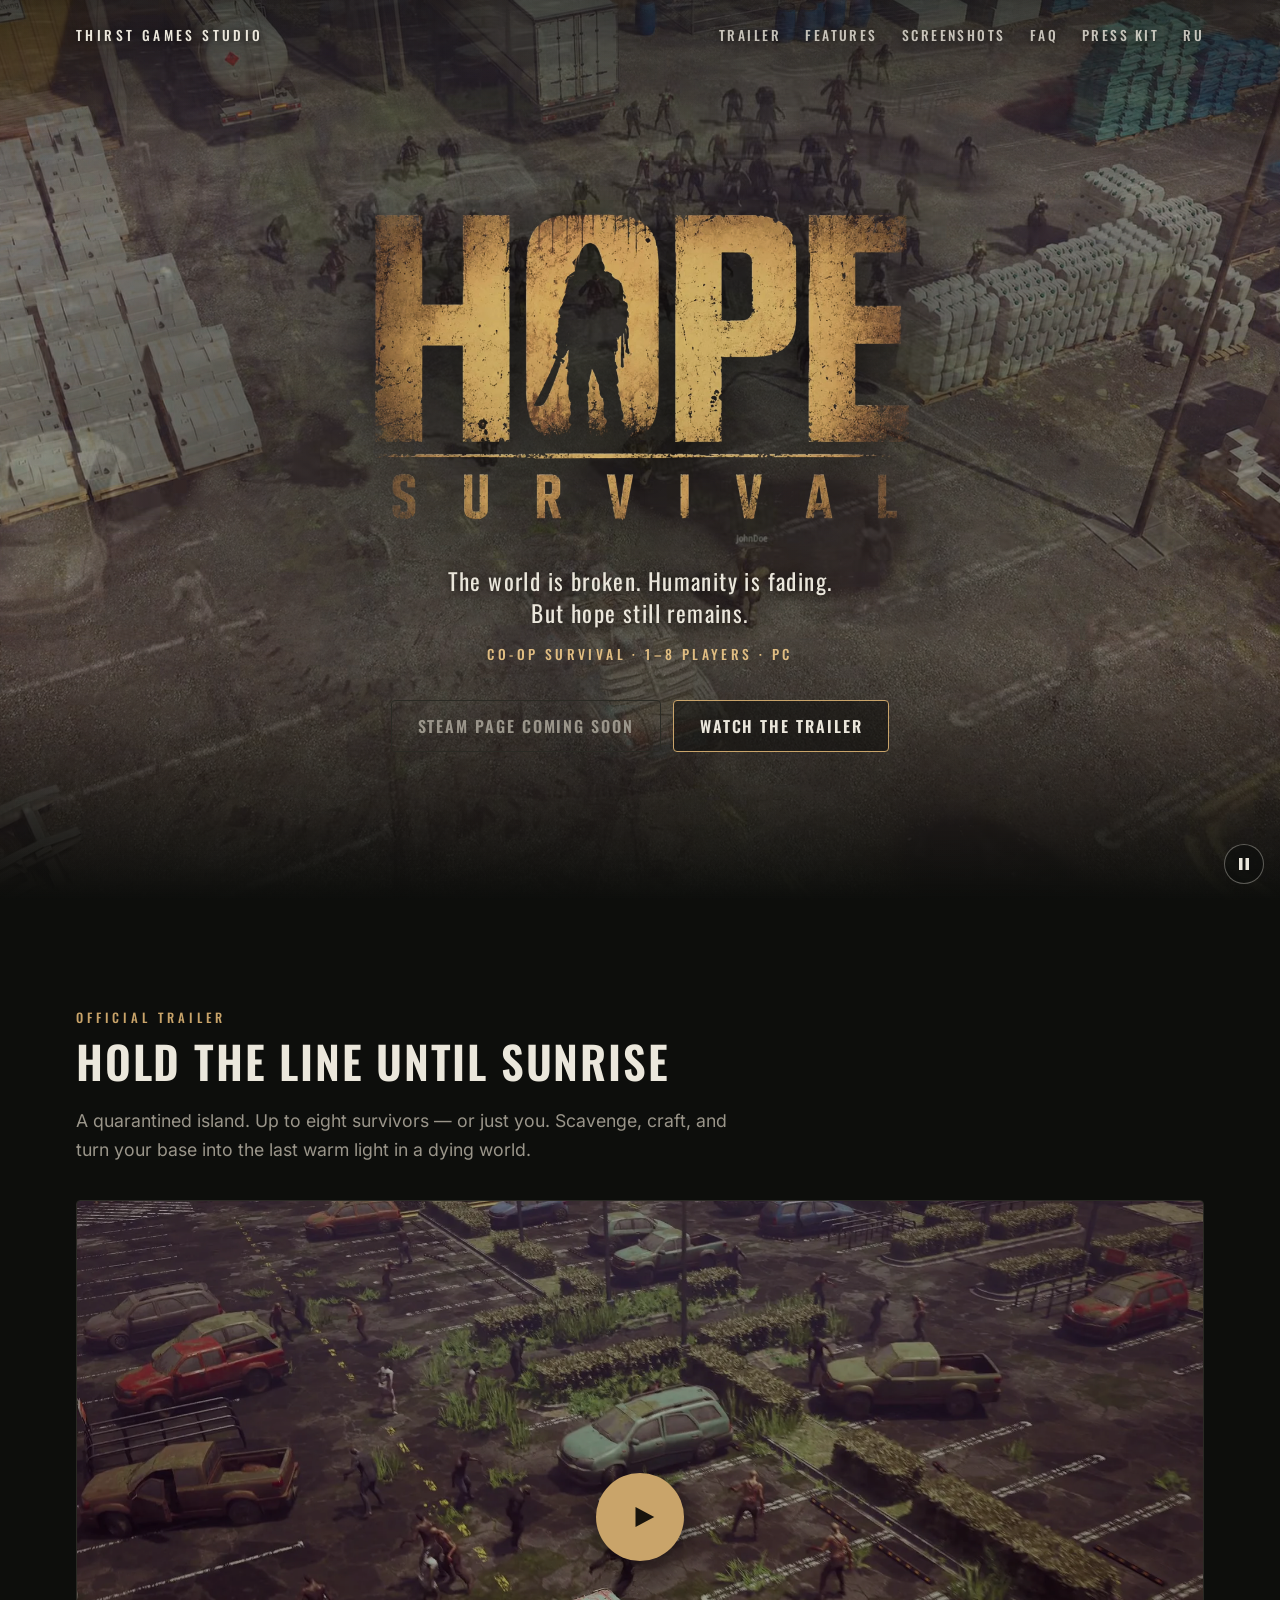
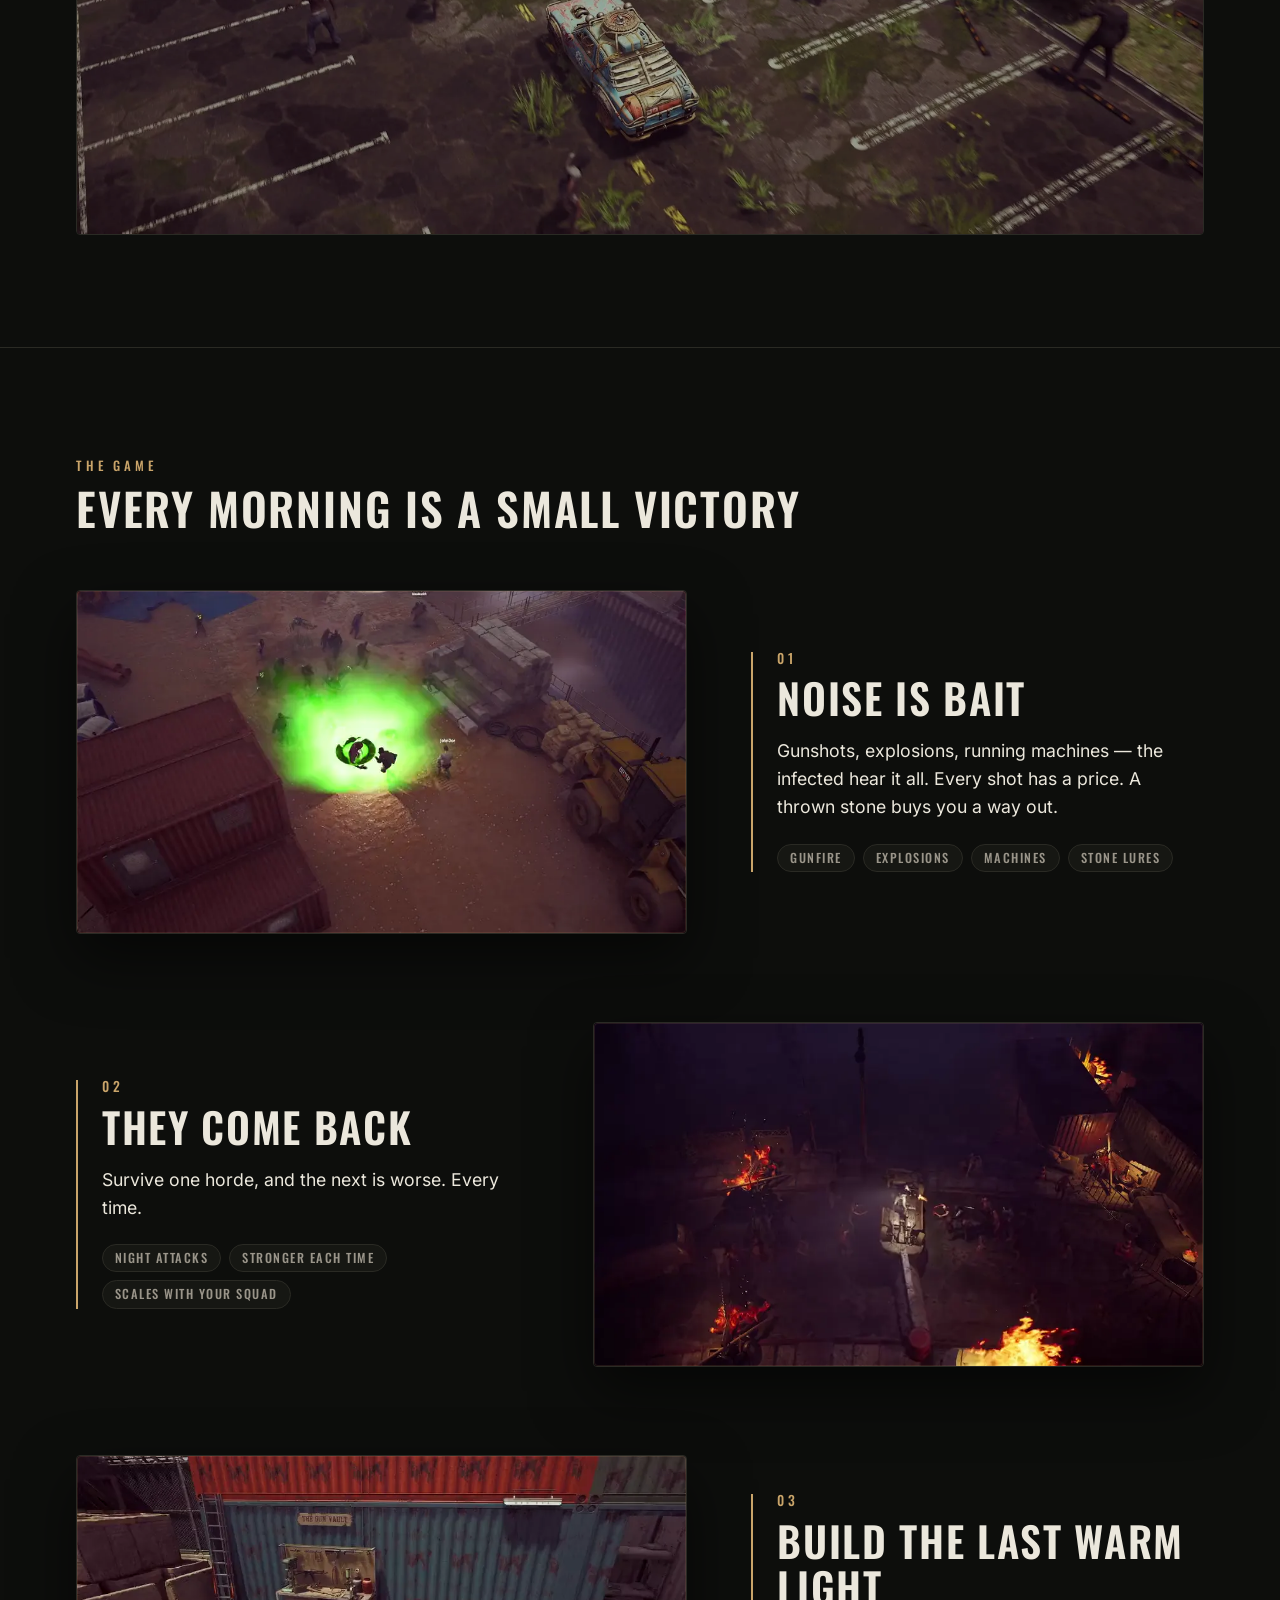
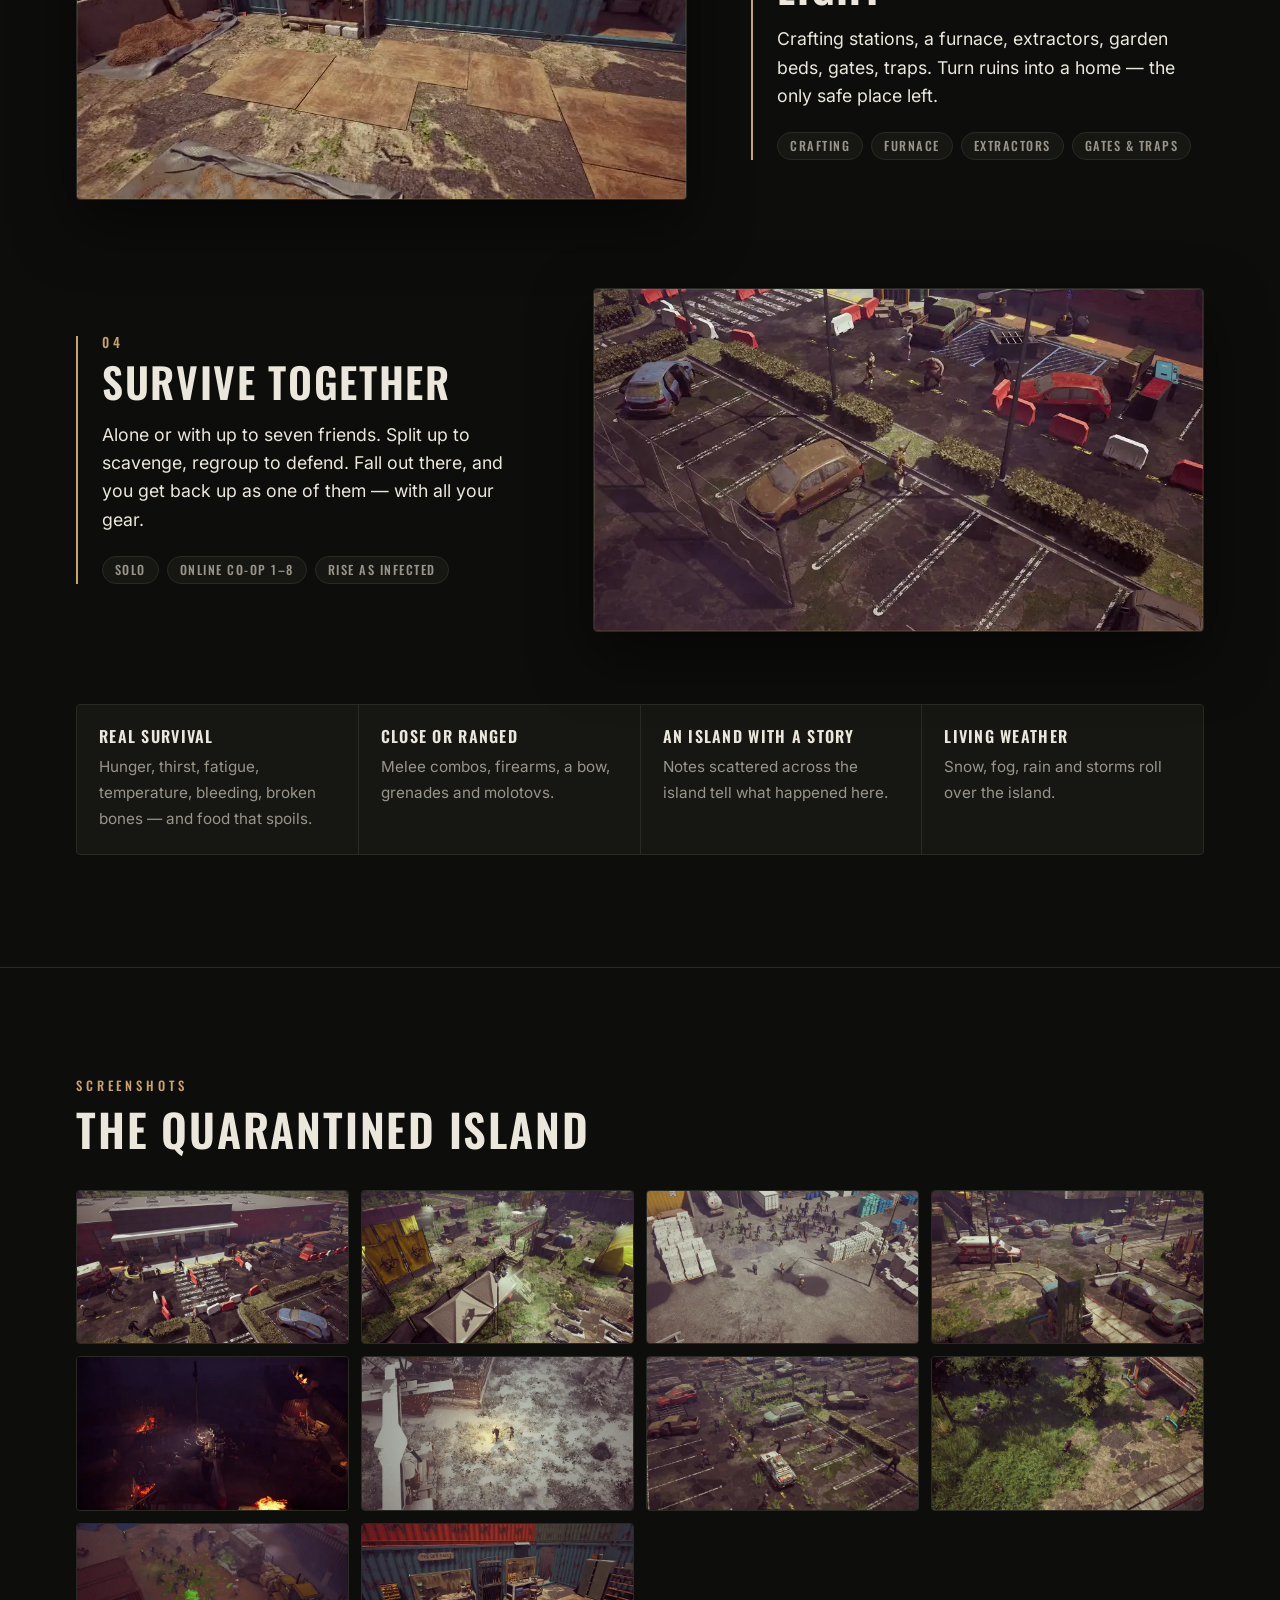
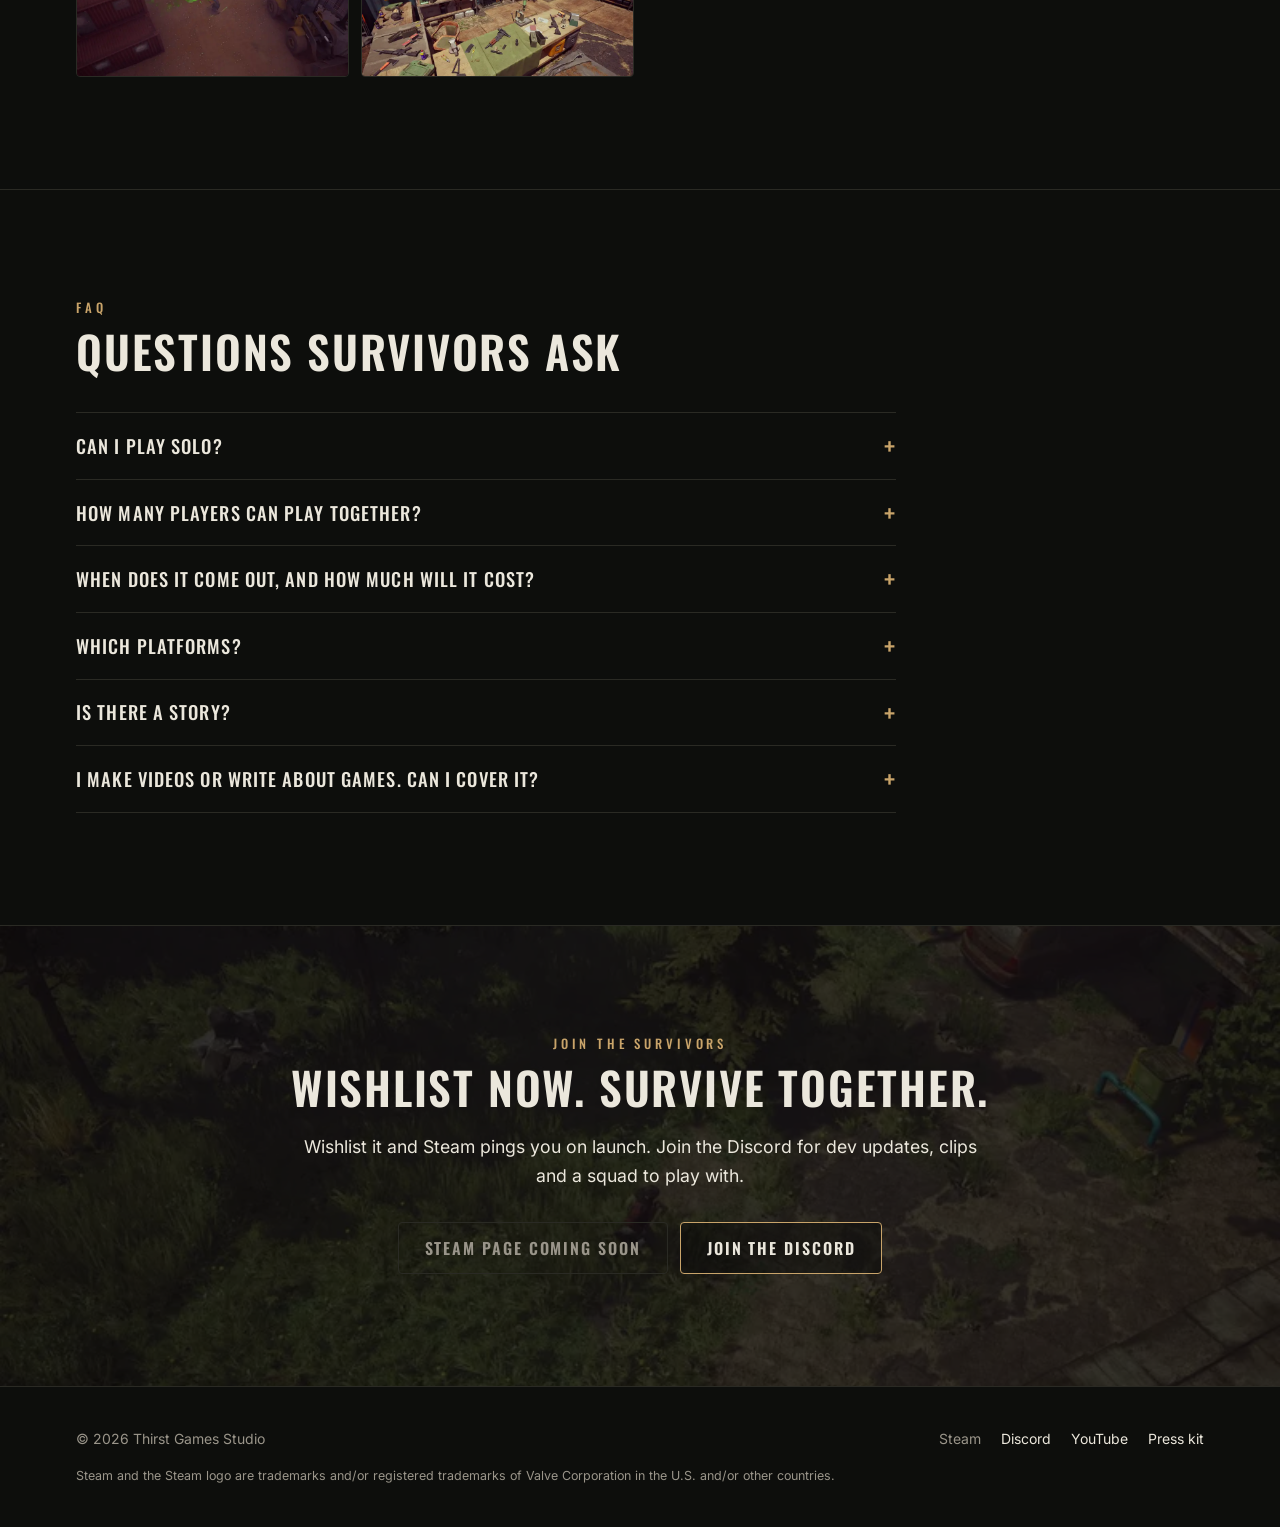
==== index.html @ e097e622 "Блоки фич: одинаковый размер видео, номер, крупный заголовок, метки Видео во всех блоках в широкой к" ====
<!doctype html>
<html lang="en">
<head>
  <meta charset="utf-8">
  <meta name="viewport" content="width=device-width, initial-scale=1">
  <title>HOPE: Survival — Co-op Zombie Survival for 1–8 Players</title>
  <meta name="description" content="Top-down co-op zombie survival for 1–8 players. A quarantined island, a base to hold, and nights when the horde comes. Wishlist HOPE: Survival on Steam.">
  <meta name="theme-color" content="#0d0e0c">

  <!-- Absolute URLs (canonical, social cards, JSON-LD, sitemap.xml, robots.txt) point at the
       GitHub Pages address. Switch them to the custom domain once it is attached. -->
  <link rel="canonical" href="https://vargdevelopment.github.io/HOPESurvivalWebsite/">
  <link rel="alternate" hreflang="en" href="https://vargdevelopment.github.io/HOPESurvivalWebsite/">
  <link rel="alternate" hreflang="ru" href="https://vargdevelopment.github.io/HOPESurvivalWebsite/ru/">
  <link rel="alternate" hreflang="x-default" href="https://vargdevelopment.github.io/HOPESurvivalWebsite/">
  <meta property="og:type" content="website">
  <meta property="og:locale" content="en_US">
  <meta property="og:locale:alternate" content="ru_RU">
  <meta property="og:site_name" content="HOPE: Survival">
  <meta property="og:title" content="HOPE: Survival — Co-op Zombie Survival">
  <meta property="og:description" content="Top-down co-op zombie survival for 1–8 players. The infected hunt by sound. Some nights, the horde comes for your base.">
  <meta property="og:url" content="https://vargdevelopment.github.io/HOPESurvivalWebsite/">
  <meta property="og:image" content="https://vargdevelopment.github.io/HOPESurvivalWebsite/assets/img/og.jpg">
  <meta property="og:image:width" content="1200">
  <meta property="og:image:height" content="630">
  <meta name="twitter:card" content="summary_large_image">
  <meta name="twitter:image" content="https://vargdevelopment.github.io/HOPESurvivalWebsite/assets/img/og.jpg">

  <link rel="icon" type="image/png" href="assets/img/icon.png">
  <link rel="apple-touch-icon" href="assets/img/apple-touch-icon.png">

  <link rel="preload" href="assets/fonts/oswald-latin.woff2" as="font" type="font/woff2" crossorigin>
  <link rel="preload" href="assets/img/logo.webp" as="image">
  <link rel="stylesheet" href="assets/css/style.css?v=202610222140">

  <script type="application/ld+json">
  {
    "@context": "https://schema.org",
    "@type": "VideoGame",
    "name": "HOPE: Survival",
    "url": "https://vargdevelopment.github.io/HOPESurvivalWebsite/",
    "description": "A top-down co-op survival game for 1–8 players. Scavenge a quarantined island, build your base and hold the line against night hordes that follow the noise you make.",
    "image": "https://vargdevelopment.github.io/HOPESurvivalWebsite/assets/img/og.jpg",
    "genre": ["Survival", "Zombie", "Co-op", "Base building"],
    "gamePlatform": "PC",
    "playMode": ["SinglePlayer", "CoOp"],
    "numberOfPlayers": { "@type": "QuantitativeValue", "minValue": 1, "maxValue": 8 },
    "author": { "@type": "Organization", "name": "Thirst Games Studio" },
    "sameAs": ["https://discord.gg/fuRWEf5U7d"]
  }
  </script>
</head>
<body>
  <a class="skip-link" href="#main">Skip to content</a>
  <header class="site-header is-sticky">
    <div class="wrap">
      <a class="studio" href="./">Thirst Games Studio</a>
      <nav class="site-nav" aria-label="Main">
        <a href="#trailer">Trailer</a>
        <a href="#features">Features</a>
        <a href="#screenshots">Screenshots</a>
        <a href="#faq">FAQ</a>
        <a class="nav-keep" href="presskit/">Press kit</a>
        <a class="nav-keep" href="ru/" hreflang="ru" lang="ru" aria-label="Русская версия">RU</a>
      </nav>
      <div class="header-cta">
        <a class="btn btn-primary btn-small" data-link="steam" href="#" target="_blank" rel="noopener">Wishlist</a>
        <a class="btn btn-ghost btn-small" data-link="discord" href="#" target="_blank" rel="noopener">Discord</a>
      </div>
    </div>
  </header>

  <main id="main">
    <section class="hero">
      <video muted loop playsinline preload="none" poster="assets/video/hero.webp" aria-hidden="true">
        <source src="assets/video/hero-mobile-av1.mp4" type='video/mp4; codecs="av01.0.05M.08"' media="(max-width: 760px)">
        <source src="assets/video/hero-mobile.mp4" type="video/mp4" media="(max-width: 760px)">
        <source src="assets/video/hero-av1.mp4" type='video/mp4; codecs="av01.0.08M.08"'>
        <source src="assets/video/hero.mp4" type="video/mp4">
      </video>
      <div class="hero-shade"></div>
      <div class="wrap">
        <h1><img class="hero-logo" src="assets/img/logo.webp" width="900" height="561" alt="HOPE: Survival"></h1>
        <p class="hero-tagline">The world is broken. Humanity is fading. But hope still remains.</p>
        <p class="hero-facts">Co-op survival · 1–8 players · PC</p>
        <div class="actions">
          <a class="btn btn-primary" data-link="steam" data-pending="Steam page coming soon" href="#" target="_blank" rel="noopener">Wishlist on Steam</a>
          <a class="btn btn-ghost" href="#trailer">Watch the trailer</a>
        </div>
      </div>
      <button class="motion-toggle" type="button" data-motion-toggle aria-pressed="false" aria-label="Pause background videos" data-label-pause="Pause background videos" data-label-play="Play background videos">
        <svg class="icon-pause" viewBox="0 0 16 16" aria-hidden="true"><path d="M3 2h3.5v12H3zM9.5 2H13v12H9.5z"/></svg>
        <svg class="icon-play" viewBox="0 0 16 16" aria-hidden="true"><path d="M4 2l10 6-10 6z"/></svg>
      </button>
    </section>

    <section class="section" id="trailer">
      <div class="wrap">
        <p class="eyebrow">Official trailer</p>
        <h2>Hold the line until sunrise</h2>
        <p class="lead">A quarantined island. Up to eight survivors — or just you. Scavenge, craft, and turn your base into the last warm light in a dying world.</p>
        <div class="trailer" data-trailer>
          <img src="assets/img/screens/07-parking-lot.webp" alt="" loading="lazy">
          <button class="play" type="button" aria-label="Play the trailer">
            <span><svg viewBox="0 0 24 24" aria-hidden="true"><path d="M6 4l15 8-15 8z"/></svg></span>
          </button>
        </div>
      </div>
    </section>

    <section class="section" id="features">
      <div class="wrap">
        <p class="eyebrow">The game</p>
        <h2>Every morning is a small victory</h2>

        <div class="features">
          <article class="feature">
            <div class="feature-media">
              <video data-loop muted loop playsinline preload="none" poster="assets/video/feature-noise.webp" width="960" height="540" aria-label="An explosion draws a crowd of infected">
                <source src="assets/video/feature-noise.mp4" type="video/mp4">
              </video>
            </div>
            <div class="feature-body">
              <span class="feature-num">01</span>
              <h3>Noise is bait</h3>
              <p>Gunshots, explosions, running machines — the infected hear it all. Every shot has a price. A thrown stone buys you a way out.</p>
              <ul class="feature-tags"><li>Gunfire</li><li>Explosions</li><li>Machines</li><li>Stone lures</li></ul>
            </div>
          </article>

          <article class="feature">
            <div class="feature-media">
              <video data-loop muted loop playsinline preload="none" poster="assets/video/feature-night.webp" width="960" height="540" aria-label="Survivors holding their base at night among burning fires">
                <source src="assets/video/feature-night.mp4" type="video/mp4">
              </video>
            </div>
            <div class="feature-body">
              <span class="feature-num">02</span>
              <h3>They come back</h3>
              <p>Survive one horde, and the next is worse. Every time.</p>
              <ul class="feature-tags"><li>Night attacks</li><li>Stronger each time</li><li>Scales with your squad</li></ul>
            </div>
          </article>

          <article class="feature">
            <div class="feature-media">
              <video data-loop muted loop playsinline preload="none" poster="assets/video/feature-base.webp" width="960" height="540" aria-label="A workshop being built at the base">
                <source src="assets/video/feature-base.mp4" type="video/mp4">
              </video>
            </div>
            <div class="feature-body">
              <span class="feature-num">03</span>
              <h3>Build the last warm light</h3>
              <p>Crafting stations, a furnace, extractors, garden beds, gates, traps. Turn ruins into a home — the only safe place left.</p>
              <ul class="feature-tags"><li>Crafting</li><li>Furnace</li><li>Extractors</li><li>Gates &amp; traps</li></ul>
            </div>
          </article>

          <article class="feature">
            <div class="feature-media">
              <video data-loop muted loop playsinline preload="none" poster="assets/video/feature-coop.webp" width="960" height="540" aria-label="Survivors fighting their way across a parking lot">
                <source src="assets/video/feature-coop.mp4" type="video/mp4">
              </video>
            </div>
            <div class="feature-body">
              <span class="feature-num">04</span>
              <h3>Survive together</h3>
              <p>Alone or with up to seven friends. Split up to scavenge, regroup to defend. Fall out there, and you get back up as one of them — with all your gear.</p>
              <ul class="feature-tags"><li>Solo</li><li>Online co-op 1–8</li><li>Rise as infected</li></ul>
            </div>
          </article>
        </div>

        <ul class="more-features">
          <li><strong>Real survival</strong><span>Hunger, thirst, fatigue, temperature, bleeding, broken bones — and food that spoils.</span></li>
          <li><strong>Close or ranged</strong><span>Melee combos, firearms, a bow, grenades and molotovs.</span></li>
          <li><strong>An island with a story</strong><span>Notes scattered across the island tell what happened here.</span></li>
          <li><strong>Living weather</strong><span>Snow, fog, rain and storms roll over the island.</span></li>
        </ul>
      </div>
    </section>

    <section class="section" id="screenshots">
      <div class="wrap">
        <p class="eyebrow">Screenshots</p>
        <h2>The quarantined island</h2>
        <div class="gallery">
          <a href="assets/img/screens/01-compound.webp" data-shot><img src="assets/img/screens/01-compound-thumb.webp" width="800" height="450" alt="Infected swarming a barricaded compound" loading="lazy"></a>
          <a href="assets/img/screens/02-base.webp" data-shot><img src="assets/img/screens/02-base-thumb.webp" width="800" height="450" alt="A fortified survivor camp" loading="lazy"></a>
          <a href="assets/img/screens/06-horde.webp" data-shot><img src="assets/img/screens/06-horde-thumb.webp" width="800" height="450" alt="A horde in a warehouse yard" loading="lazy"></a>
          <a href="assets/img/screens/04-street.webp" data-shot><img src="assets/img/screens/04-street-thumb.webp" width="800" height="450" alt="An abandoned street with an ambulance" loading="lazy"></a>
          <a href="assets/img/screens/03-night-fires.webp" data-shot><img src="assets/img/screens/03-night-fires-thumb.webp" width="800" height="450" alt="Night defense among fires" loading="lazy"></a>
          <a href="assets/img/screens/08-snow.webp" data-shot><img src="assets/img/screens/08-snow-thumb.webp" width="800" height="450" alt="A fight in the snow" loading="lazy"></a>
          <a href="assets/img/screens/07-parking-lot.webp" data-shot><img src="assets/img/screens/07-parking-lot-thumb.webp" width="800" height="450" alt="An overgrown parking lot full of infected" loading="lazy"></a>
          <a href="assets/img/screens/09-forest.webp" data-shot><img src="assets/img/screens/09-forest-thumb.webp" width="800" height="450" alt="Scavenging at the edge of the forest" loading="lazy"></a>
          <a href="assets/img/screens/05-toxic-cloud.webp" data-shot><img src="assets/img/screens/05-toxic-cloud-thumb.webp" width="800" height="450" alt="A toxic cloud bursting in a crowd of infected" loading="lazy"></a>
          <a href="assets/img/screens/10-gun-vault.webp" data-shot><img src="assets/img/screens/10-gun-vault-thumb.webp" width="800" height="450" alt="A workshop with weapons on the benches" loading="lazy"></a>
        </div>
      </div>
    </section>

    <section class="section" id="faq">
      <div class="wrap">
        <p class="eyebrow">FAQ</p>
        <h2>Questions survivors ask</h2>
        <div class="faq">
          <details>
            <summary>Can I play solo?</summary>
            <p>Yes. The hordes scale to your group — even a group of one.</p>
          </details>
          <details>
            <summary>How many players can play together?</summary>
            <p>Up to 8 players in online co-op.</p>
          </details>
          <details>
            <summary>When does it come out, and how much will it cost?</summary>
            <p>Not announced yet. Wishlist on Steam and join the Discord — you'll hear first.</p>
          </details>
          <details>
            <summary>Which platforms?</summary>
            <p>PC, on Steam.</p>
          </details>
          <details>
            <summary>Is there a story?</summary>
            <p>Yes — told through notes you find across the island.</p>
          </details>
          <details>
            <summary>I make videos or write about games. Can I cover it?</summary>
            <p>Please do. Screenshots, GIFs, the logo and the trailer are in the <a href="presskit/">press kit</a>.</p>
          </details>
        </div>
      </div>
    </section>

    <section class="section cta">
      <img class="cta-bg" src="assets/img/screens/09-forest-thumb.webp" alt="" loading="lazy">
      <div class="wrap">
        <p class="eyebrow">Join the survivors</p>
        <h2>Wishlist now. Survive together.</h2>
        <p class="lead">Wishlist it and Steam pings you on launch. Join the Discord for dev updates, clips and a squad to play with.</p>
        <div class="actions">
          <a class="btn btn-primary" data-link="steam" data-pending="Steam page coming soon" href="#" target="_blank" rel="noopener">Wishlist on Steam</a>
          <a class="btn btn-ghost" data-link="discord" data-pending="Discord coming soon" href="#" target="_blank" rel="noopener">Join the Discord</a>
        </div>
      </div>
    </section>
  </main>

  <footer class="site-footer">
    <div class="wrap">
      <span>© <span data-year>2026</span> Thirst Games Studio</span>
      <nav aria-label="Footer">
        <a data-link="steam" href="#" target="_blank" rel="noopener">Steam</a>
        <a data-link="discord" href="#" target="_blank" rel="noopener">Discord</a>
        <a data-link="trailer" href="#" target="_blank" rel="noopener">YouTube</a>
        <a href="presskit/">Press kit</a>
      </nav>
      <p class="legal">Steam and the Steam logo are trademarks and/or registered trademarks of Valve Corporation in the U.S. and/or other countries.</p>
    </div>
  </footer>

  <dialog class="lightbox" id="lightbox" aria-label="Screenshot viewer">
    <img src="" alt="">
    <button type="button" data-close aria-label="Close">✕</button>
    <button type="button" data-prev aria-label="Previous screenshot">‹</button>
    <button type="button" data-next aria-label="Next screenshot">›</button>
  </dialog>

  <script src="assets/js/site.js?v=202610222140"></script>
</body>
</html>
---- assets/css/style.css ----
/* Latin and Cyrillic subsets; the browser fetches only the ones a page actually uses. */
@font-face {
  font-family: "Oswald";
  font-style: normal;
  font-weight: 400 600;
  font-display: swap;
  src: url("../fonts/oswald-latin.woff2") format("woff2");
  unicode-range: U+0000-00FF, U+0131, U+0152-0153, U+02BB-02BC, U+02C6, U+02DA, U+02DC, U+0304, U+0308, U+0329, U+2000-206F, U+20AC, U+2122, U+2191, U+2193, U+2212, U+2215, U+FEFF, U+FFFD;
}

@font-face {
  font-family: "Oswald";
  font-style: normal;
  font-weight: 400 600;
  font-display: swap;
  src: url("../fonts/oswald-cyrillic.woff2") format("woff2");
  unicode-range: U+0301, U+0400-045F, U+0490-0491, U+04B0-04B1, U+2116;
}

@font-face {
  font-family: "Inter";
  font-style: normal;
  font-weight: 400 500;
  font-display: swap;
  src: url("../fonts/inter-latin.woff2") format("woff2");
  unicode-range: U+0000-00FF, U+0131, U+0152-0153, U+02BB-02BC, U+02C6, U+02DA, U+02DC, U+0304, U+0308, U+0329, U+2000-206F, U+20AC, U+2122, U+2191, U+2193, U+2212, U+2215, U+FEFF, U+FFFD;
}

@font-face {
  font-family: "Inter";
  font-style: normal;
  font-weight: 400 500;
  font-display: swap;
  src: url("../fonts/inter-cyrillic.woff2") format("woff2");
  unicode-range: U+0301, U+0400-045F, U+0490-0491, U+04B0-04B1, U+2116;
}

:root {
  --bg: #0d0e0c;
  --bg-raised: #161713;
  --line: #2a2a24;
  --fg: #ebe7dc;
  --muted: #9a958a;
  --gold: #c9a46a;
  --gold-bright: #e0bd82;
  --on-gold: #17130c;
  --radius: 4px;
  --wrap: 1160px;
  --font-head: "Oswald", "Arial Narrow", sans-serif;
  --font-body: "Inter", system-ui, -apple-system, "Segoe UI", sans-serif;
}

* { box-sizing: border-box; }

html { scroll-behavior: smooth; }
@media (prefers-reduced-motion: reduce) { html { scroll-behavior: auto; } }

body {
  margin: 0;
  background: var(--bg);
  color: var(--fg);
  font: 400 1rem/1.65 var(--font-body);
  -webkit-font-smoothing: antialiased;
}

img, video { display: block; max-width: 100%; height: auto; }
a { color: var(--gold-bright); }
a:hover { color: var(--fg); }

:focus-visible { outline: 2px solid var(--gold-bright); outline-offset: 3px; }

.skip-link {
  position: absolute;
  top: 8px;
  left: 8px;
  z-index: 100;
  padding: 10px 16px;
  border-radius: var(--radius);
  background: var(--gold);
  color: var(--on-gold);
  font-weight: 500;
  text-decoration: none;
  transform: translateY(-200%);
}

.skip-link:focus { transform: none; }

h1, h2, h3 {
  margin: 0;
  font-family: var(--font-head);
  font-weight: 600;
  line-height: 1.1;
  letter-spacing: 0.04em;
  text-transform: uppercase;
}

h2 { font-size: clamp(1.9rem, 4.5vw, 2.8rem); }
h3 { font-size: 1.25rem; }

.wrap {
  width: 100%;
  max-width: var(--wrap);
  margin: 0 auto;
  padding: 0 16px;
}

.section { padding: clamp(64px, 10vw, 112px) 0; }
.section + .section { border-top: 1px solid var(--line); }

.eyebrow {
  margin: 0 0 12px;
  color: var(--gold);
  font: 500 0.8rem/1 var(--font-head);
  letter-spacing: 0.3em;
  text-transform: uppercase;
}

.lead {
  max-width: 62ch;
  margin: 20px 0 0;
  color: var(--muted);
  font-size: 1.1rem;
}

/* Buttons */

.btn {
  display: inline-flex;
  align-items: center;
  justify-content: center;
  gap: 10px;
  min-height: 52px;
  padding: 0 26px;
  border: 1px solid var(--gold);
  border-radius: var(--radius);
  font: 600 1rem/1 var(--font-head);
  letter-spacing: 0.12em;
  text-transform: uppercase;
  text-decoration: none;
  transition: background-color 0.15s, color 0.15s, border-color 0.15s;
}

.btn svg { width: 22px; height: 22px; flex: none; fill: currentColor; }

.btn-primary { background: var(--gold); color: var(--on-gold); }
.btn-primary:hover { background: var(--gold-bright); border-color: var(--gold-bright); color: var(--on-gold); }

.btn-ghost { background: rgba(13, 14, 12, 0.55); color: var(--fg); }
.btn-ghost:hover { background: var(--fg); border-color: var(--fg); color: var(--bg); }

.btn.is-pending,
.btn.is-pending:hover {
  background: transparent;
  border-color: var(--line);
  color: var(--muted);
  cursor: default;
}

.actions { display: flex; flex-wrap: wrap; gap: 12px; }

.btn-small { min-height: 38px; padding: 0 16px; font-size: 0.8rem; }

/* Header */

.site-header {
  position: absolute;
  inset: 0 0 auto;
  z-index: 10;
  transition: background-color 0.25s, border-color 0.25s;
  border-bottom: 1px solid transparent;
}

.site-header.is-sticky { position: fixed; }

.site-header.is-stuck {
  background: rgba(13, 14, 12, 0.88);
  border-bottom-color: var(--line);
  -webkit-backdrop-filter: blur(10px);
  backdrop-filter: blur(10px);
}

.site-header .wrap {
  display: flex;
  align-items: center;
  justify-content: space-between;
  gap: 16px;
  height: 72px;
}

.header-cta { display: none; gap: 8px; }
.site-header.is-stuck .header-cta { display: flex; }
.header-cta .is-pending { display: none; }

@media (max-width: 640px) {
  .site-header.is-stuck .site-nav { display: none; }
}

@media (max-width: 480px) {
  .site-header.is-stuck .studio { display: none; }
  .site-header.is-stuck .header-cta { margin-left: auto; }
}

.site-header .studio {
  color: var(--fg);
  font: 500 0.85rem/1 var(--font-head);
  letter-spacing: 0.25em;
  text-transform: uppercase;
  text-decoration: none;
}

.site-header .studio,
.site-nav a { text-shadow: 0 1px 8px rgba(0, 0, 0, 0.8); }

.site-nav { display: flex; gap: 24px; }
.site-nav a {
  color: var(--fg);
  font: 500 0.85rem/1 var(--font-head);
  letter-spacing: 0.18em;
  text-transform: uppercase;
  text-decoration: none;
  opacity: 0.8;
}
.site-nav a:hover { opacity: 1; color: var(--gold-bright); }

@media (max-width: 640px) {
  .site-nav a:not(.nav-keep) { display: none; }
}

/* Hero */

.hero {
  position: relative;
  display: grid;
  place-items: center;
  min-height: min(100svh, 980px);
  padding: 112px 0 72px;
  overflow: hidden;
  text-align: center;
}

.hero video,
.hero .hero-shade {
  position: absolute;
  inset: 0;
  width: 100%;
  height: 100%;
}

.hero video { object-fit: cover; }

.hero .hero-shade {
  background:
    radial-gradient(ellipse 55% 50% at center, rgba(13, 14, 12, 0.7) 0%, rgba(13, 14, 12, 0.25) 100%),
    linear-gradient(to bottom, rgba(13, 14, 12, 0.55) 0%, transparent 22%, transparent 72%, var(--bg) 100%);
}

.hero .wrap { position: relative; }

.hero-logo {
  width: min(560px, 82vw);
  height: auto;
  margin: 0 auto;
  filter: drop-shadow(0 6px 30px rgba(0, 0, 0, 0.7));
}

.hero-tagline {
  max-width: 34ch;
  margin: 28px auto 0;
  font: 400 clamp(1.1rem, 2.6vw, 1.45rem)/1.4 var(--font-head);
  letter-spacing: 0.06em;
  text-shadow: 0 2px 12px rgba(0, 0, 0, 0.8);
}

.hero-facts {
  margin: 14px 0 0;
  color: var(--gold-bright);
  font: 500 0.85rem/1.5 var(--font-head);
  letter-spacing: 0.25em;
  text-transform: uppercase;
}

.hero .actions { justify-content: center; margin-top: 36px; }

.motion-toggle {
  position: absolute;
  right: 16px;
  bottom: 16px;
  z-index: 1;
  display: grid;
  place-items: center;
  width: 40px;
  height: 40px;
  border: 1px solid rgba(235, 231, 220, 0.35);
  border-radius: 50%;
  background: rgba(13, 14, 12, 0.6);
  color: var(--fg);
  cursor: pointer;
}

.motion-toggle:hover { border-color: var(--gold); color: var(--gold-bright); }
.motion-toggle svg { width: 16px; height: 16px; fill: currentColor; }
.motion-toggle .icon-play,
.motion-toggle.is-paused .icon-pause { display: none; }
.motion-toggle.is-paused .icon-play { display: block; }

/* Trailer */

.trailer {
  position: relative;
  aspect-ratio: 16 / 9;
  margin-top: 36px;
  border: 1px solid var(--line);
  border-radius: var(--radius);
  overflow: hidden;
  background: #000;
  cursor: pointer;
}

.trailer img { width: 100%; height: 100%; object-fit: cover; opacity: 0.75; transition: opacity 0.2s; }
.trailer:hover img { opacity: 0.9; }

.trailer .play {
  position: absolute;
  inset: 0;
  display: grid;
  place-items: center;
  width: 100%;
  border: 0;
  background: none;
  cursor: pointer;
}

.trailer .play span {
  display: grid;
  place-items: center;
  width: 88px;
  height: 88px;
  border-radius: 50%;
  background: var(--gold);
  box-shadow: 0 8px 40px rgba(0, 0, 0, 0.6);
  transition: transform 0.15s;
}

.trailer:hover .play span { transform: scale(1.06); }
.trailer .play svg { width: 30px; height: 30px; margin-left: 5px; fill: var(--on-gold); }

.trailer iframe { position: absolute; inset: 0; width: 100%; height: 100%; border: 0; }
.trailer.is-playing { cursor: default; }

/* Features */

.features {
  display: grid;
  gap: clamp(48px, 8vw, 88px);
  margin-top: 56px;
}

/* Media always takes the wide column; even rows mirror the columns so the video keeps its size. */
.feature {
  display: grid;
  grid-template-columns: minmax(0, 1.35fr) minmax(0, 1fr);
  align-items: center;
  gap: clamp(28px, 5vw, 64px);
}

.feature:nth-child(even) { grid-template-columns: minmax(0, 1fr) minmax(0, 1.35fr); }
.feature:nth-child(even) .feature-media { order: 2; }

.feature-media {
  position: relative;
  border: 1px solid var(--line);
  border-radius: var(--radius);
  overflow: hidden;
  box-shadow: 0 24px 60px rgba(0, 0, 0, 0.55);
}

.feature-media::after {
  content: "";
  position: absolute;
  inset: 0;
  border-radius: inherit;
  box-shadow: inset 0 0 0 1px rgba(201, 164, 106, 0.12);
  pointer-events: none;
}

.feature-media img,
.feature-media video { width: 100%; aspect-ratio: 16 / 9; object-fit: cover; background: var(--bg-raised); }

.feature-body { position: relative; padding-left: 24px; border-left: 2px solid var(--gold); }

.feature-num {
  display: block;
  margin-bottom: 10px;
  color: var(--gold);
  font: 500 0.85rem/1 var(--font-head);
  letter-spacing: 0.3em;
}

.feature h3 { font-size: clamp(1.8rem, 3.6vw, 2.6rem); }
.feature p { margin: 16px 0 0; color: var(--fg); font-size: 1.1rem; line-height: 1.6; }

.feature-tags {
  display: flex;
  flex-wrap: wrap;
  gap: 8px;
  margin: 22px 0 0;
  padding: 0;
  list-style: none;
}

.feature-tags li {
  padding: 7px 12px;
  border: 1px solid var(--line);
  border-radius: 999px;
  background: var(--bg-raised);
  color: var(--muted);
  font: 500 0.78rem/1 var(--font-head);
  letter-spacing: 0.12em;
  text-transform: uppercase;
}

@media (max-width: 760px) {
  .feature,
  .feature:nth-child(even) { grid-template-columns: minmax(0, 1fr); }
  .feature:nth-child(even) .feature-media { order: 0; }
  .feature-body { padding-left: 18px; }
}

.more-features {
  display: grid;
  grid-template-columns: repeat(auto-fit, minmax(240px, 1fr));
  gap: 1px;
  margin: 72px 0 0;
  padding: 0;
  border: 1px solid var(--line);
  border-radius: var(--radius);
  overflow: hidden;
  background: var(--line);
  list-style: none;
}

.more-features li { padding: 22px; background: var(--bg-raised); }
.more-features strong {
  display: block;
  margin-bottom: 6px;
  font: 600 1rem/1.2 var(--font-head);
  letter-spacing: 0.08em;
  text-transform: uppercase;
}
.more-features span { color: var(--muted); font-size: 0.95rem; }

/* Gallery */

.gallery {
  display: grid;
  grid-template-columns: repeat(auto-fill, minmax(260px, 1fr));
  gap: 12px;
  margin-top: 36px;
}

.gallery a {
  display: block;
  border: 1px solid var(--line);
  border-radius: var(--radius);
  overflow: hidden;
}

.gallery img {
  width: 100%;
  aspect-ratio: 16 / 9;
  object-fit: cover;
  transition: transform 0.25s, opacity 0.25s;
}

.gallery a:hover img { transform: scale(1.04); }

.lightbox {
  width: 100vw;
  max-width: none;
  height: 100vh;
  max-height: none;
  margin: 0;
  padding: 0;
  border: 0;
  background: rgba(5, 5, 4, 0.94);
}

.lightbox::backdrop { background: rgba(0, 0, 0, 0.6); }

.lightbox[open] { display: grid; place-items: center; }
.lightbox img { max-width: calc(100vw - 32px); max-height: calc(100vh - 120px); }

.lightbox button {
  position: absolute;
  display: grid;
  place-items: center;
  width: 48px;
  height: 48px;
  border: 1px solid var(--line);
  border-radius: 50%;
  background: rgba(13, 14, 12, 0.8);
  color: var(--fg);
  font-size: 1.4rem;
  cursor: pointer;
}

.lightbox button:hover { border-color: var(--gold); color: var(--gold-bright); }
.lightbox [data-close] { top: 16px; right: 16px; }
.lightbox [data-prev] { left: 16px; top: 50%; transform: translateY(-50%); }
.lightbox [data-next] { right: 16px; top: 50%; transform: translateY(-50%); }

@media (max-width: 640px) {
  .lightbox [data-prev], .lightbox [data-next] { top: auto; bottom: 16px; transform: none; }
}

/* FAQ */

.faq {
  max-width: 820px;
  margin-top: 36px;
  border-top: 1px solid var(--line);
}

.faq details { border-bottom: 1px solid var(--line); }

.faq summary {
  display: flex;
  align-items: center;
  justify-content: space-between;
  gap: 16px;
  padding: 20px 0;
  font: 500 1.15rem/1.3 var(--font-head);
  letter-spacing: 0.06em;
  text-transform: uppercase;
  list-style: none;
  cursor: pointer;
}

.faq summary::-webkit-details-marker { display: none; }

.faq summary::after {
  content: "+";
  flex: none;
  color: var(--gold);
  font-size: 1.6rem;
  line-height: 1;
  transition: transform 0.2s;
}

.faq details[open] summary::after { transform: rotate(45deg); }
.faq summary:hover { color: var(--gold-bright); }
.faq details p { margin: 0 0 20px; max-width: 65ch; color: var(--muted); }

/* Community CTA */

.cta {
  position: relative;
  overflow: hidden;
  text-align: center;
}

.cta-bg {
  position: absolute;
  inset: 0;
  width: 100%;
  height: 100%;
  object-fit: cover;
  opacity: 0.22;
}

.cta .wrap { position: relative; }
.cta .lead { margin-left: auto; margin-right: auto; color: var(--fg); }
.cta .actions { justify-content: center; margin-top: 32px; }

/* Footer */

.site-footer {
  padding: 40px 0;
  border-top: 1px solid var(--line);
  color: var(--muted);
  font-size: 0.875rem;
}

.site-footer .wrap {
  display: flex;
  flex-wrap: wrap;
  justify-content: space-between;
  gap: 16px 32px;
}

.site-footer nav { display: flex; flex-wrap: wrap; gap: 20px; }
.site-footer nav a { color: var(--fg); text-decoration: none; }
.site-footer nav a:hover { color: var(--gold-bright); }
.site-footer a.is-pending { color: var(--muted); }
.site-footer .legal { flex-basis: 100%; margin: 0; font-size: 0.78rem; }

/* Press kit */

.press-head { padding: 112px 0 48px; border-bottom: 1px solid var(--line); }
.press-head .press-logo { width: min(320px, 70vw); height: auto; margin-bottom: 28px; }
.press-head h1 { font-size: clamp(2.2rem, 6vw, 3.6rem); }

.press-layout {
  display: grid;
  grid-template-columns: 300px 1fr;
  align-items: start;
  gap: clamp(32px, 6vw, 72px);
}

@media (max-width: 860px) { .press-layout { grid-template-columns: 1fr; } }

.factsheet {
  position: sticky;
  top: 24px;
  margin: 0;
  padding: 24px;
  border: 1px solid var(--line);
  border-radius: var(--radius);
  background: var(--bg-raised);
}

@media (max-width: 860px) { .factsheet { position: static; } }

.factsheet dt {
  margin-top: 16px;
  color: var(--gold);
  font: 500 0.75rem/1 var(--font-head);
  letter-spacing: 0.22em;
  text-transform: uppercase;
}

.factsheet dt:first-child { margin-top: 0; }
.factsheet dd { margin: 6px 0 0; overflow-wrap: anywhere; }

.press-body > section + section { margin-top: 56px; }
.press-body h2 { font-size: clamp(1.5rem, 3.5vw, 2rem); margin-bottom: 16px; }
.press-body p { margin: 0 0 14px; }
.press-body ul { margin: 0; padding-left: 20px; }
.press-body li + li { margin-top: 8px; }

.downloads { display: flex; flex-wrap: wrap; gap: 12px; margin-top: 20px; }

.press-note {
  padding: 18px 20px;
  border-left: 3px solid var(--gold);
  background: var(--bg-raised);
  color: var(--muted);
}
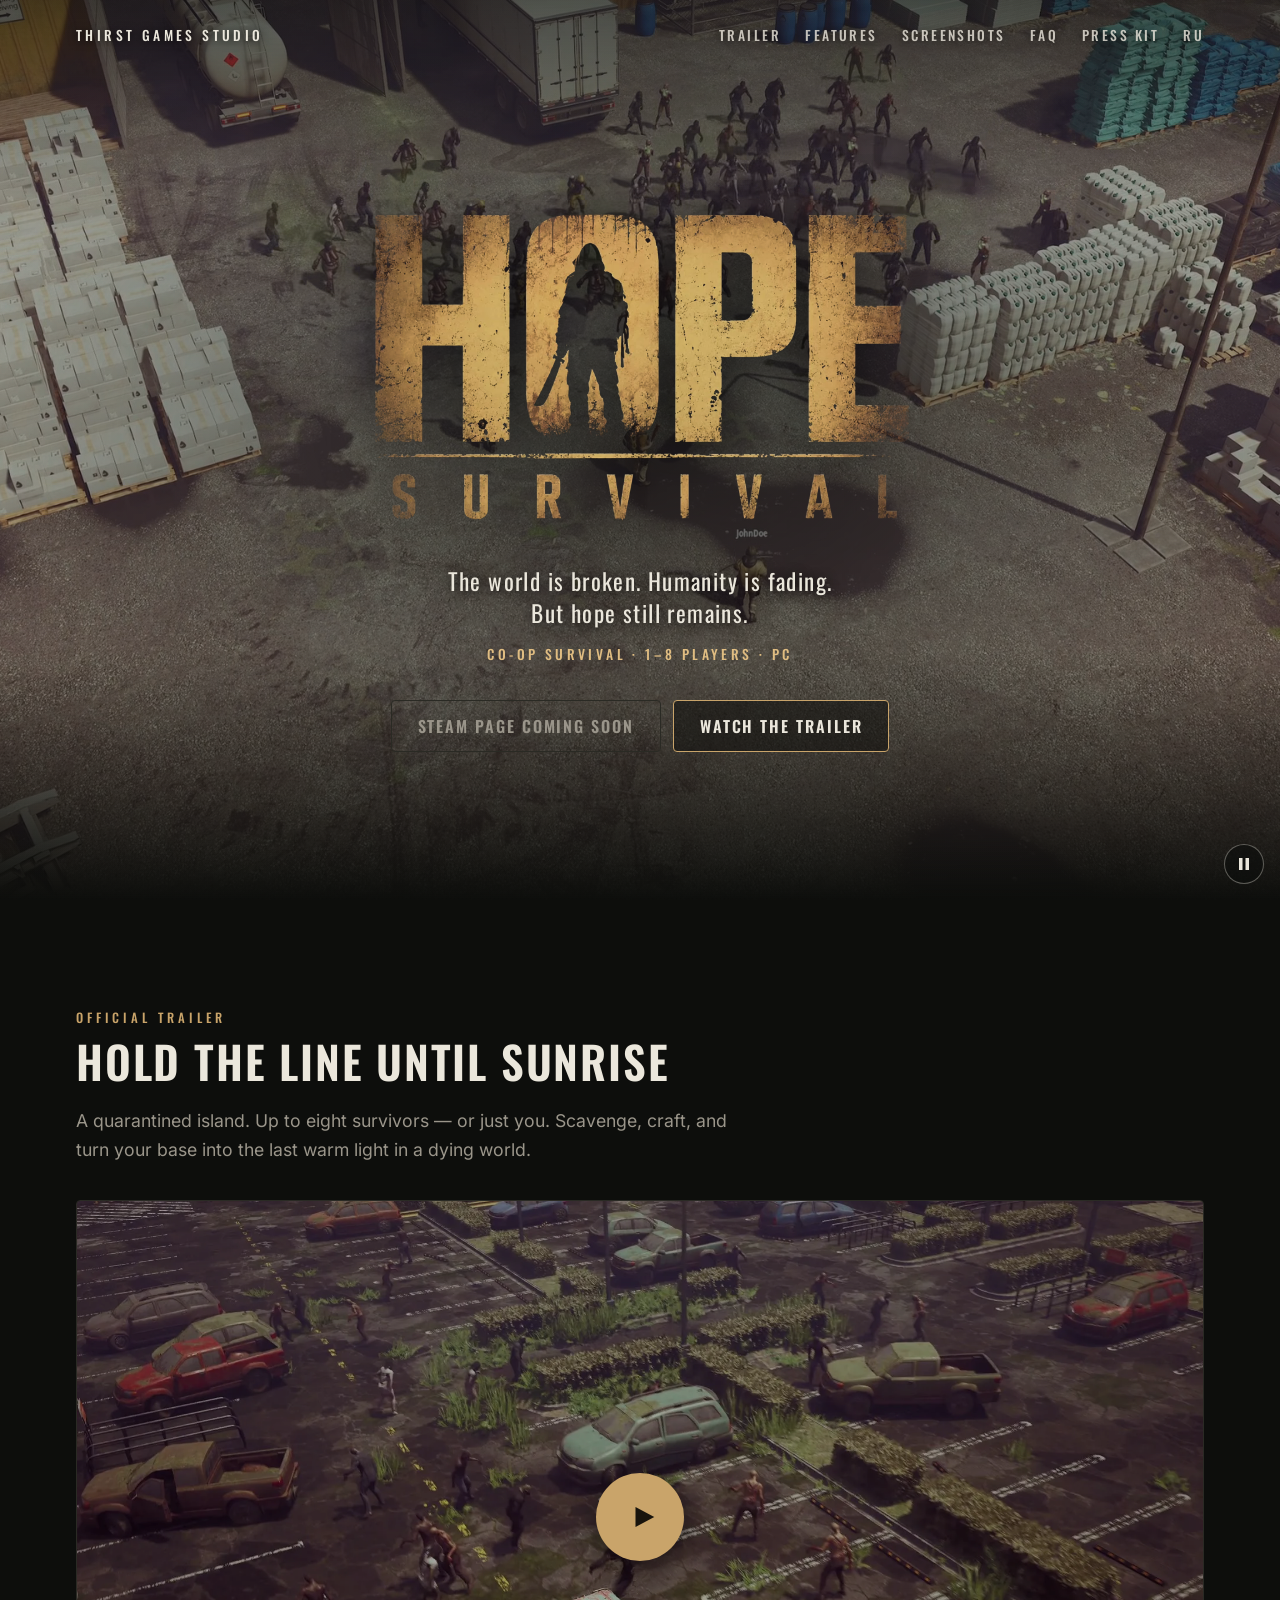
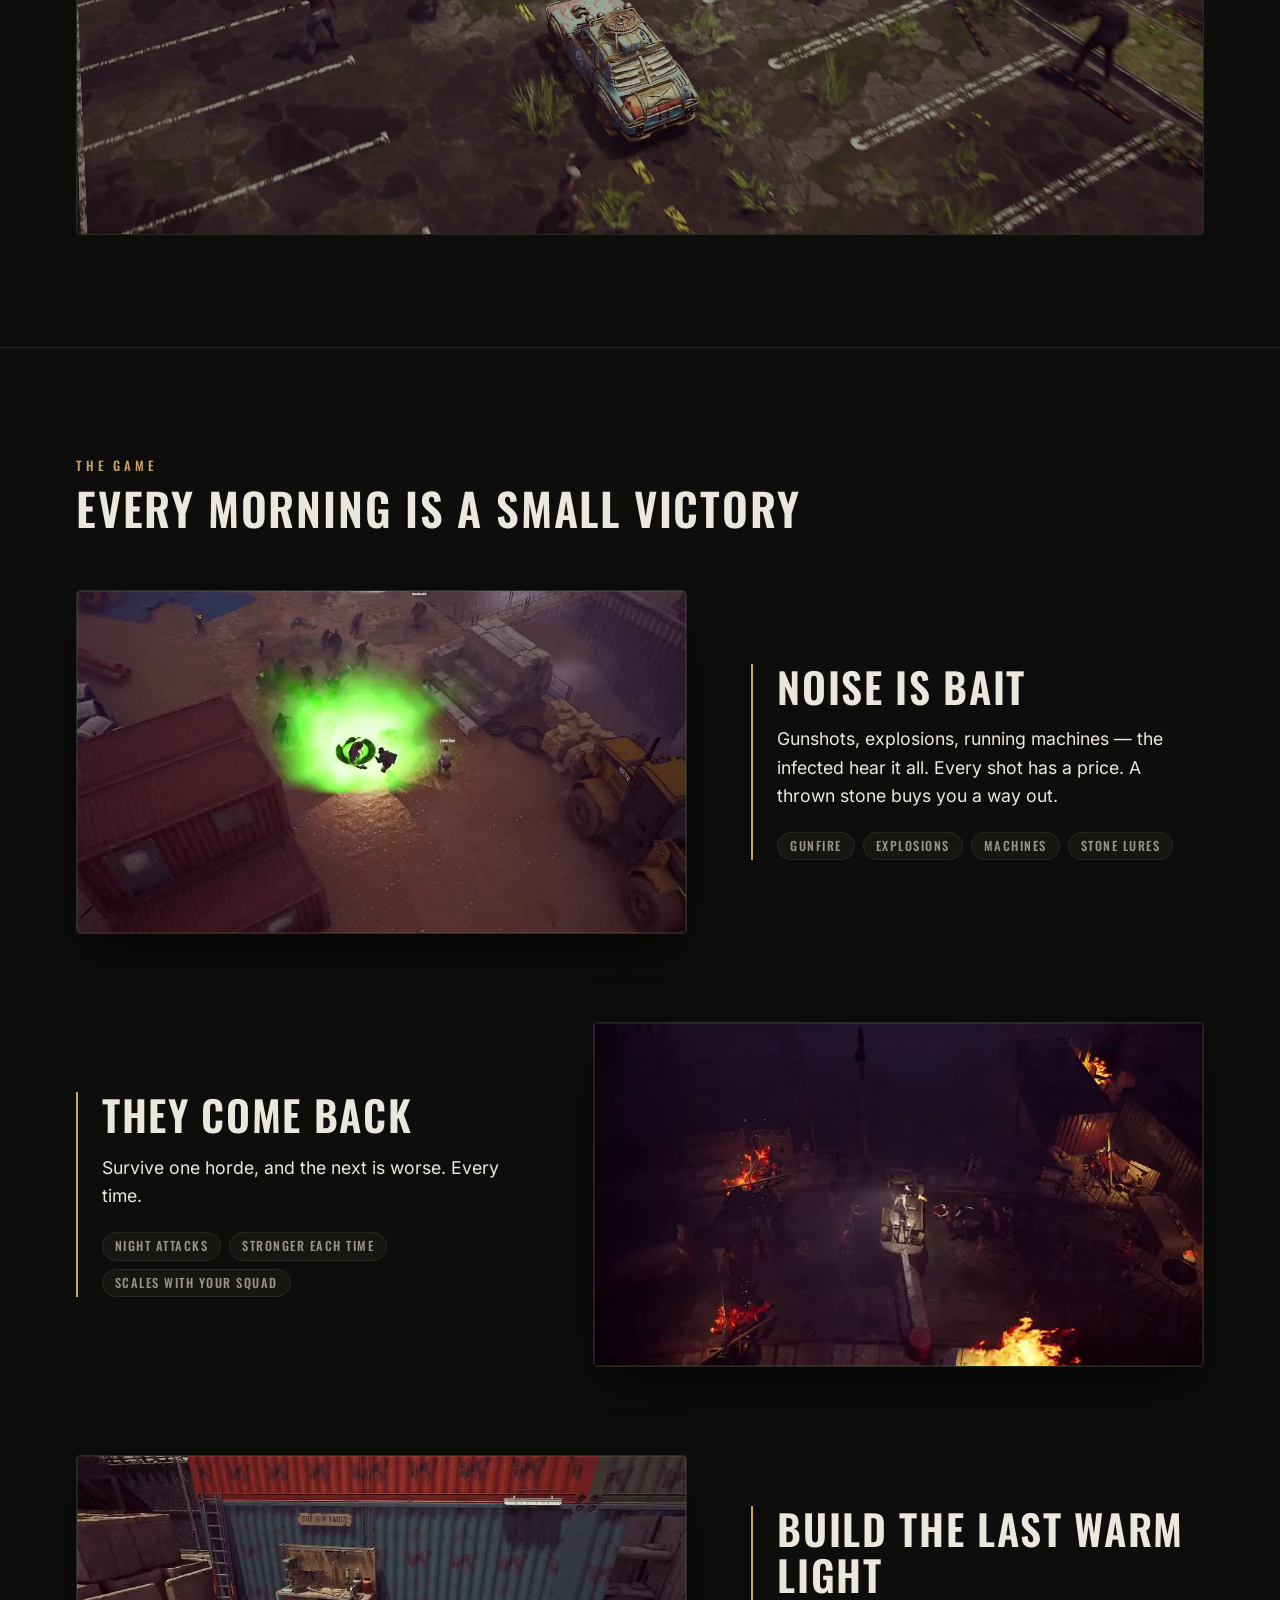
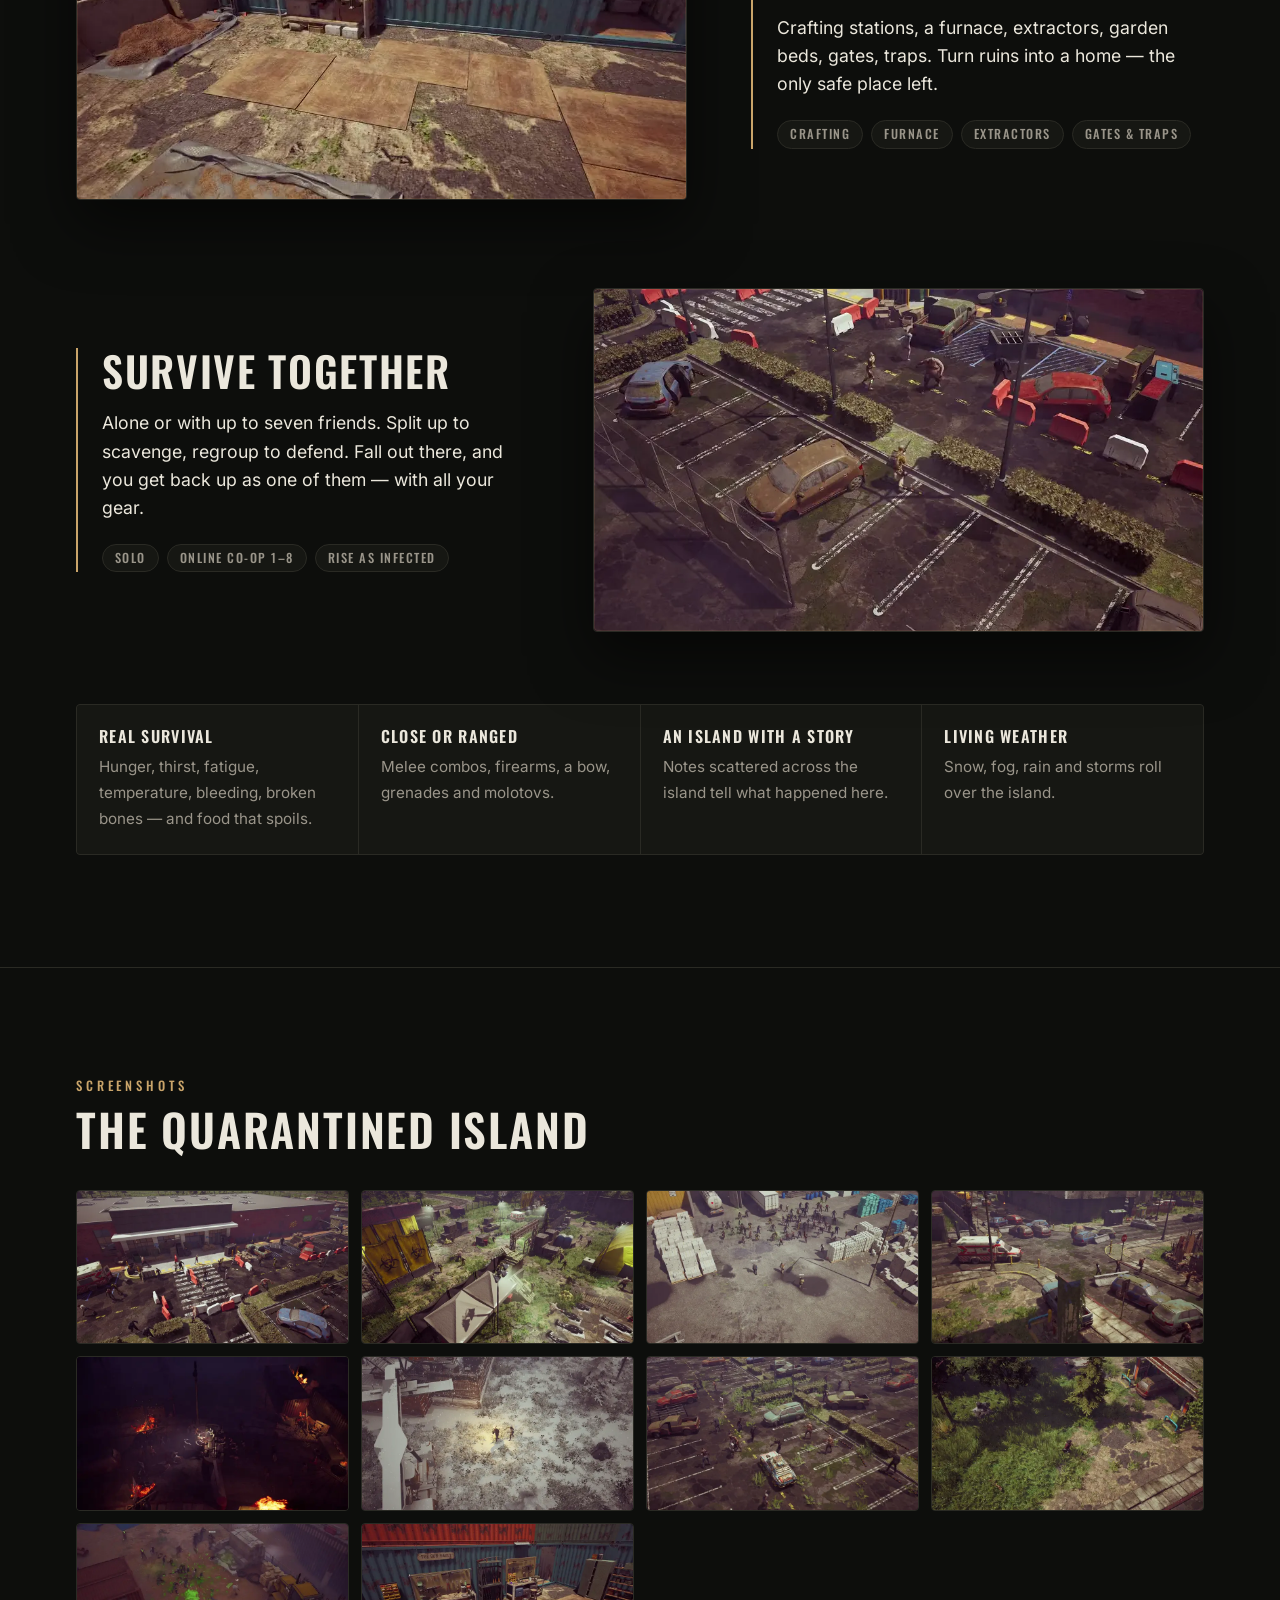
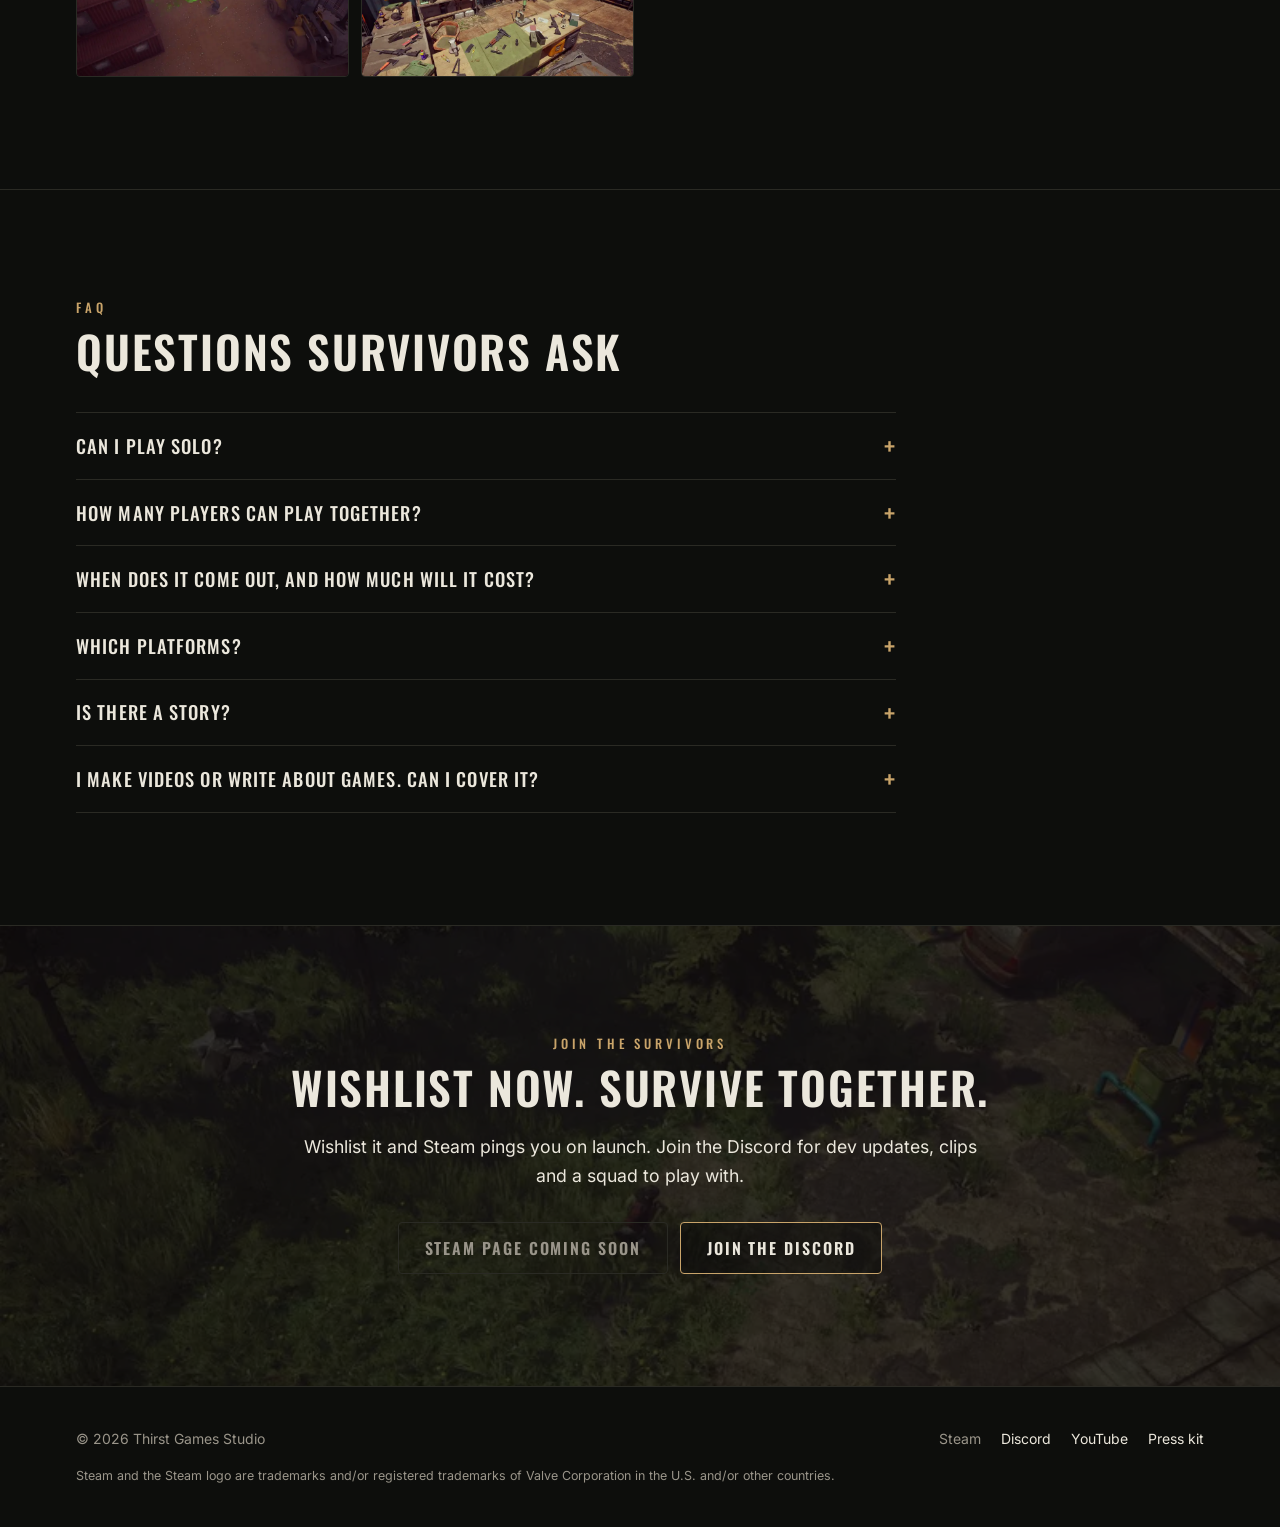
==== commit 374c4e7a: "Блоки фич без номеров Co-Authored-By: Claude Opus 5.5 <noreply@anthropic.com>" ====
--- a/index.html
+++ b/index.html
@@ -31,7 +31,7 @@
 
   <link rel="preload" href="assets/fonts/oswald-latin.woff2" as="font" type="font/woff2" crossorigin>
   <link rel="preload" href="assets/img/logo.webp" as="image">
-  <link rel="stylesheet" href="assets/css/style.css?v=202610222140">
+  <link rel="stylesheet" href="assets/css/style.css?v=202610222158">
 
   <script type="application/ld+json">
   {
@@ -121,7 +121,6 @@
               </video>
             </div>
             <div class="feature-body">
-              <span class="feature-num">01</span>
               <h3>Noise is bait</h3>
               <p>Gunshots, explosions, running machines — the infected hear it all. Every shot has a price. A thrown stone buys you a way out.</p>
               <ul class="feature-tags"><li>Gunfire</li><li>Explosions</li><li>Machines</li><li>Stone lures</li></ul>
@@ -135,7 +134,6 @@
               </video>
             </div>
             <div class="feature-body">
-              <span class="feature-num">02</span>
               <h3>They come back</h3>
               <p>Survive one horde, and the next is worse. Every time.</p>
               <ul class="feature-tags"><li>Night attacks</li><li>Stronger each time</li><li>Scales with your squad</li></ul>
@@ -149,7 +147,6 @@
               </video>
             </div>
             <div class="feature-body">
-              <span class="feature-num">03</span>
               <h3>Build the last warm light</h3>
               <p>Crafting stations, a furnace, extractors, garden beds, gates, traps. Turn ruins into a home — the only safe place left.</p>
               <ul class="feature-tags"><li>Crafting</li><li>Furnace</li><li>Extractors</li><li>Gates &amp; traps</li></ul>
@@ -163,7 +160,6 @@
               </video>
             </div>
             <div class="feature-body">
-              <span class="feature-num">04</span>
               <h3>Survive together</h3>
               <p>Alone or with up to seven friends. Split up to scavenge, regroup to defend. Fall out there, and you get back up as one of them — with all your gear.</p>
               <ul class="feature-tags"><li>Solo</li><li>Online co-op 1–8</li><li>Rise as infected</li></ul>
@@ -266,6 +262,6 @@
     <button type="button" data-next aria-label="Next screenshot">›</button>
   </dialog>
 
-  <script src="assets/js/site.js?v=202610222140"></script>
+  <script src="assets/js/site.js?v=202610222158"></script>
 </body>
 </html>
--- a/assets/css/style.css
+++ b/assets/css/style.css
@@ -388,14 +388,6 @@
 
 .feature-body { position: relative; padding-left: 24px; border-left: 2px solid var(--gold); }
 
-.feature-num {
-  display: block;
-  margin-bottom: 10px;
-  color: var(--gold);
-  font: 500 0.85rem/1 var(--font-head);
-  letter-spacing: 0.3em;
-}
-
 .feature h3 { font-size: clamp(1.8rem, 3.6vw, 2.6rem); }
 .feature p { margin: 16px 0 0; color: var(--fg); font-size: 1.1rem; line-height: 1.6; }
 
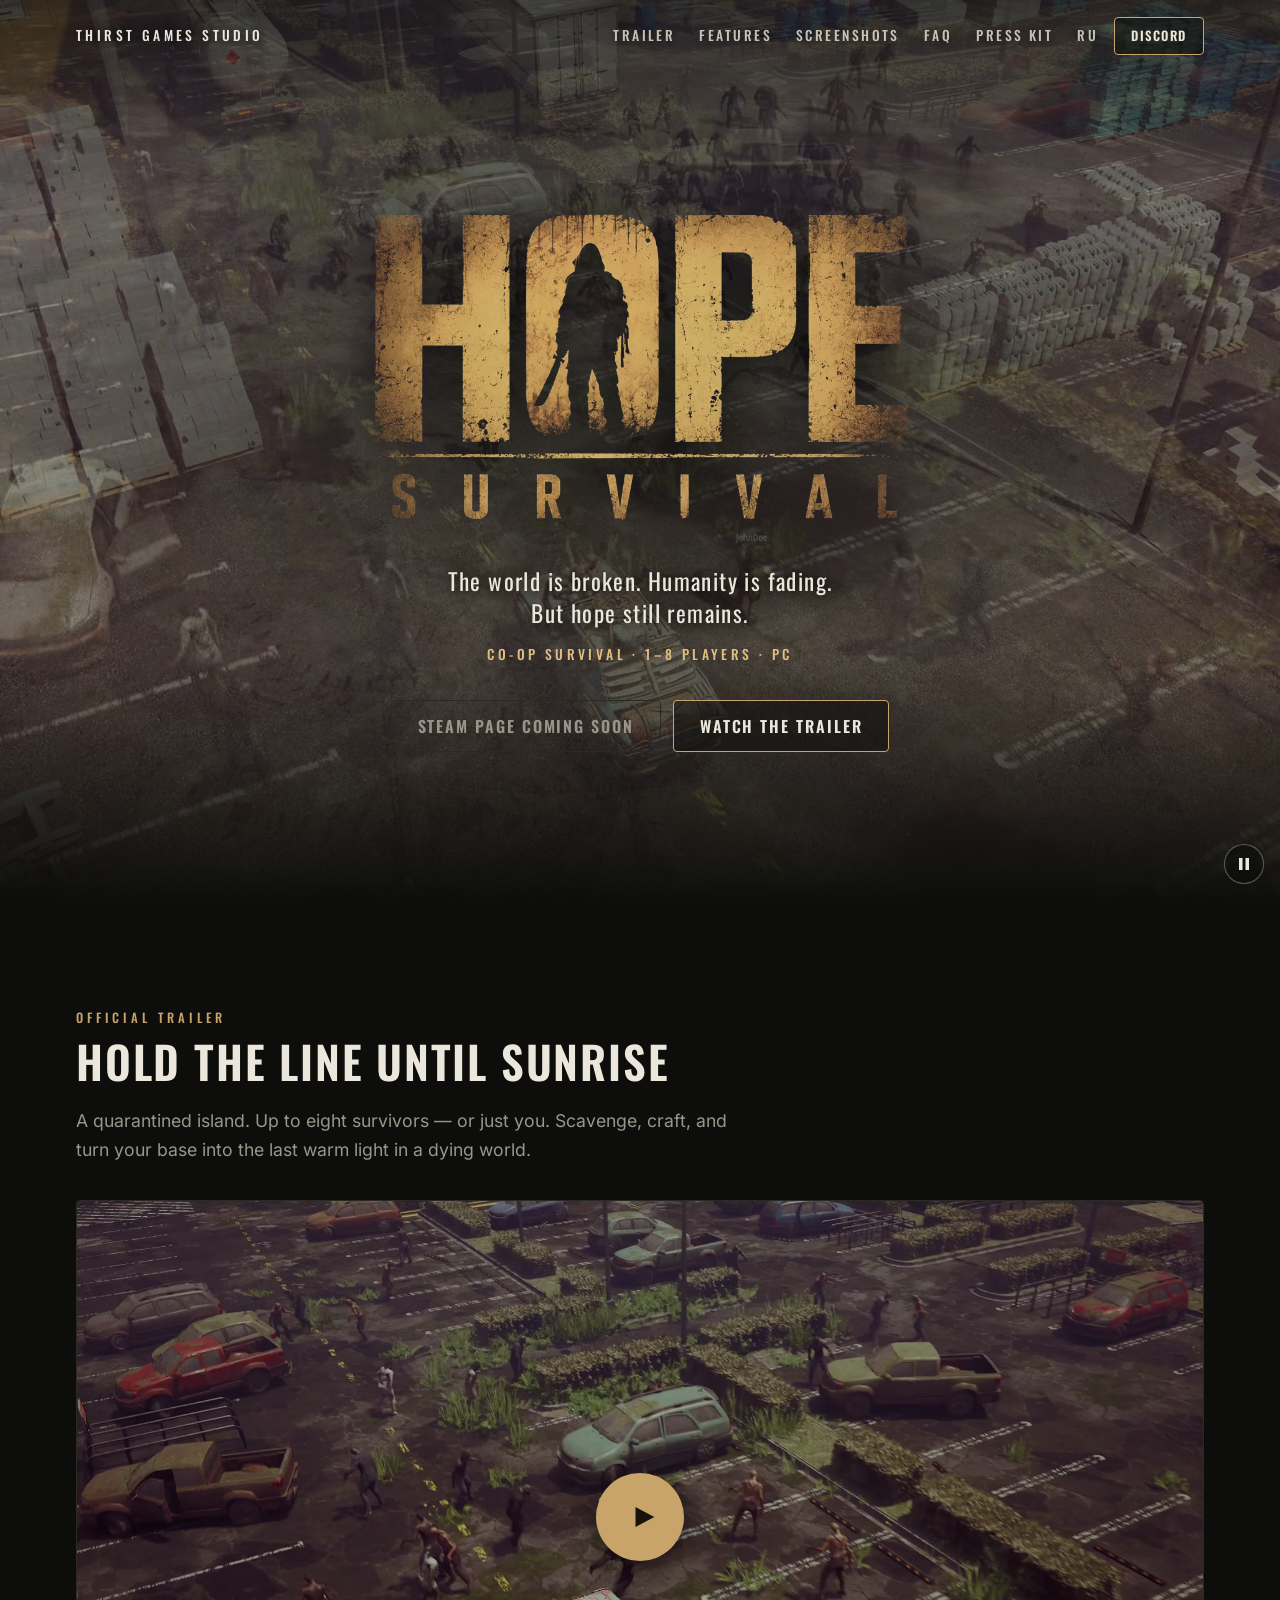
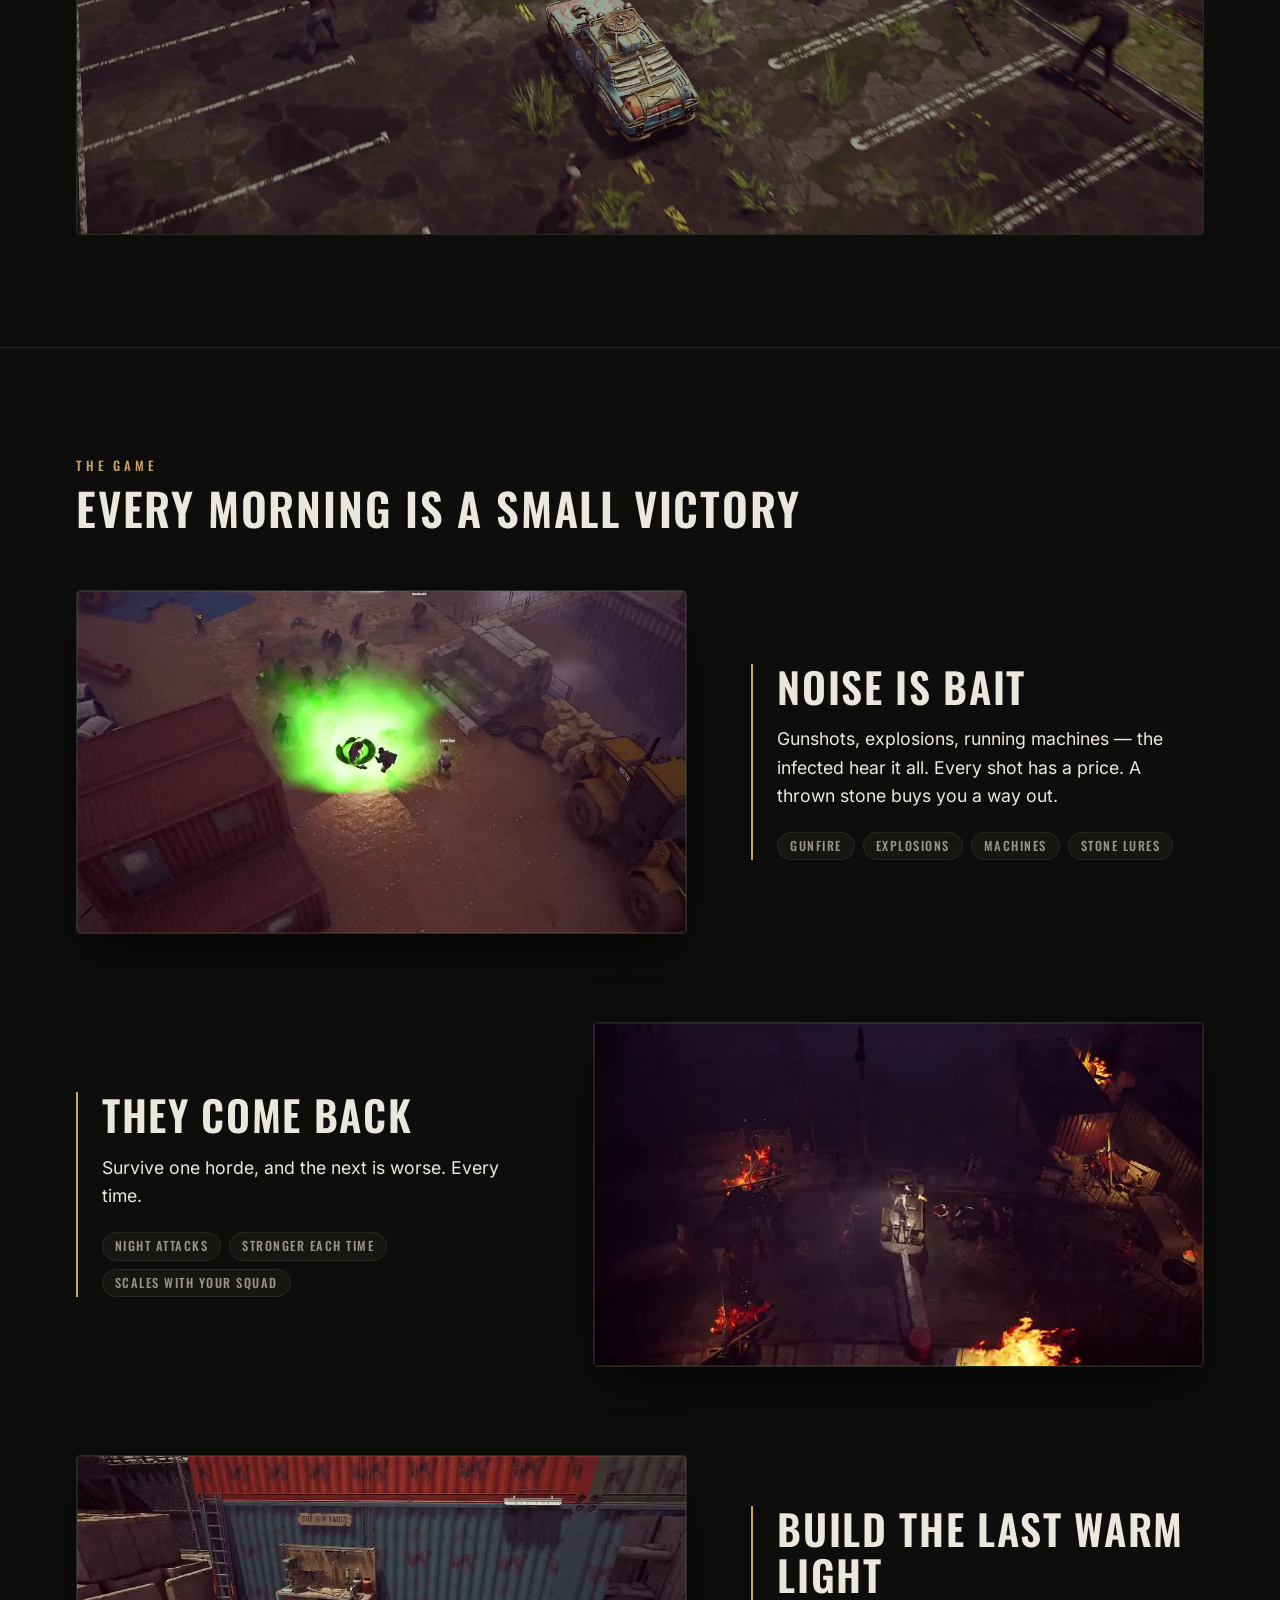
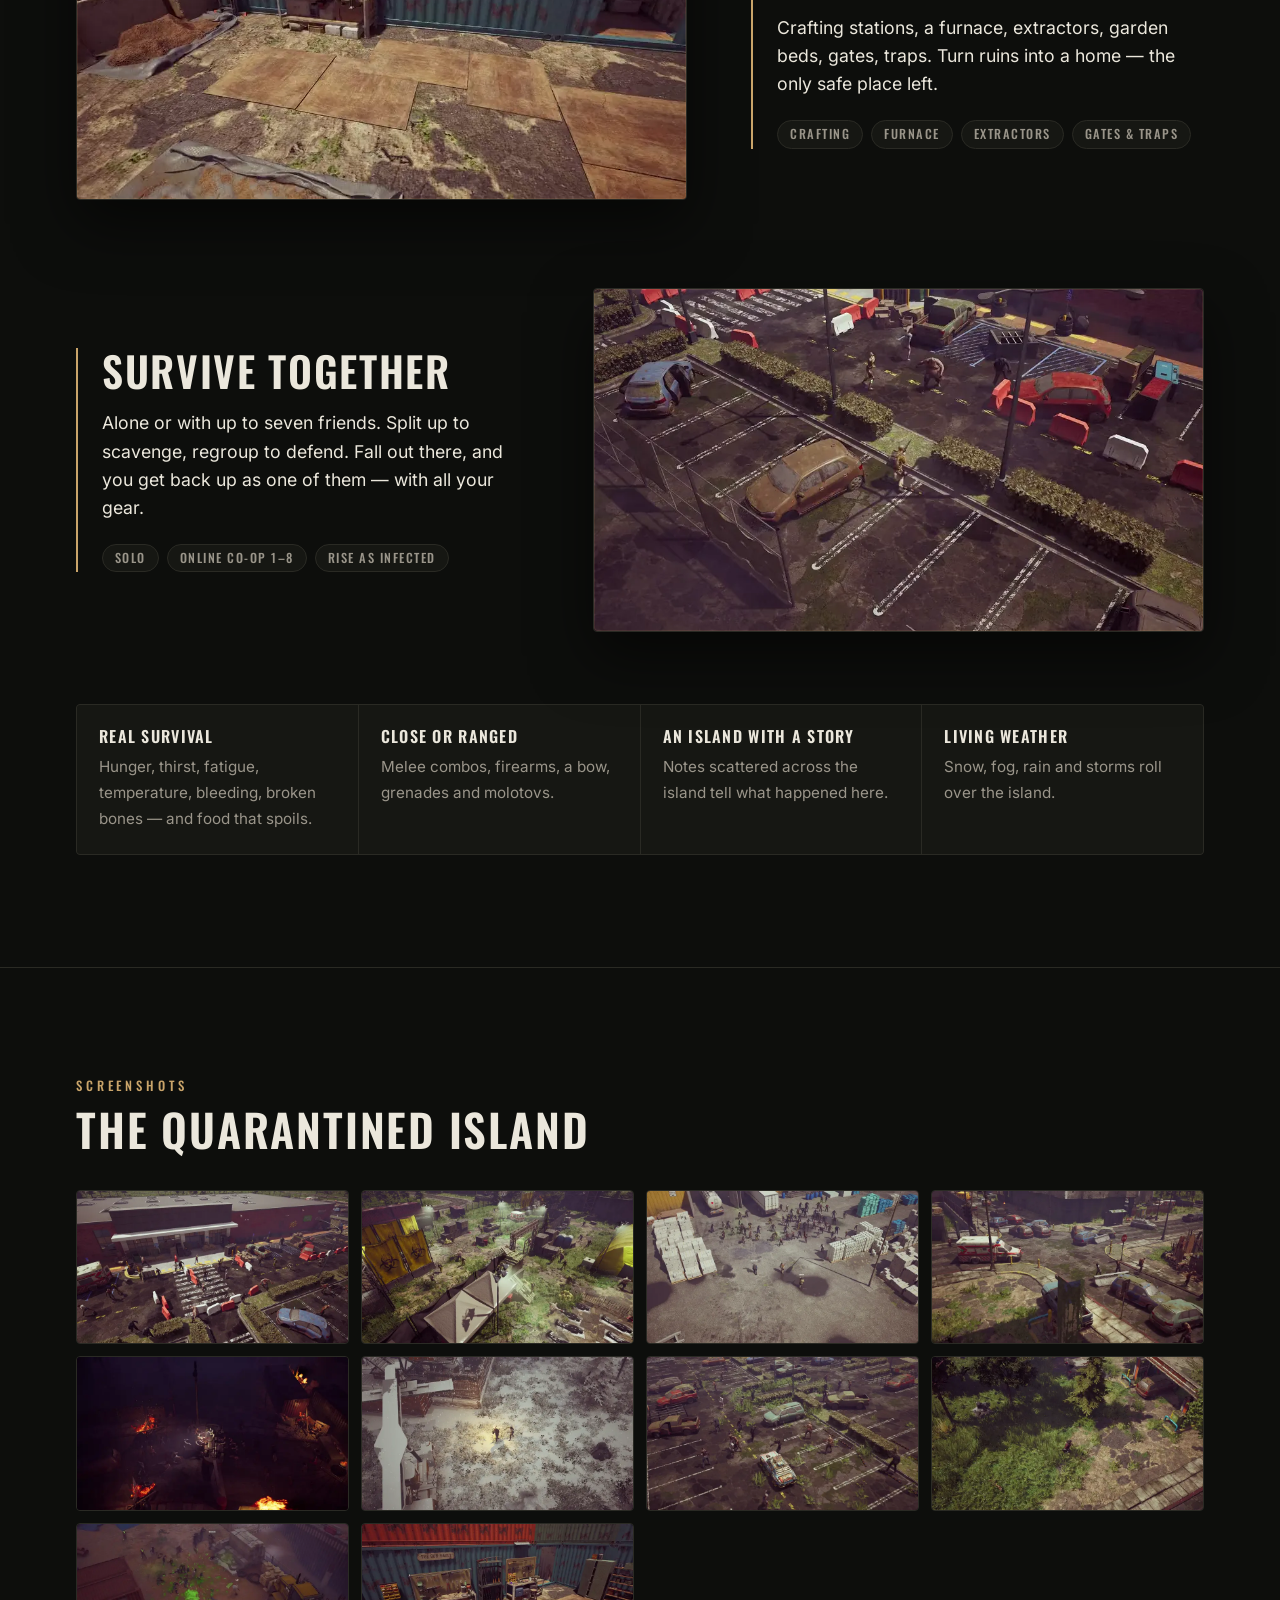
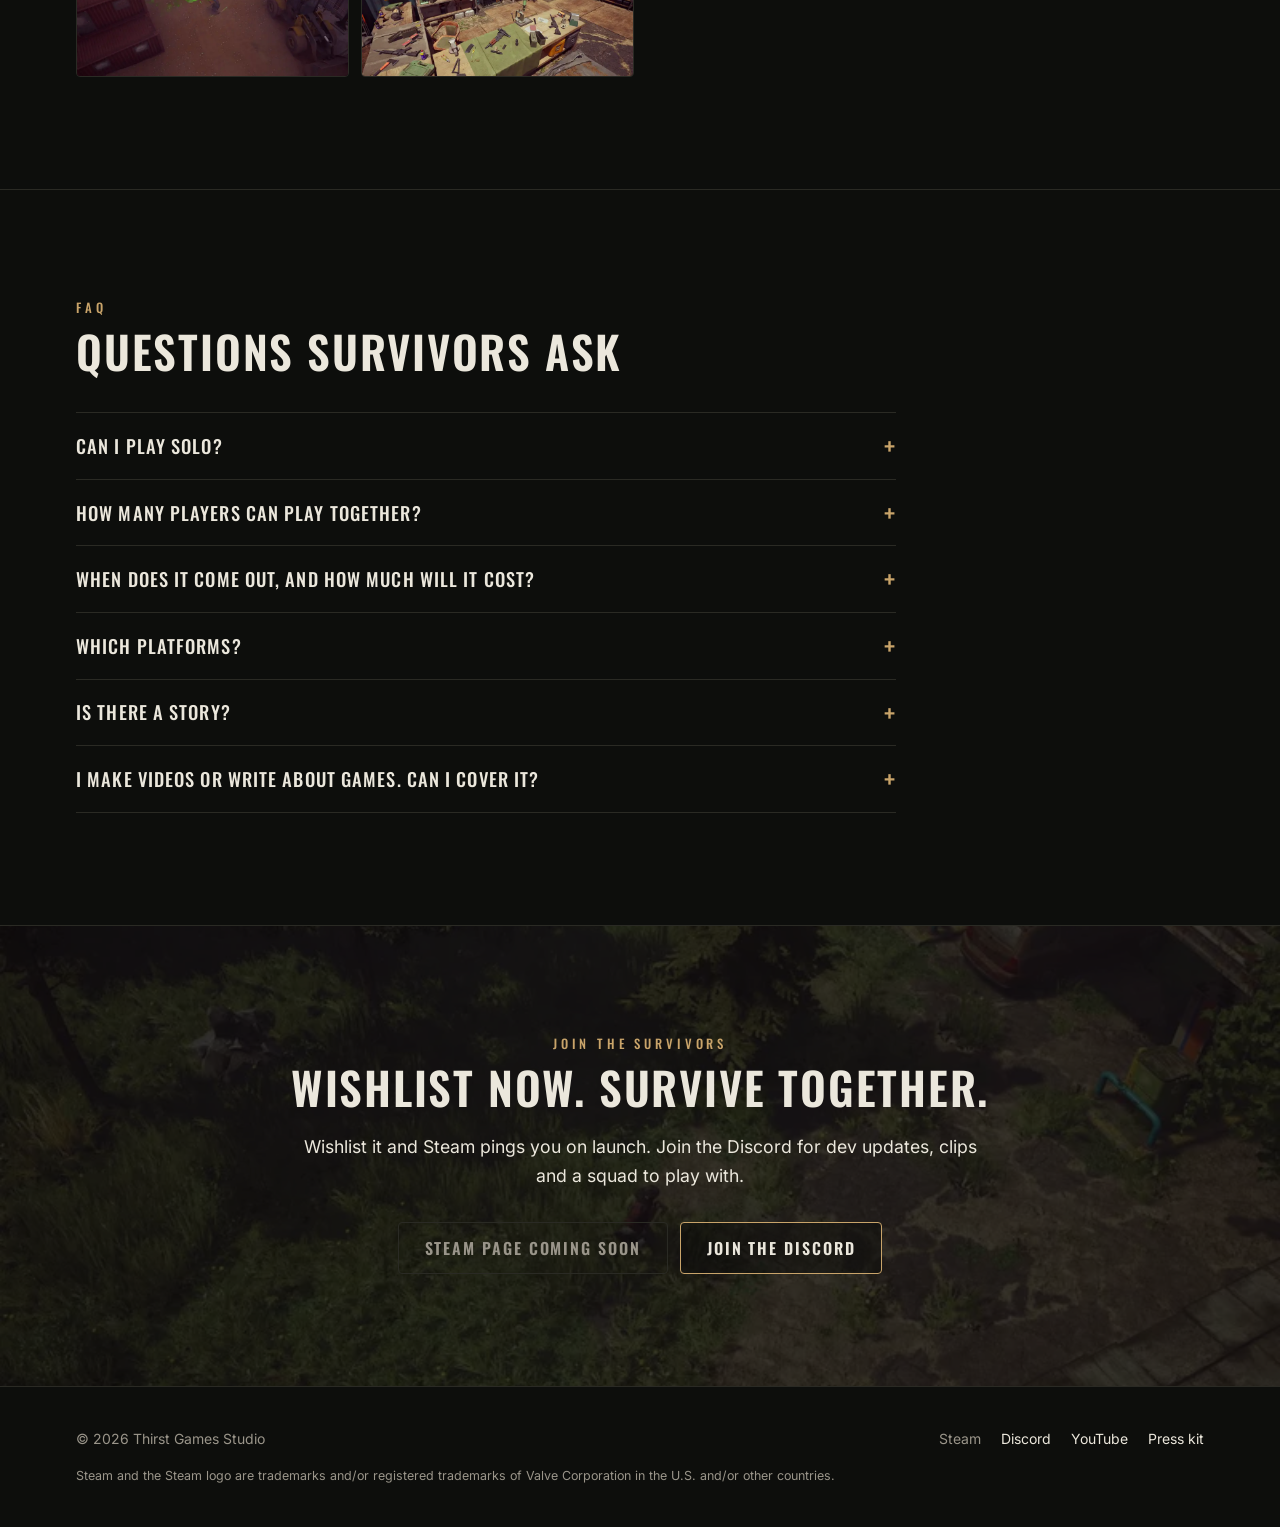
==== commit d9d15b91: "Шапка: меню не прыгает при прокрутке Кнопки Steam/Discord на десктопе стоят в шапке всегда, а не поя" ====
--- a/index.html
+++ b/index.html
@@ -31,7 +31,7 @@
 
   <link rel="preload" href="assets/fonts/oswald-latin.woff2" as="font" type="font/woff2" crossorigin>
   <link rel="preload" href="assets/img/logo.webp" as="image">
-  <link rel="stylesheet" href="assets/css/style.css?v=202610222158">
+  <link rel="stylesheet" href="assets/css/style.css?v=202610222204">
 
   <script type="application/ld+json">
   {
@@ -262,6 +262,6 @@
     <button type="button" data-next aria-label="Next screenshot">›</button>
   </dialog>
 
-  <script src="assets/js/site.js?v=202610222158"></script>
+  <script src="assets/js/site.js?v=202610222204"></script>
 </body>
 </html>
--- a/assets/css/style.css
+++ b/assets/css/style.css
@@ -187,11 +187,14 @@
   height: 72px;
 }
 
-.header-cta { display: none; gap: 8px; }
-.site-header.is-stuck .header-cta { display: flex; }
+/* On wide screens the Steam/Discord buttons stay in the header at all times, so the nav never jumps
+   when the header sticks. On phones there is no room: they replace the nav once the header sticks. */
+.header-cta { display: flex; gap: 8px; }
 .header-cta .is-pending { display: none; }
 
 @media (max-width: 640px) {
+  .header-cta { display: none; }
+  .site-header.is-stuck .header-cta { display: flex; }
   .site-header.is-stuck .site-nav { display: none; }
 }
 
@@ -211,7 +214,7 @@
 .site-header .studio,
 .site-nav a { text-shadow: 0 1px 8px rgba(0, 0, 0, 0.8); }
 
-.site-nav { display: flex; gap: 24px; }
+.site-nav { display: flex; gap: 24px; margin-left: auto; }
 .site-nav a {
   color: var(--fg);
   font: 500 0.85rem/1 var(--font-head);
@@ -222,9 +225,12 @@
 }
 .site-nav a:hover { opacity: 1; color: var(--gold-bright); }
 
-@media (max-width: 640px) {
+@media (max-width: 960px) {
   .site-nav a:not(.nav-keep) { display: none; }
 }
+
+/* Anchored sections land below the fixed header instead of under it. */
+section[id] { scroll-margin-top: 72px; }
 
 /* Hero */
 
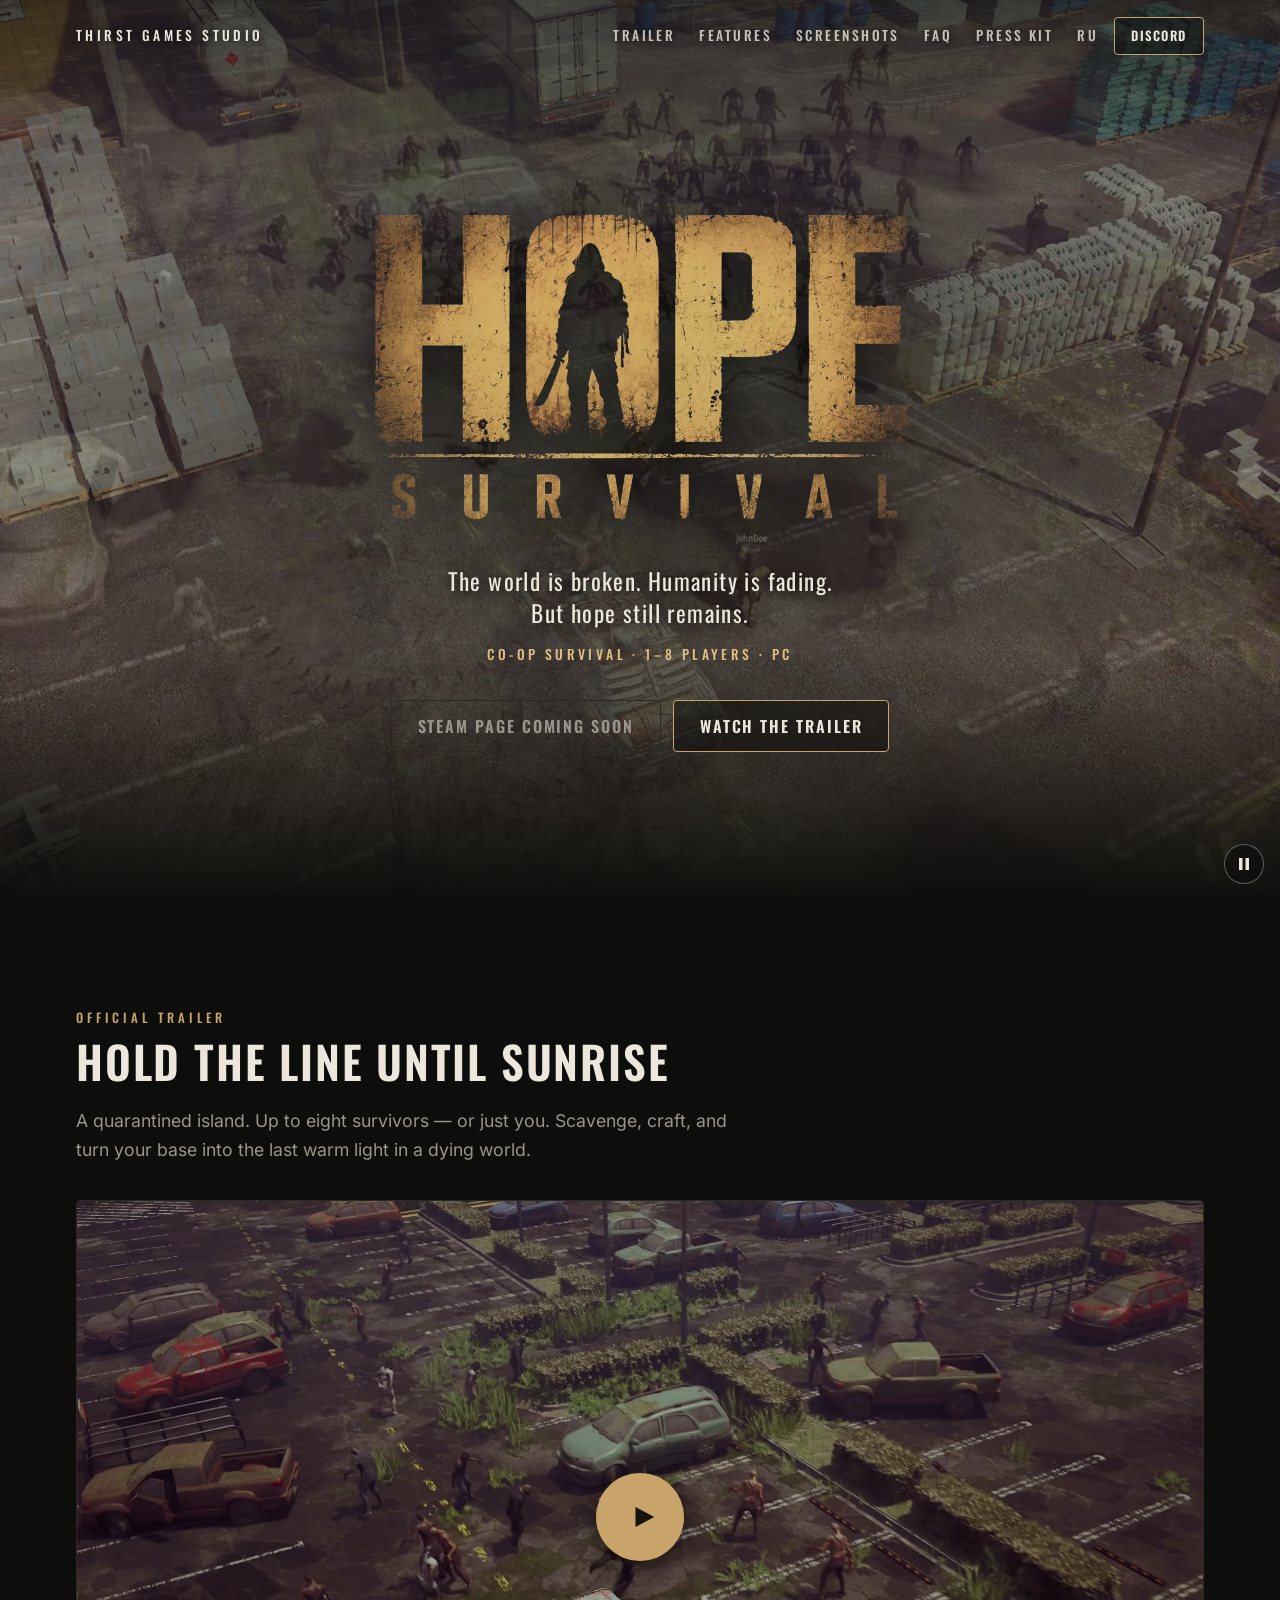
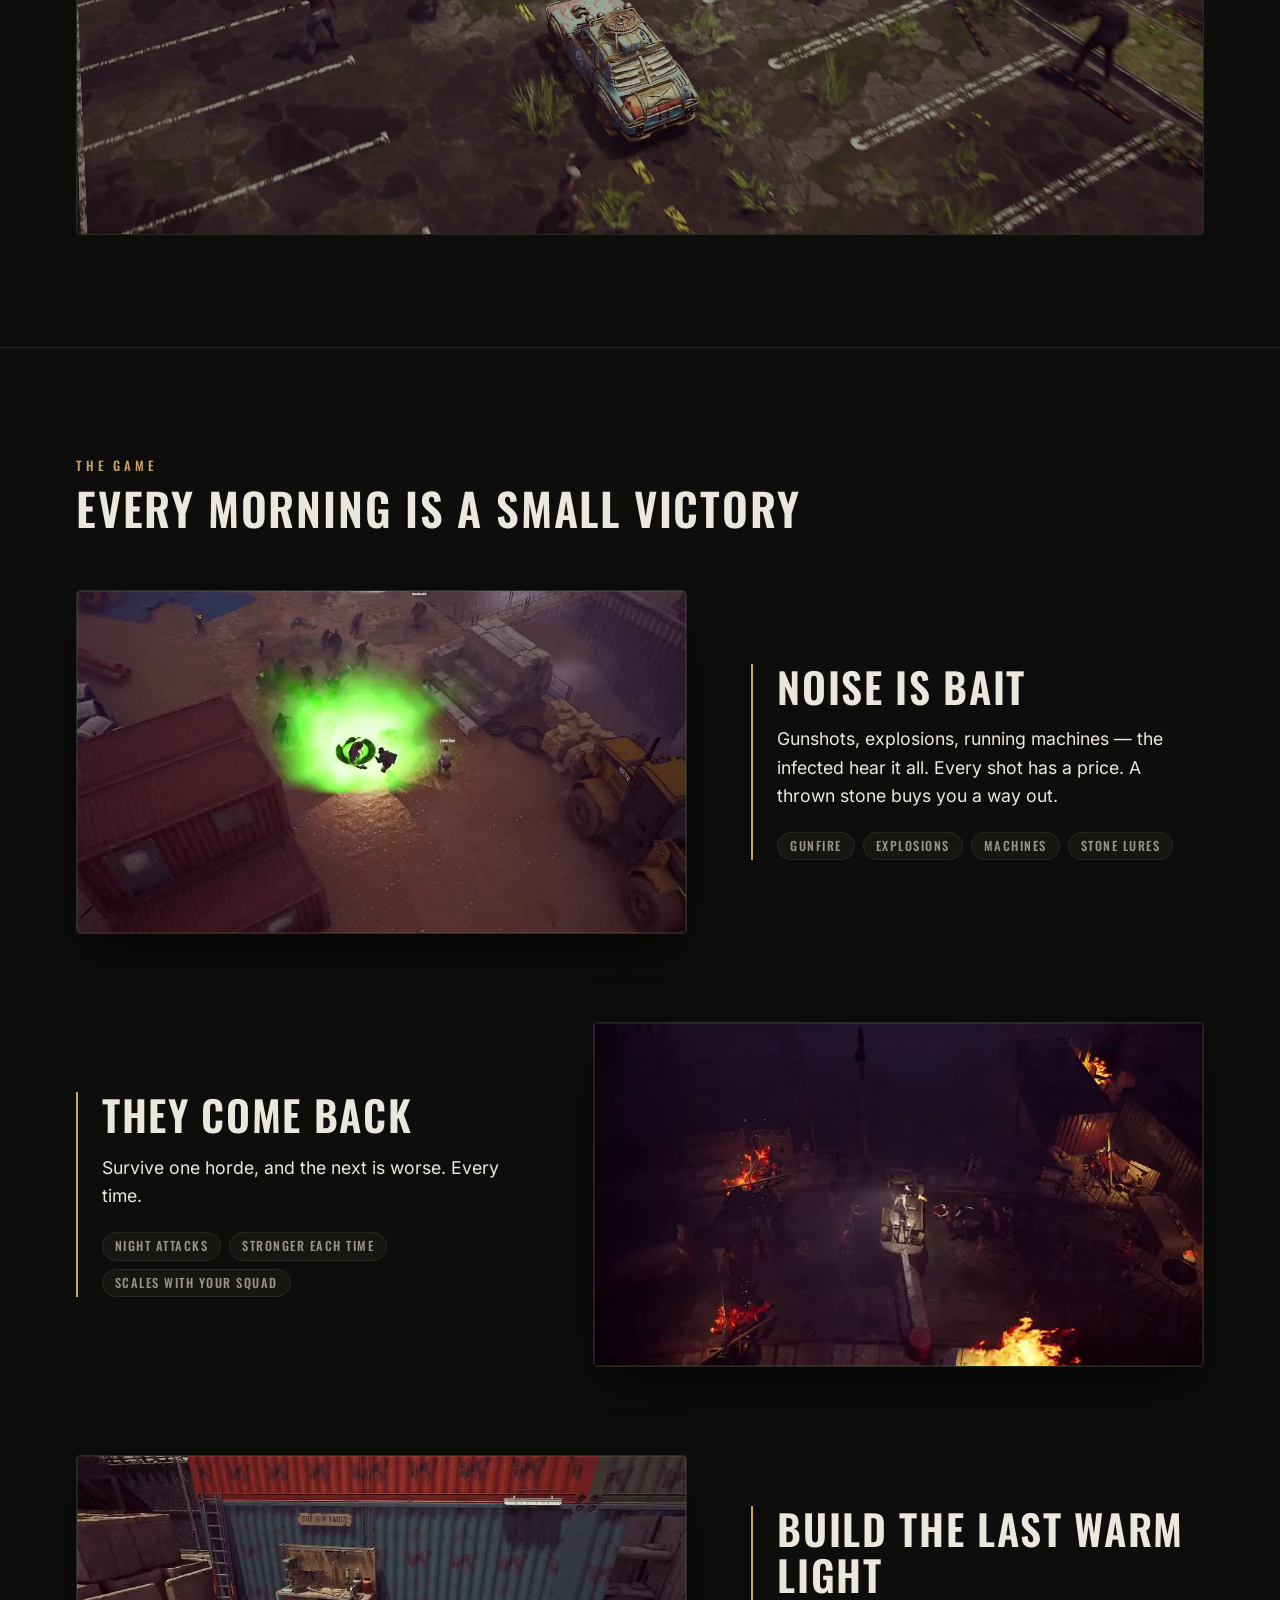
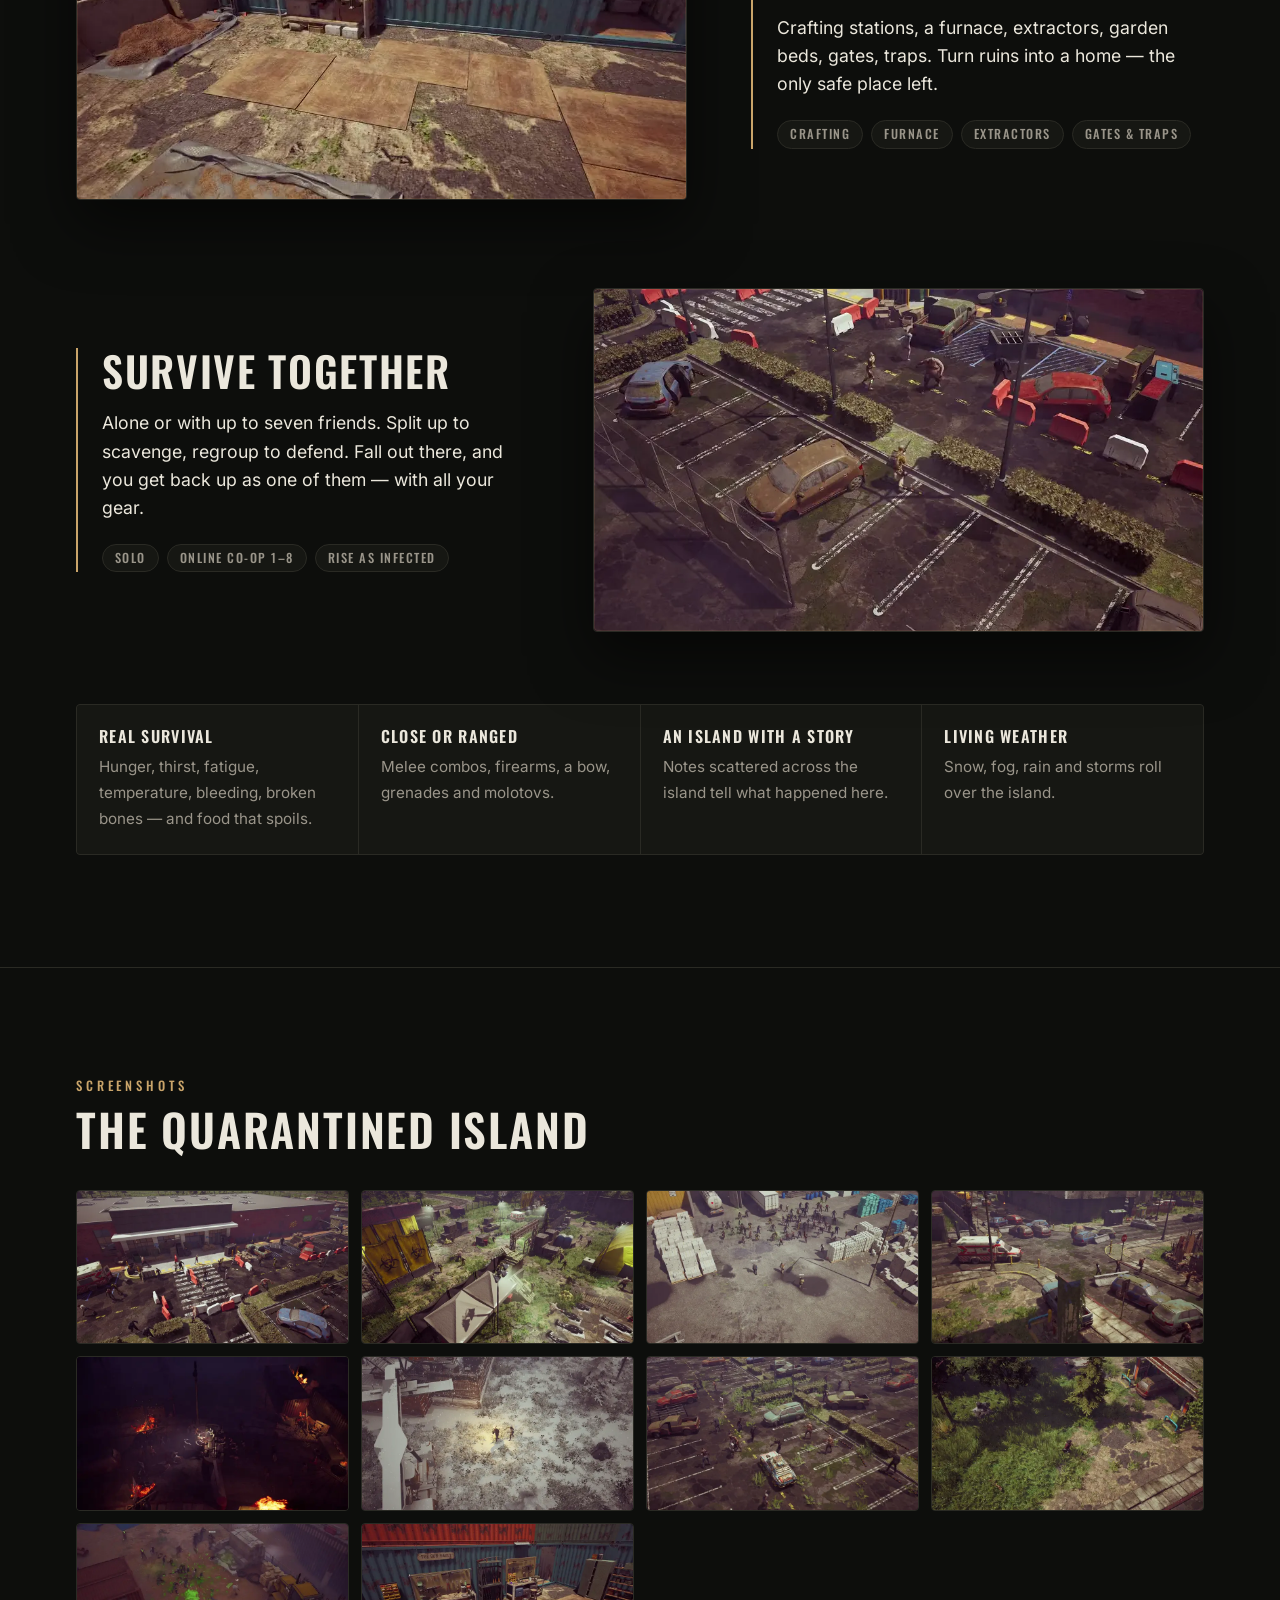
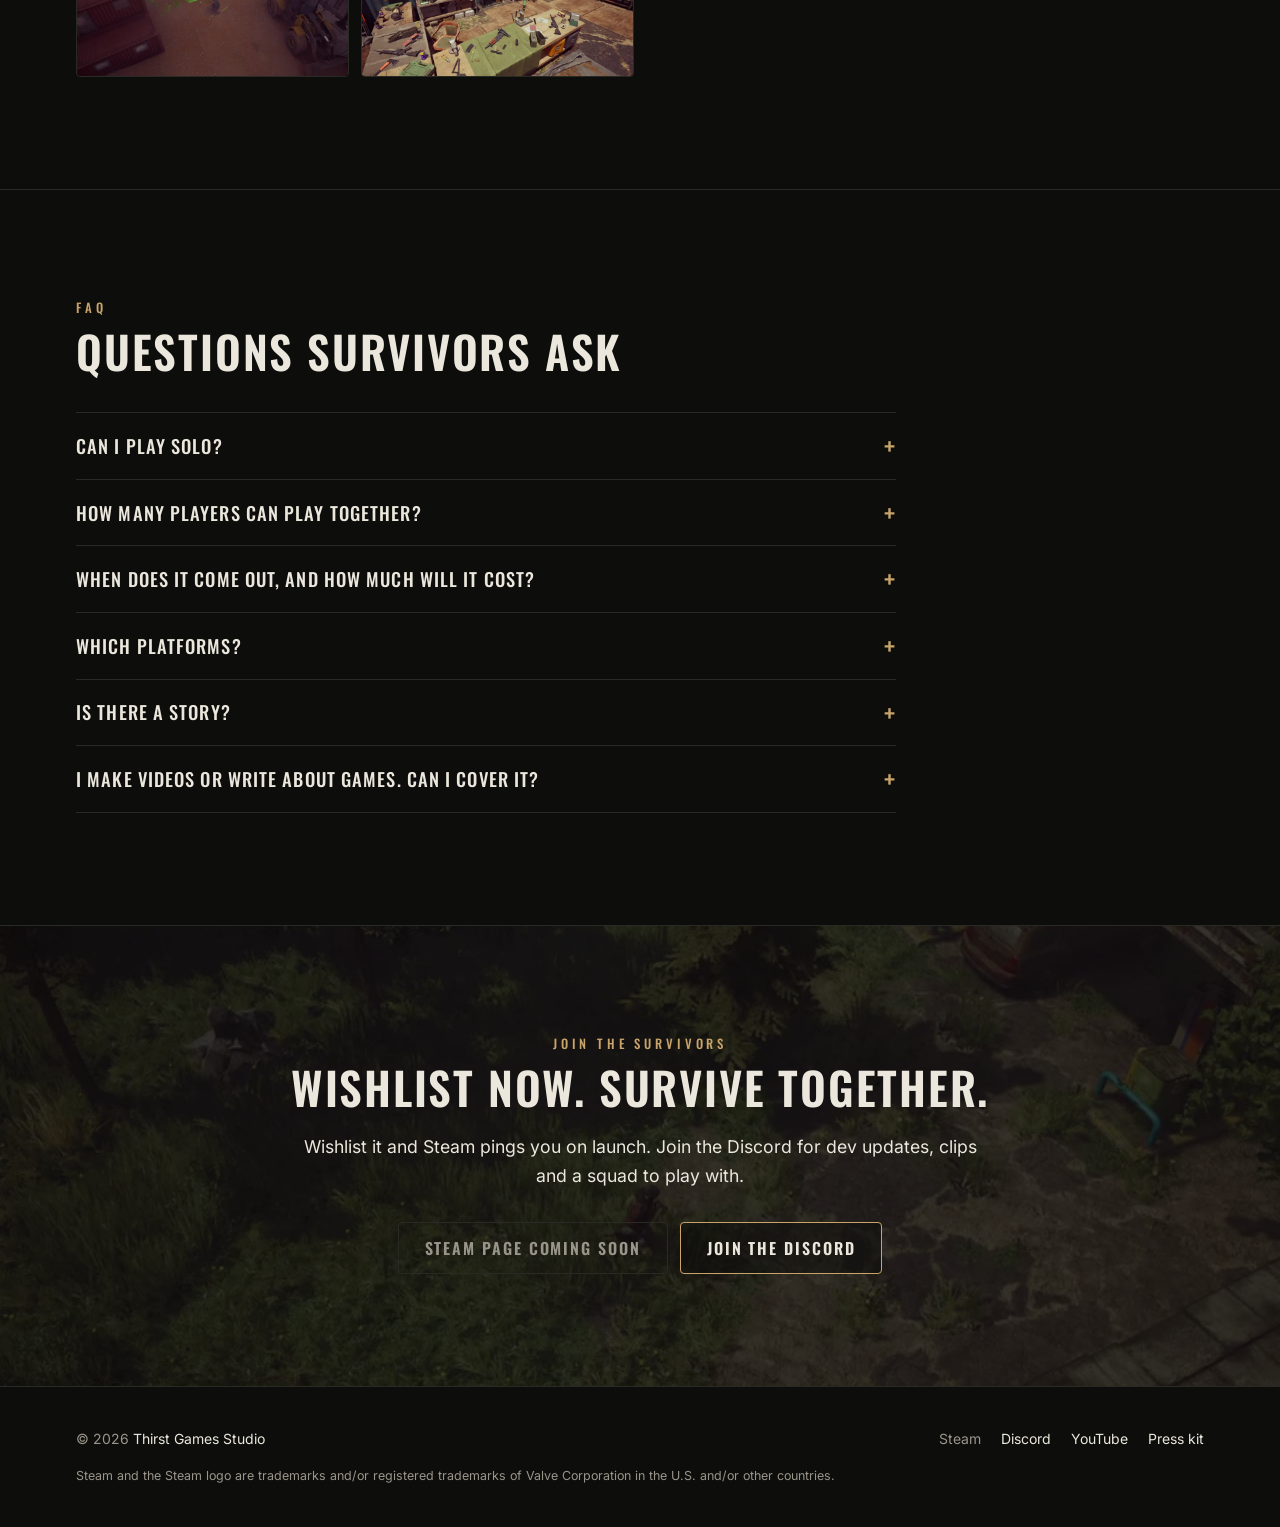
==== commit d7dfb5ad: "Ссылка на сайт студии: подвал, пресс-кит, JSON-LD Co-Authored-By: Claude Opus 5.5 <noreply@anthropic" ====
--- a/index.html
+++ b/index.html
@@ -31,7 +31,7 @@
 
   <link rel="preload" href="assets/fonts/oswald-latin.woff2" as="font" type="font/woff2" crossorigin>
   <link rel="preload" href="assets/img/logo.webp" as="image">
-  <link rel="stylesheet" href="assets/css/style.css?v=202610222204">
+  <link rel="stylesheet" href="assets/css/style.css?v=202610222309">
 
   <script type="application/ld+json">
   {
@@ -45,7 +45,7 @@
     "gamePlatform": "PC",
     "playMode": ["SinglePlayer", "CoOp"],
     "numberOfPlayers": { "@type": "QuantitativeValue", "minValue": 1, "maxValue": 8 },
-    "author": { "@type": "Organization", "name": "Thirst Games Studio" },
+    "author": { "@type": "Organization", "name": "Thirst Games Studio", "url": "https://vargdevelopment.github.io/ThirstGamesStudioWebsite/" },
     "sameAs": ["https://discord.gg/fuRWEf5U7d"]
   }
   </script>
@@ -244,7 +244,7 @@
 
   <footer class="site-footer">
     <div class="wrap">
-      <span>© <span data-year>2026</span> Thirst Games Studio</span>
+      <span>© <span data-year>2026</span> <a class="footer-studio" data-link="studio" href="#" target="_blank" rel="noopener">Thirst Games Studio</a></span>
       <nav aria-label="Footer">
         <a data-link="steam" href="#" target="_blank" rel="noopener">Steam</a>
         <a data-link="discord" href="#" target="_blank" rel="noopener">Discord</a>
@@ -262,6 +262,6 @@
     <button type="button" data-next aria-label="Next screenshot">›</button>
   </dialog>
 
-  <script src="assets/js/site.js?v=202610222204"></script>
+  <script src="assets/js/site.js?v=202610222309"></script>
 </body>
 </html>
--- a/assets/css/style.css
+++ b/assets/css/style.css
@@ -590,6 +590,8 @@
 .site-footer nav a { color: var(--fg); text-decoration: none; }
 .site-footer nav a:hover { color: var(--gold-bright); }
 .site-footer a.is-pending { color: var(--muted); }
+.site-footer .footer-studio { color: var(--fg); text-decoration: none; }
+.site-footer .footer-studio:hover { color: var(--gold-bright); }
 .site-footer .legal { flex-basis: 100%; margin: 0; font-size: 0.78rem; }
 
 /* Press kit */
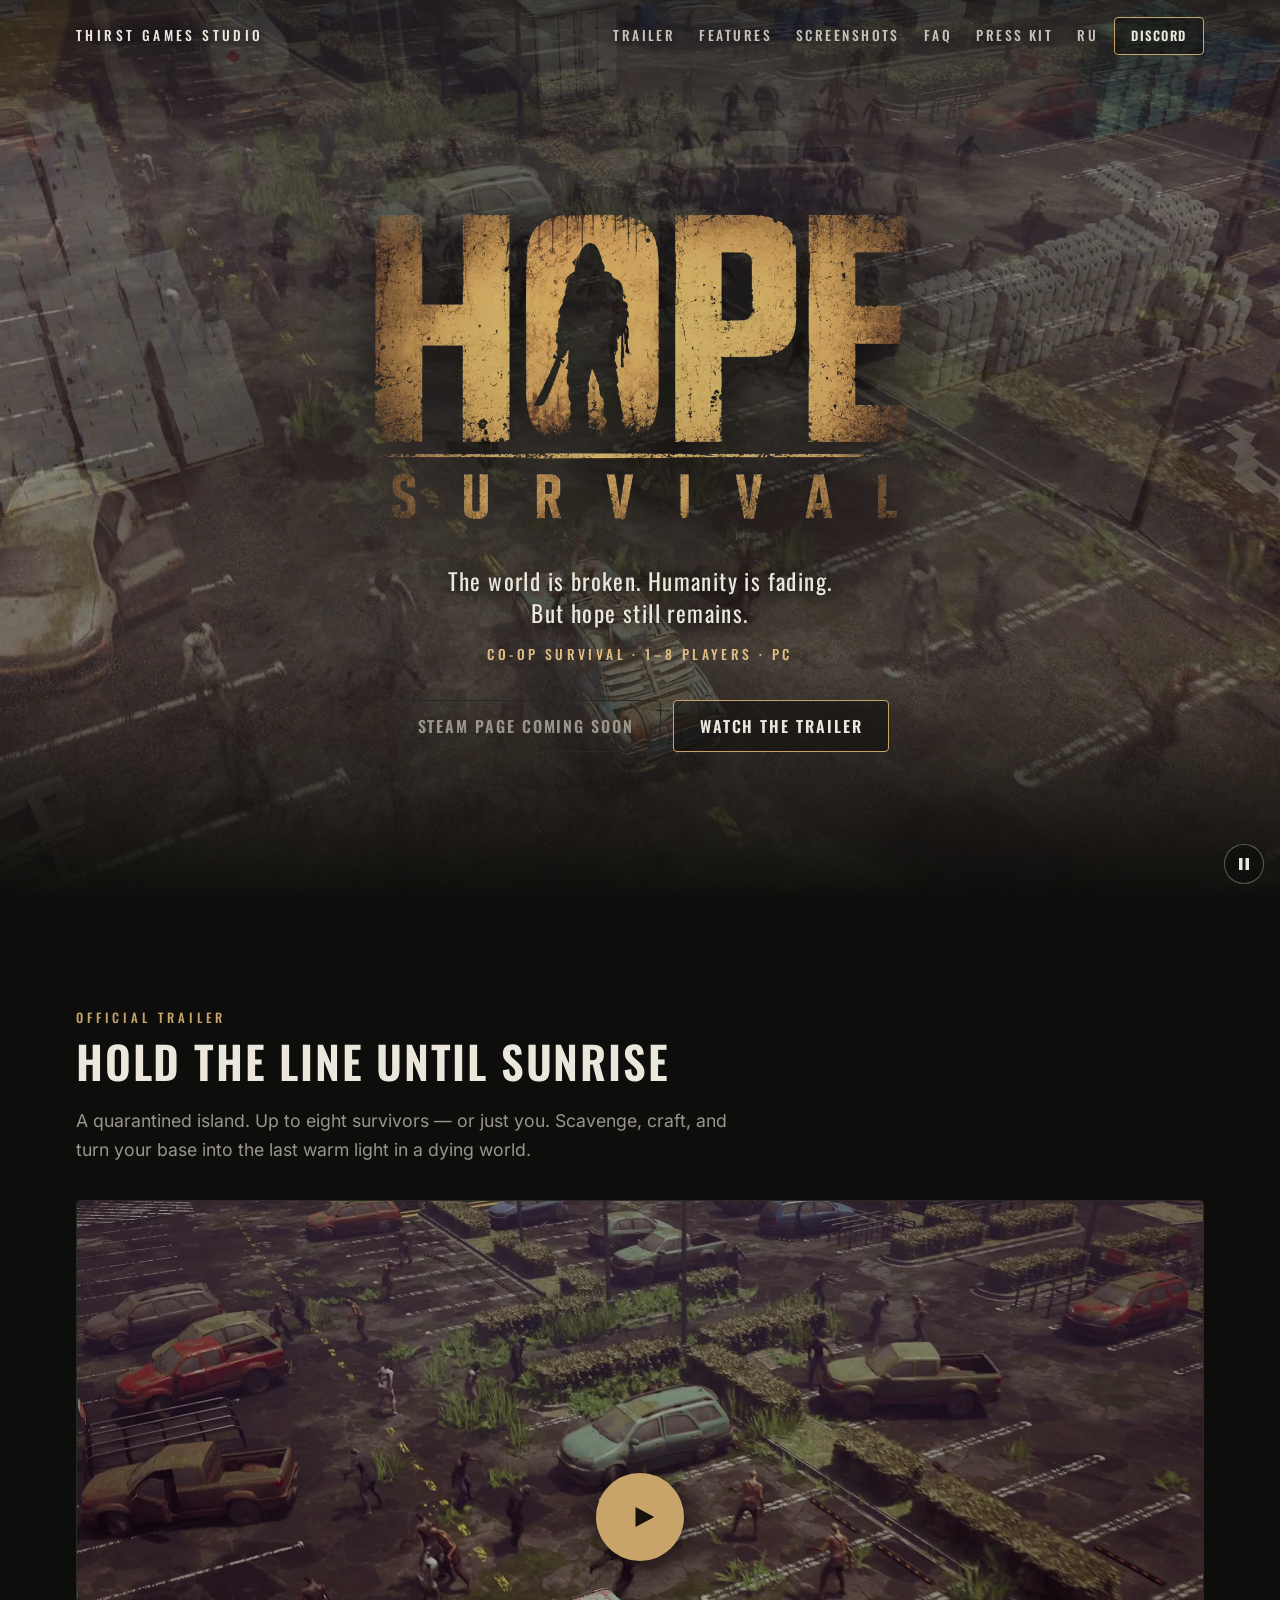
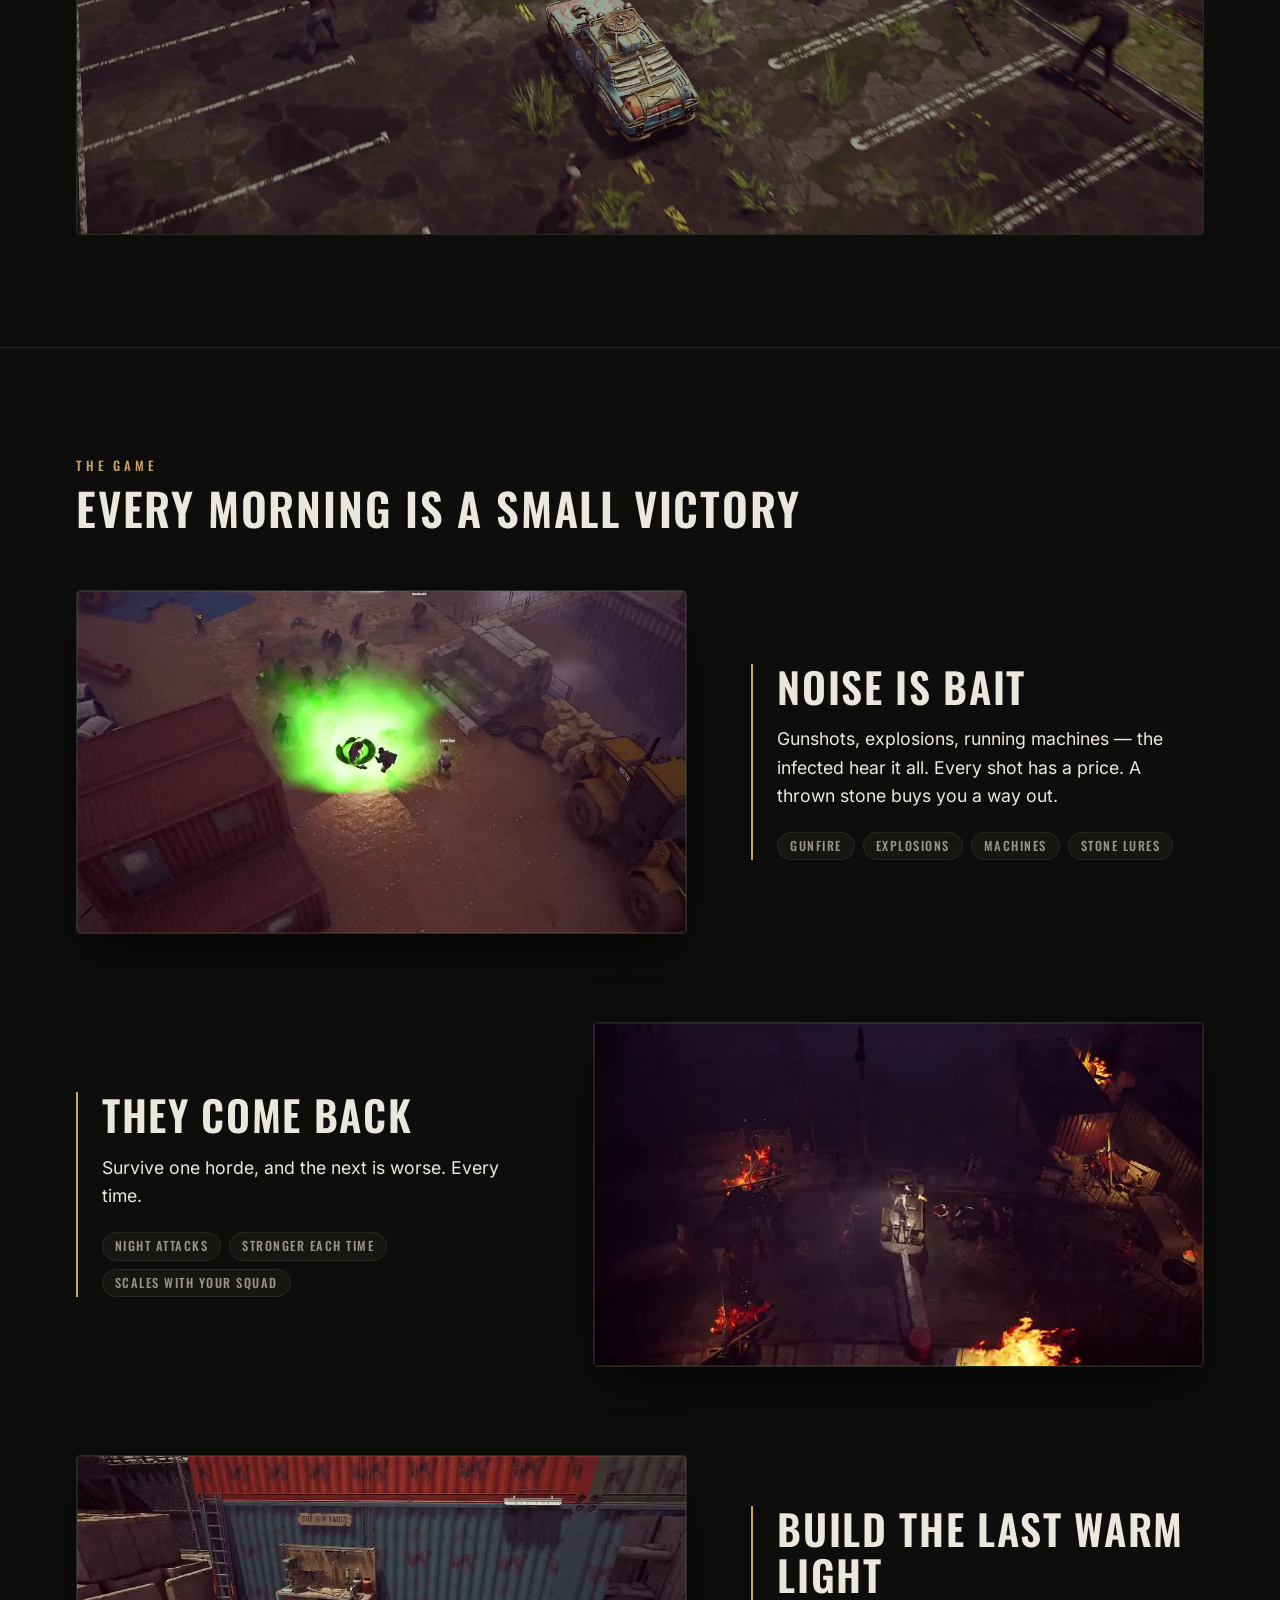
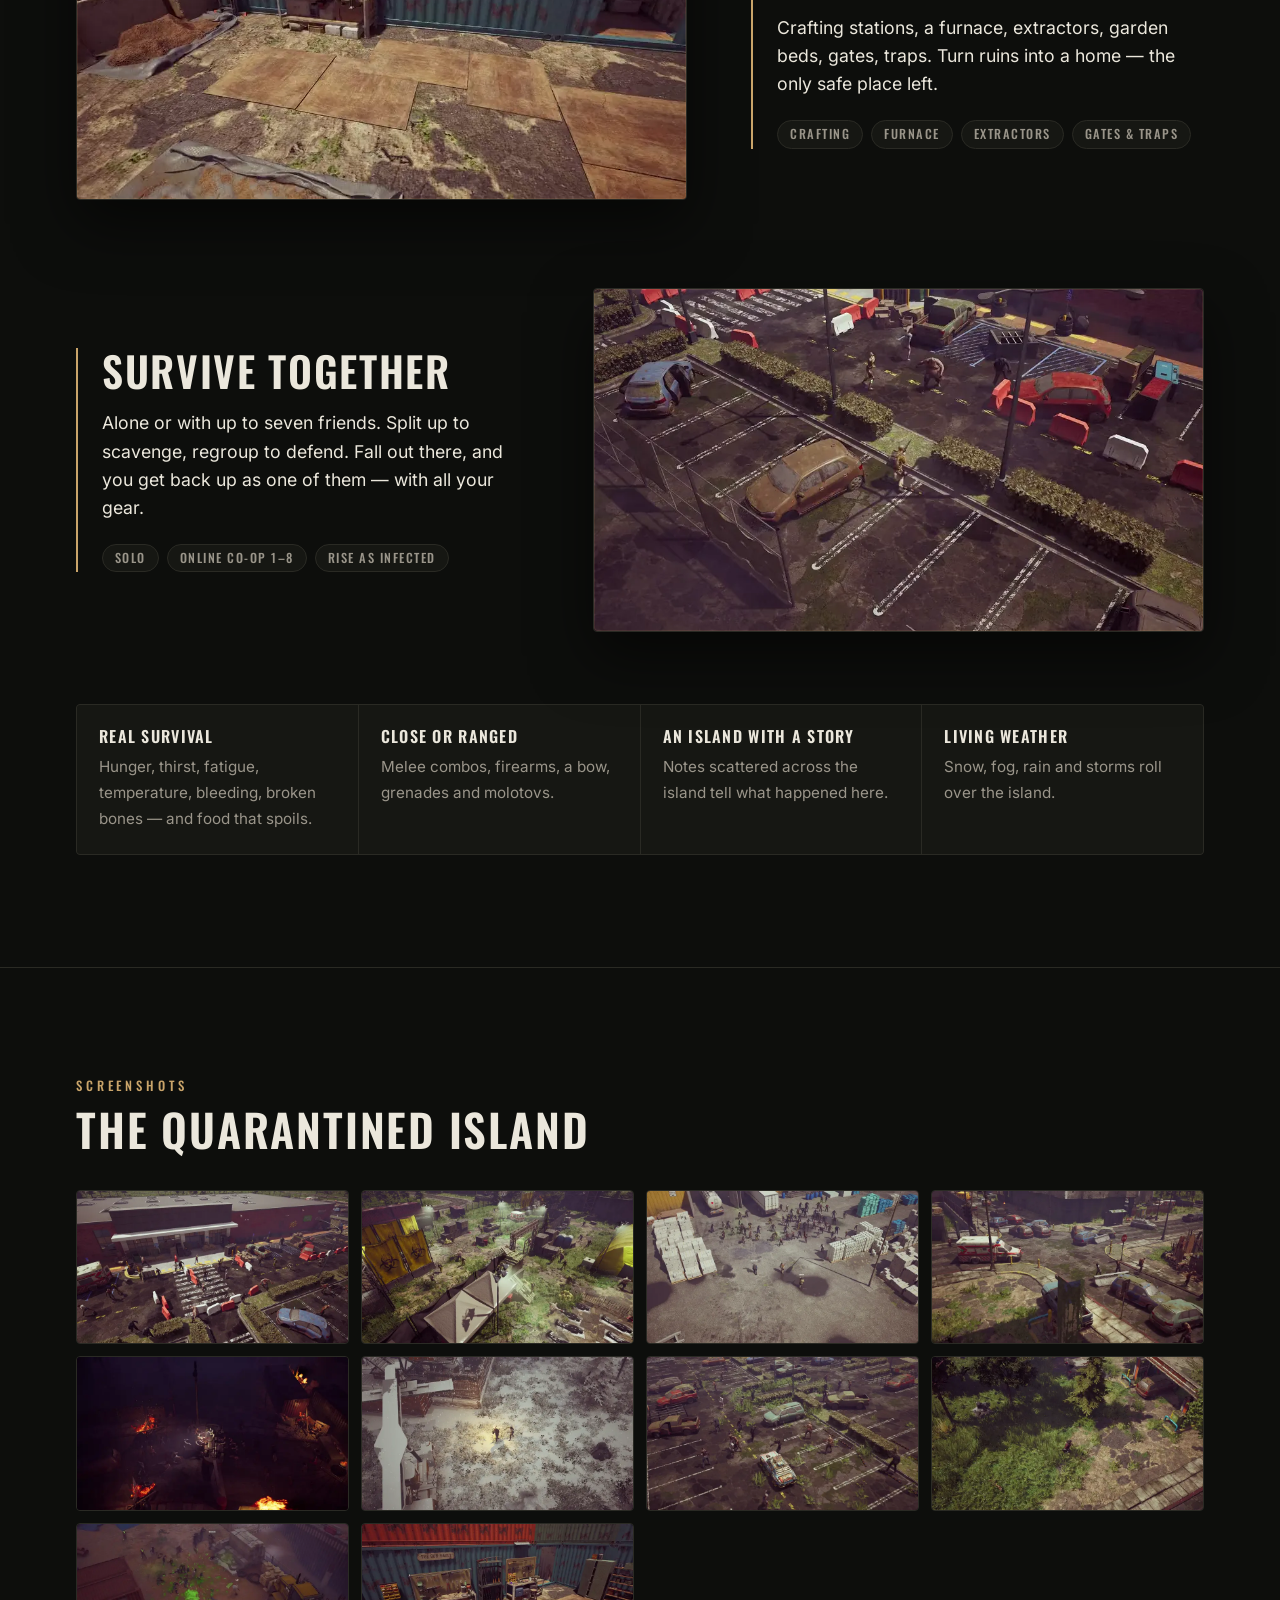
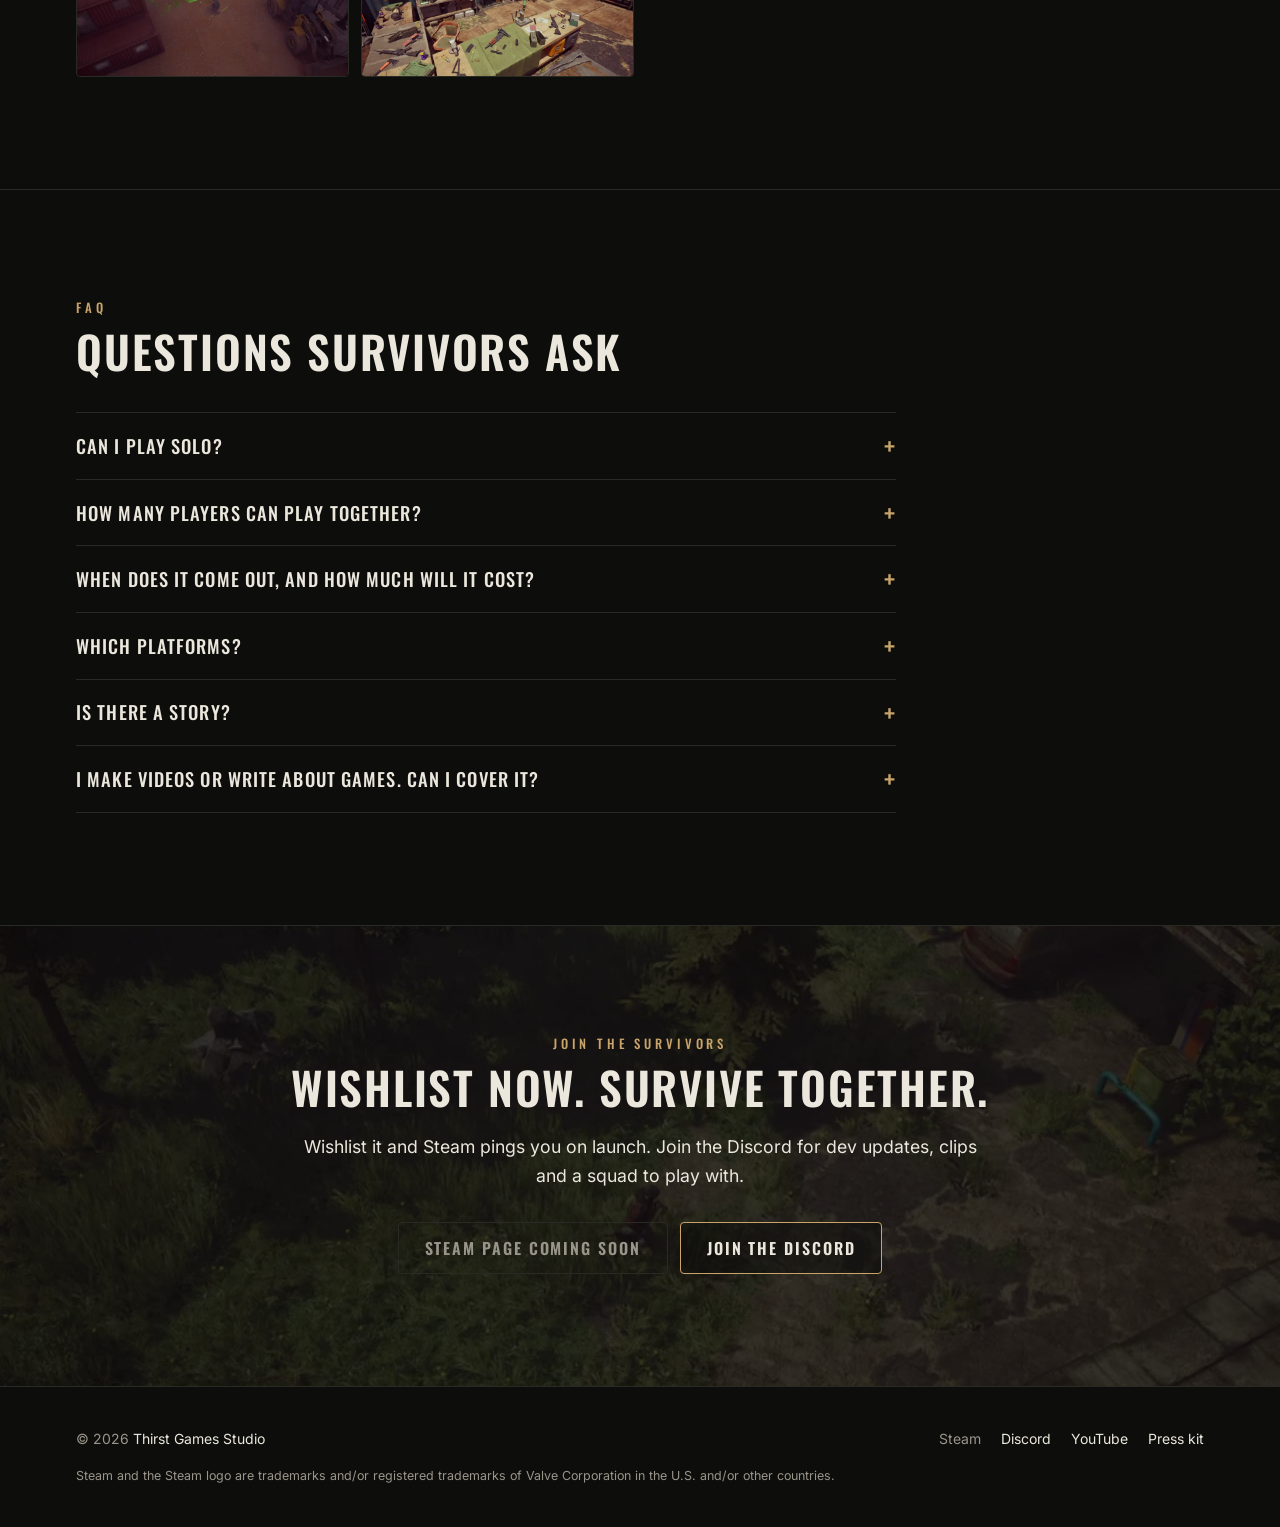
==== commit ef13e3ad: "Домен hopesurvival.com: абсолютные адреса, sitemap, robots, 404 без префикса репо Co-Authored-By: Cl" ====
--- a/index.html
+++ b/index.html
@@ -8,23 +8,23 @@
   <meta name="theme-color" content="#0d0e0c">
 
   <!-- Absolute URLs (canonical, social cards, JSON-LD, sitemap.xml, robots.txt) point at the
-       GitHub Pages address. Switch them to the custom domain once it is attached. -->
-  <link rel="canonical" href="https://vargdevelopment.github.io/HOPESurvivalWebsite/">
-  <link rel="alternate" hreflang="en" href="https://vargdevelopment.github.io/HOPESurvivalWebsite/">
-  <link rel="alternate" hreflang="ru" href="https://vargdevelopment.github.io/HOPESurvivalWebsite/ru/">
-  <link rel="alternate" hreflang="x-default" href="https://vargdevelopment.github.io/HOPESurvivalWebsite/">
+       custom domain, hopesurvival.com (see README). -->
+  <link rel="canonical" href="https://hopesurvival.com/">
+  <link rel="alternate" hreflang="en" href="https://hopesurvival.com/">
+  <link rel="alternate" hreflang="ru" href="https://hopesurvival.com/ru/">
+  <link rel="alternate" hreflang="x-default" href="https://hopesurvival.com/">
   <meta property="og:type" content="website">
   <meta property="og:locale" content="en_US">
   <meta property="og:locale:alternate" content="ru_RU">
   <meta property="og:site_name" content="HOPE: Survival">
   <meta property="og:title" content="HOPE: Survival — Co-op Zombie Survival">
   <meta property="og:description" content="Top-down co-op zombie survival for 1–8 players. The infected hunt by sound. Some nights, the horde comes for your base.">
-  <meta property="og:url" content="https://vargdevelopment.github.io/HOPESurvivalWebsite/">
-  <meta property="og:image" content="https://vargdevelopment.github.io/HOPESurvivalWebsite/assets/img/og.jpg">
+  <meta property="og:url" content="https://hopesurvival.com/">
+  <meta property="og:image" content="https://hopesurvival.com/assets/img/og.jpg">
   <meta property="og:image:width" content="1200">
   <meta property="og:image:height" content="630">
   <meta name="twitter:card" content="summary_large_image">
-  <meta name="twitter:image" content="https://vargdevelopment.github.io/HOPESurvivalWebsite/assets/img/og.jpg">
+  <meta name="twitter:image" content="https://hopesurvival.com/assets/img/og.jpg">
 
   <link rel="icon" type="image/png" href="assets/img/icon.png">
   <link rel="apple-touch-icon" href="assets/img/apple-touch-icon.png">
@@ -38,9 +38,9 @@
     "@context": "https://schema.org",
     "@type": "VideoGame",
     "name": "HOPE: Survival",
-    "url": "https://vargdevelopment.github.io/HOPESurvivalWebsite/",
+    "url": "https://hopesurvival.com/",
     "description": "A top-down co-op survival game for 1–8 players. Scavenge a quarantined island, build your base and hold the line against night hordes that follow the noise you make.",
-    "image": "https://vargdevelopment.github.io/HOPESurvivalWebsite/assets/img/og.jpg",
+    "image": "https://hopesurvival.com/assets/img/og.jpg",
     "genre": ["Survival", "Zombie", "Co-op", "Base building"],
     "gamePlatform": "PC",
     "playMode": ["SinglePlayer", "CoOp"],
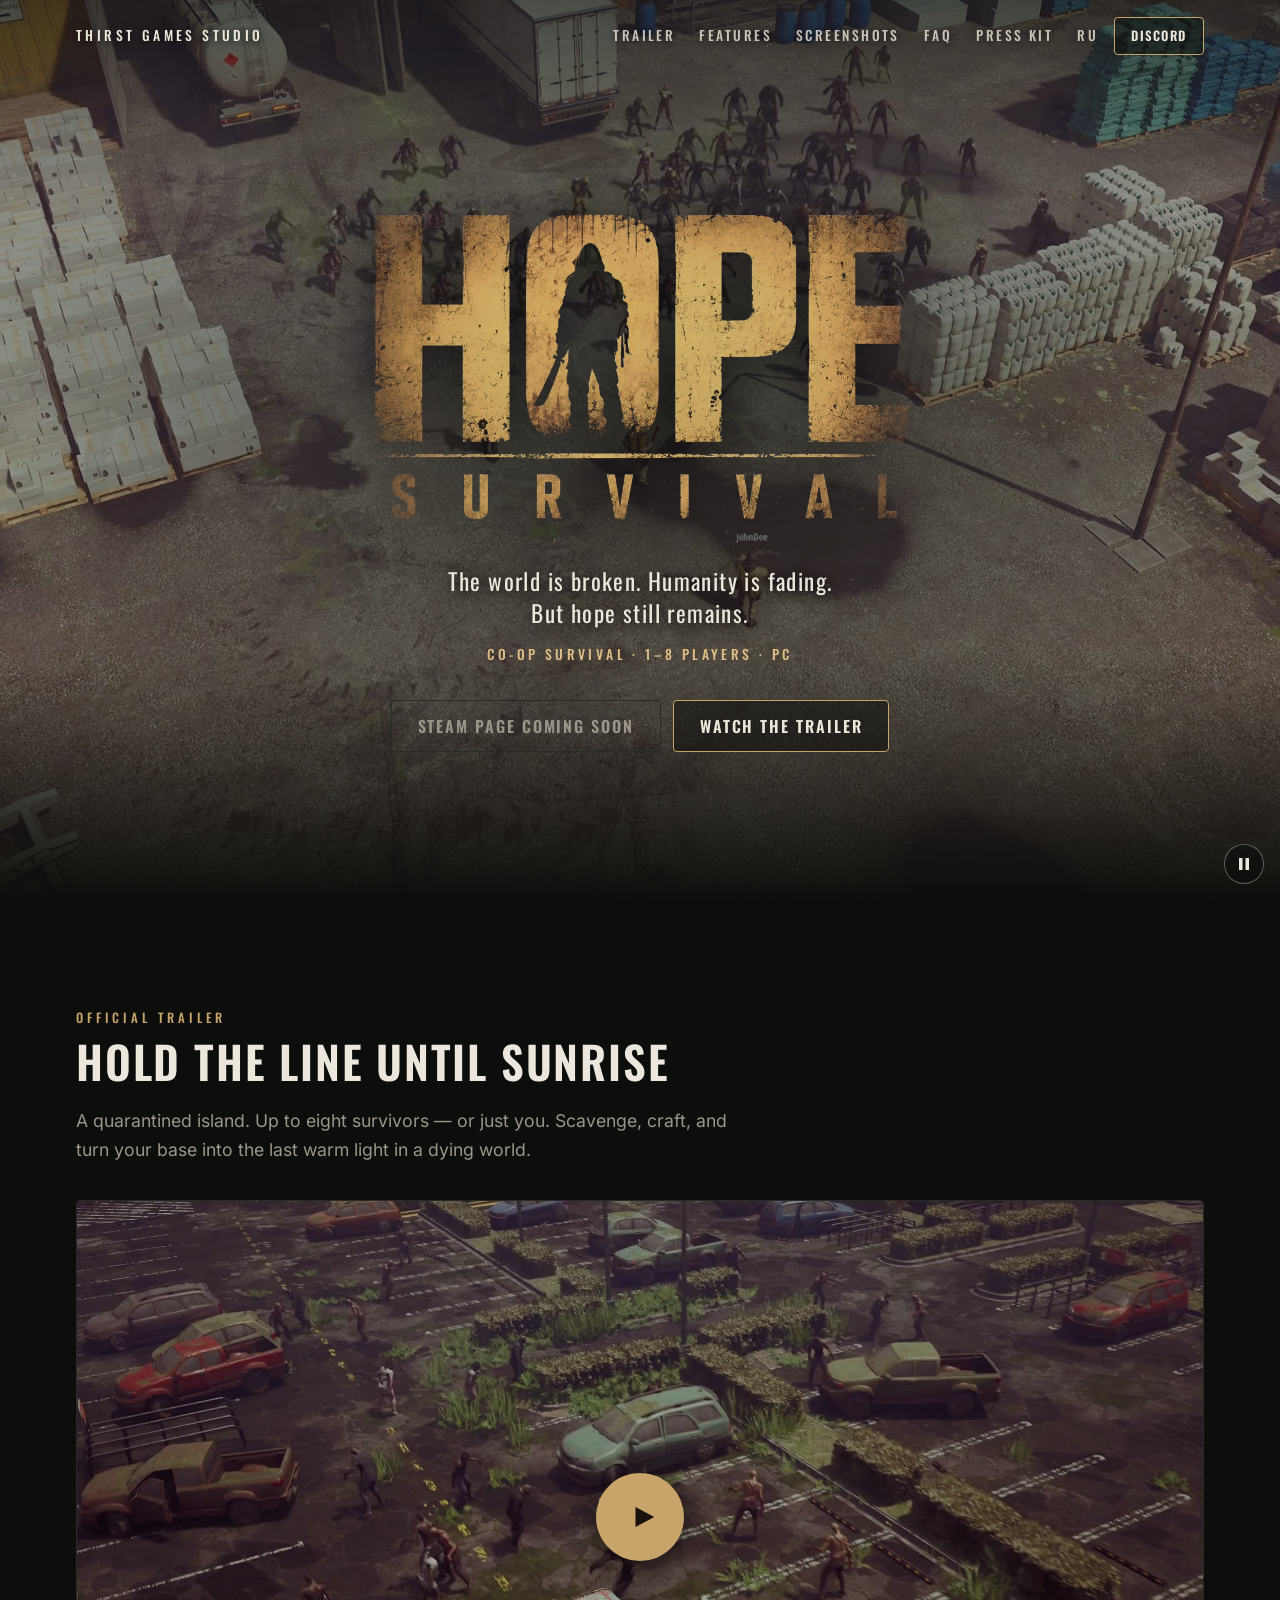
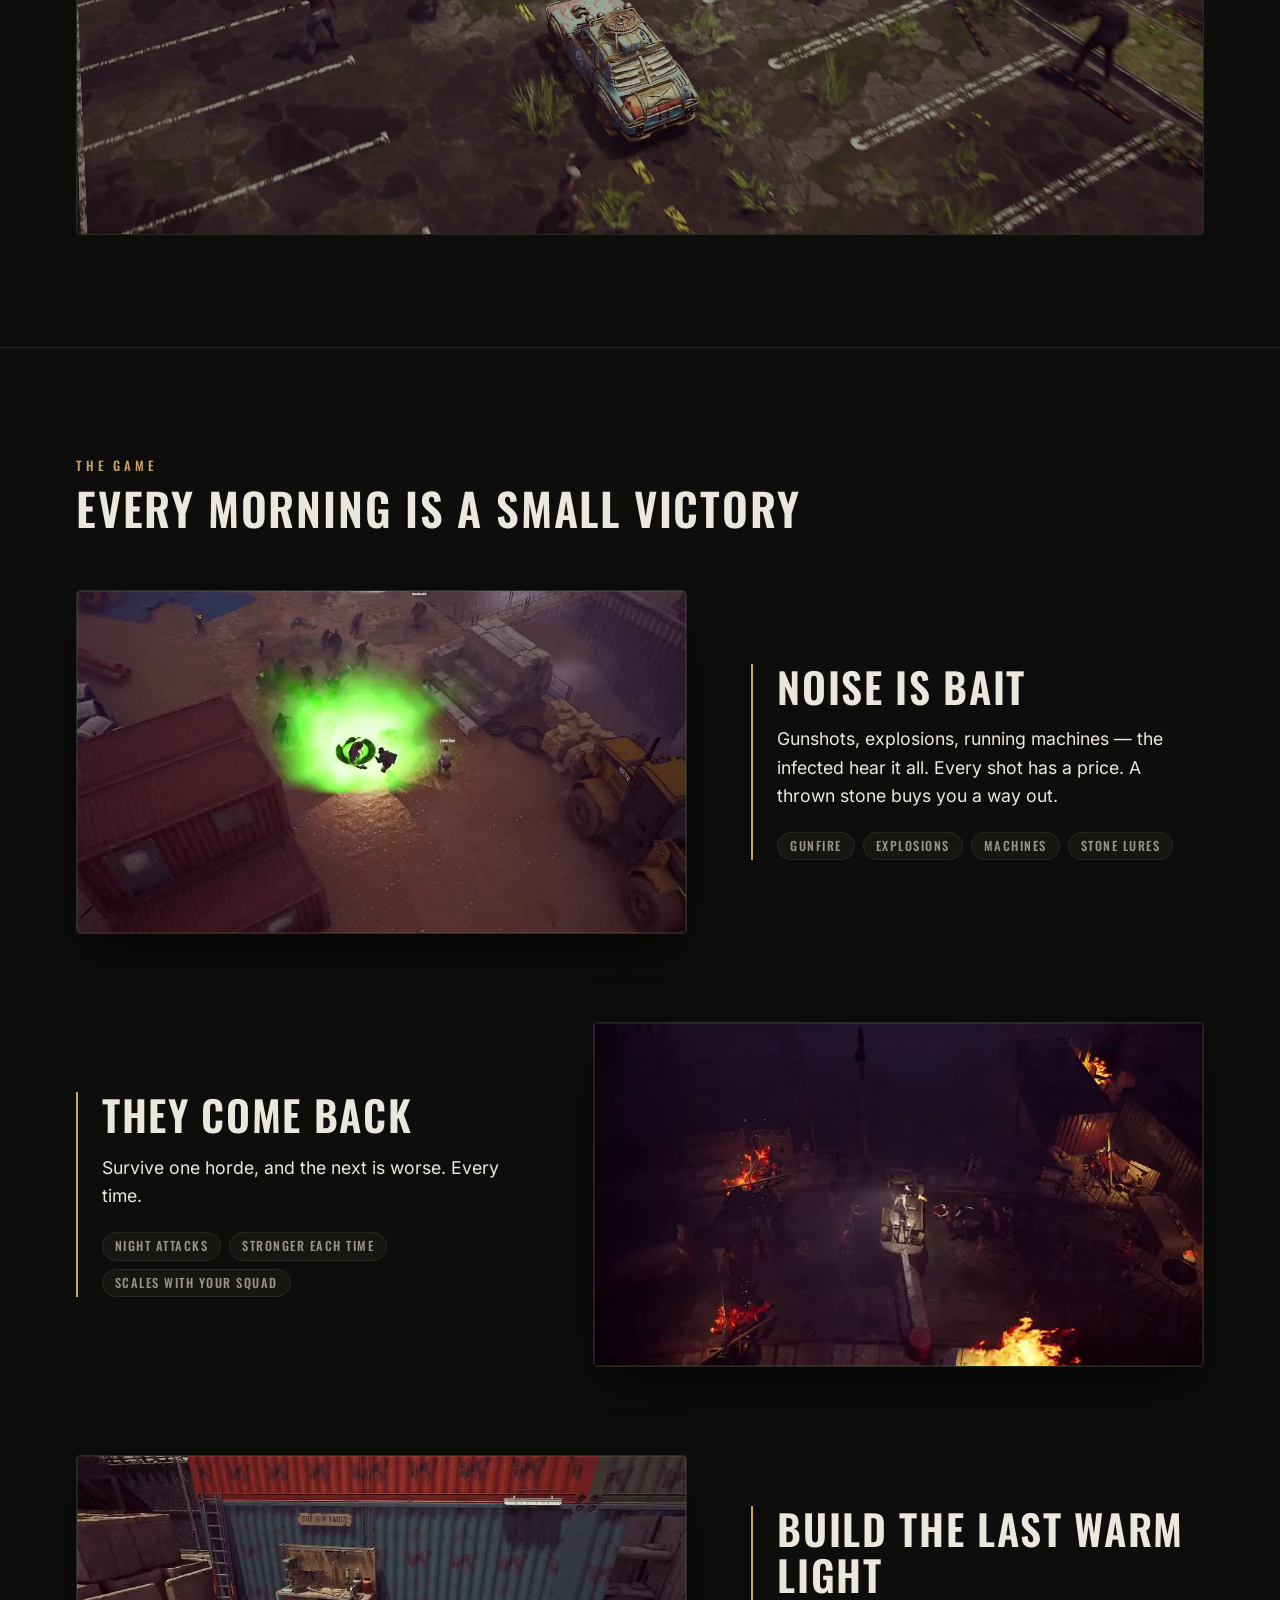
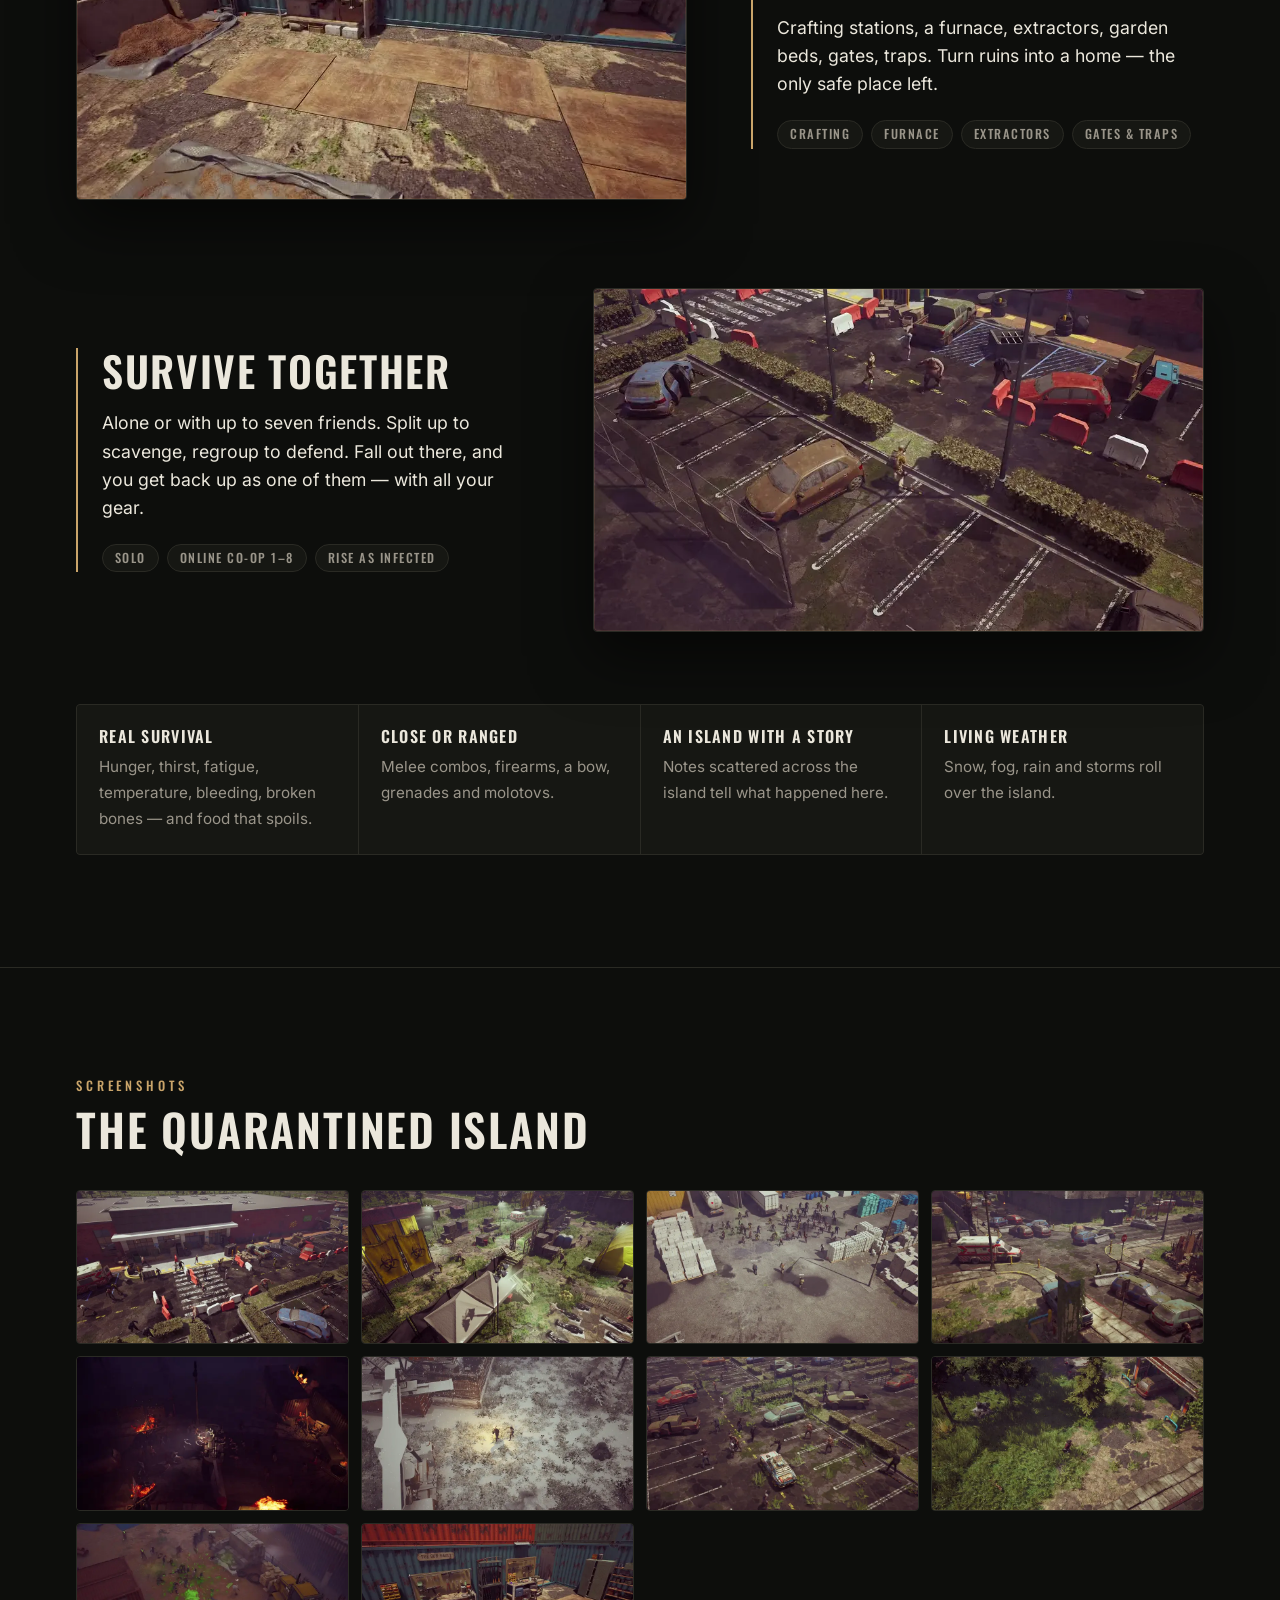
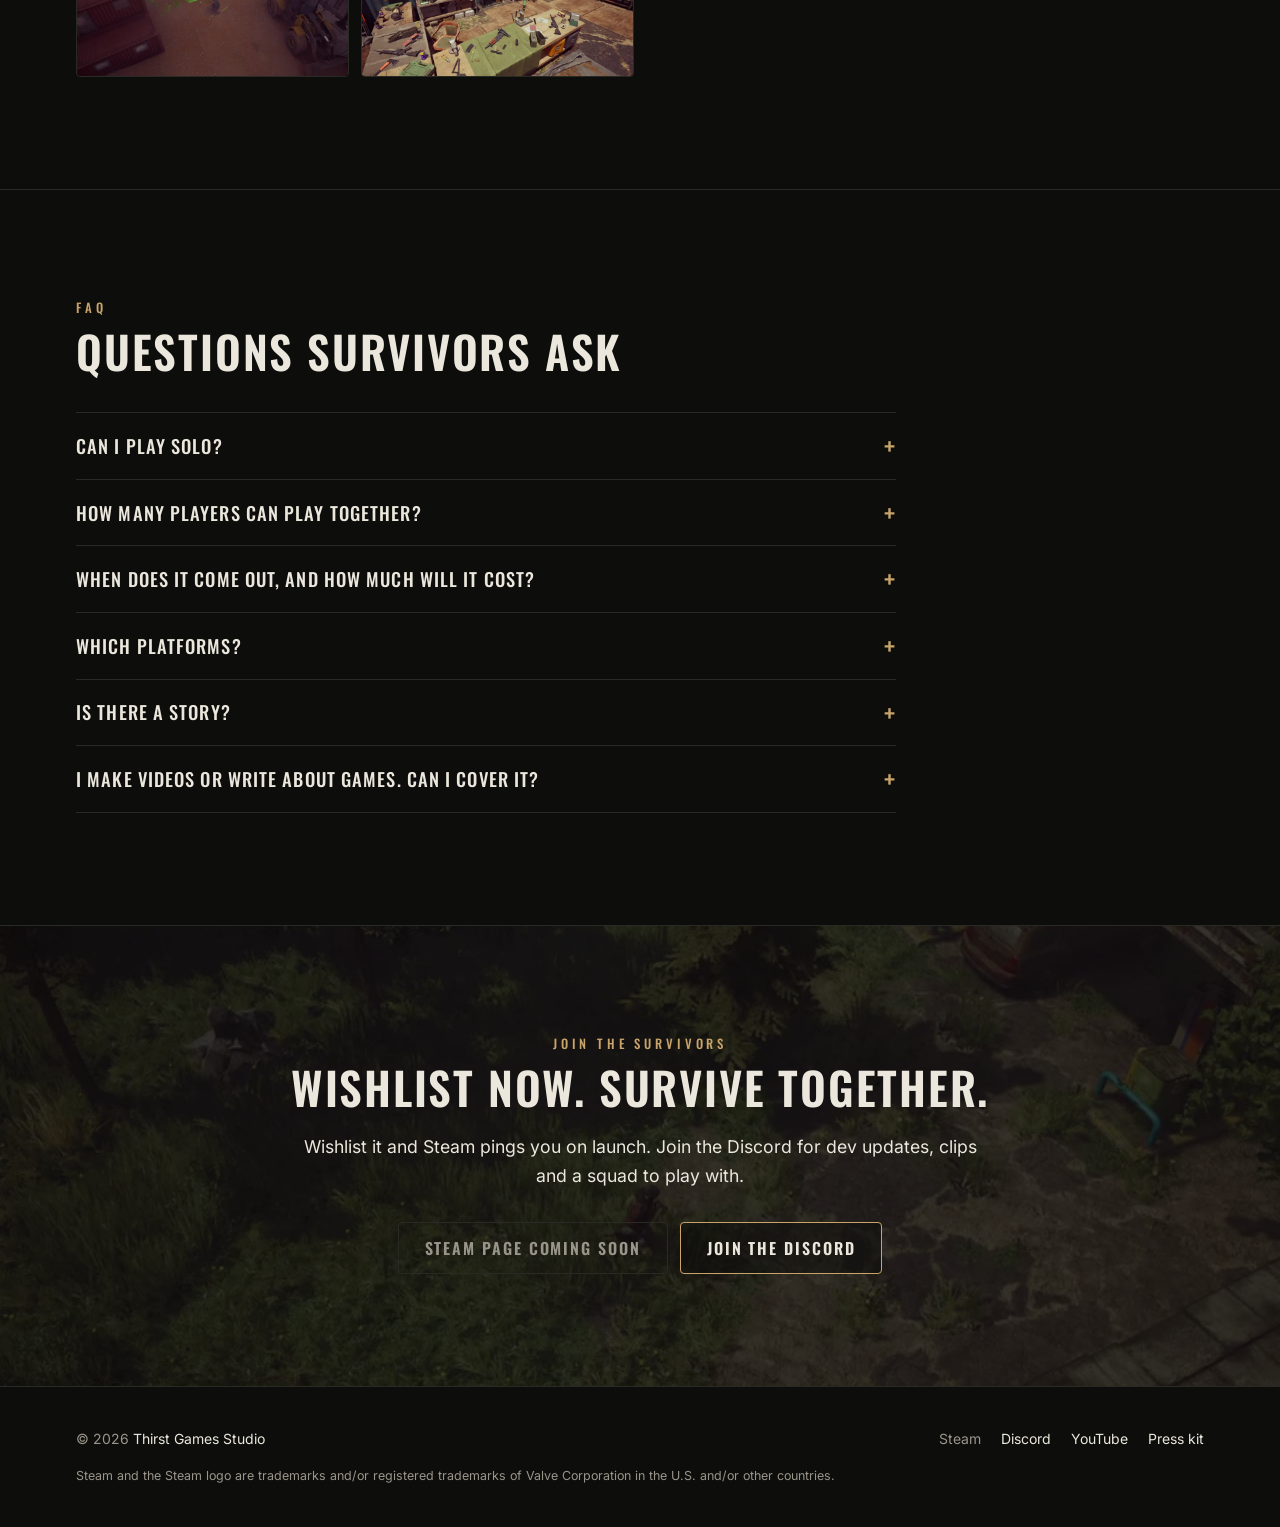
==== commit 7e0cab69: "Ссылка на студию — на thirst.games Co-Authored-By: Claude Opus 5.5 <noreply@anthropic.com>" ====
--- a/index.html
+++ b/index.html
@@ -31,7 +31,7 @@
 
   <link rel="preload" href="assets/fonts/oswald-latin.woff2" as="font" type="font/woff2" crossorigin>
   <link rel="preload" href="assets/img/logo.webp" as="image">
-  <link rel="stylesheet" href="assets/css/style.css?v=202610222309">
+  <link rel="stylesheet" href="assets/css/style.css?v=202610250306">
 
   <script type="application/ld+json">
   {
@@ -45,7 +45,7 @@
     "gamePlatform": "PC",
     "playMode": ["SinglePlayer", "CoOp"],
     "numberOfPlayers": { "@type": "QuantitativeValue", "minValue": 1, "maxValue": 8 },
-    "author": { "@type": "Organization", "name": "Thirst Games Studio", "url": "https://vargdevelopment.github.io/ThirstGamesStudioWebsite/" },
+    "author": { "@type": "Organization", "name": "Thirst Games Studio", "url": "https://thirst.games/" },
     "sameAs": ["https://discord.gg/fuRWEf5U7d"]
   }
   </script>
@@ -262,6 +262,6 @@
     <button type="button" data-next aria-label="Next screenshot">›</button>
   </dialog>
 
-  <script src="assets/js/site.js?v=202610222309"></script>
+  <script src="assets/js/site.js?v=202610250306"></script>
 </body>
 </html>
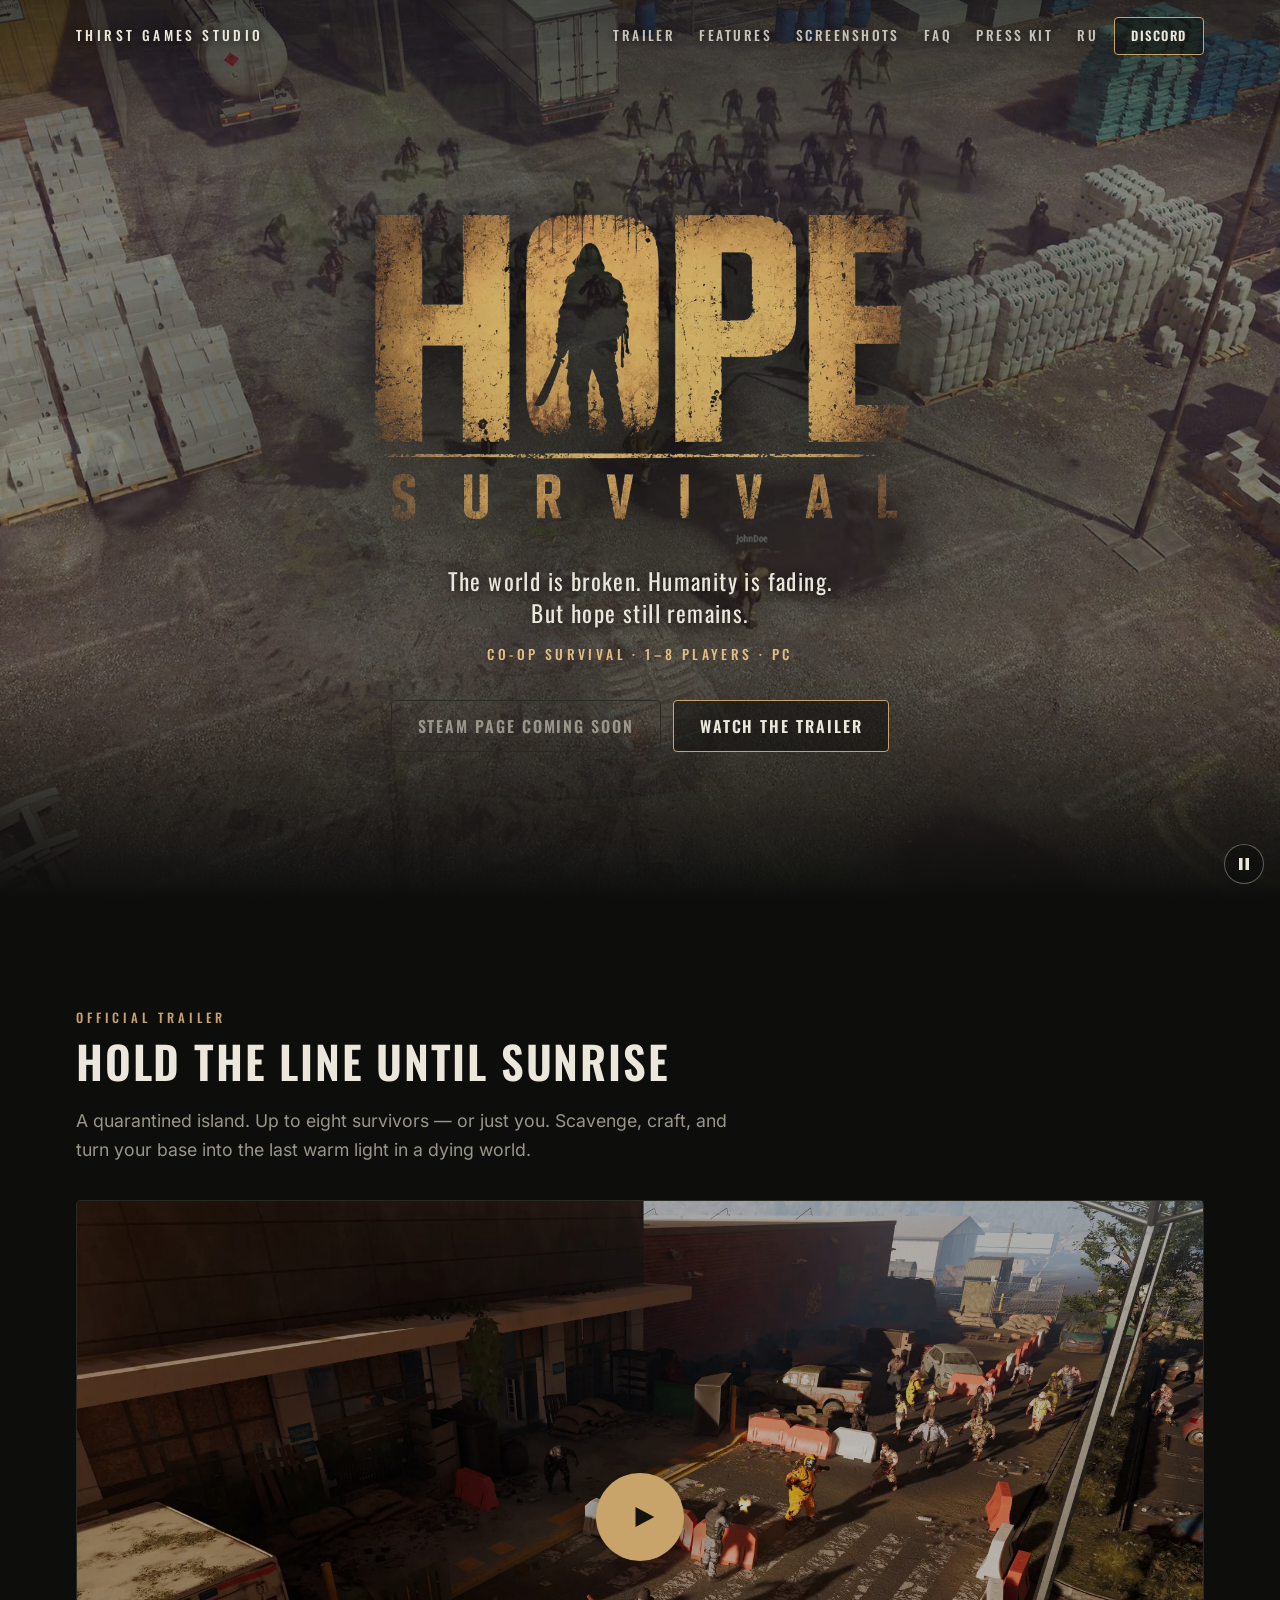
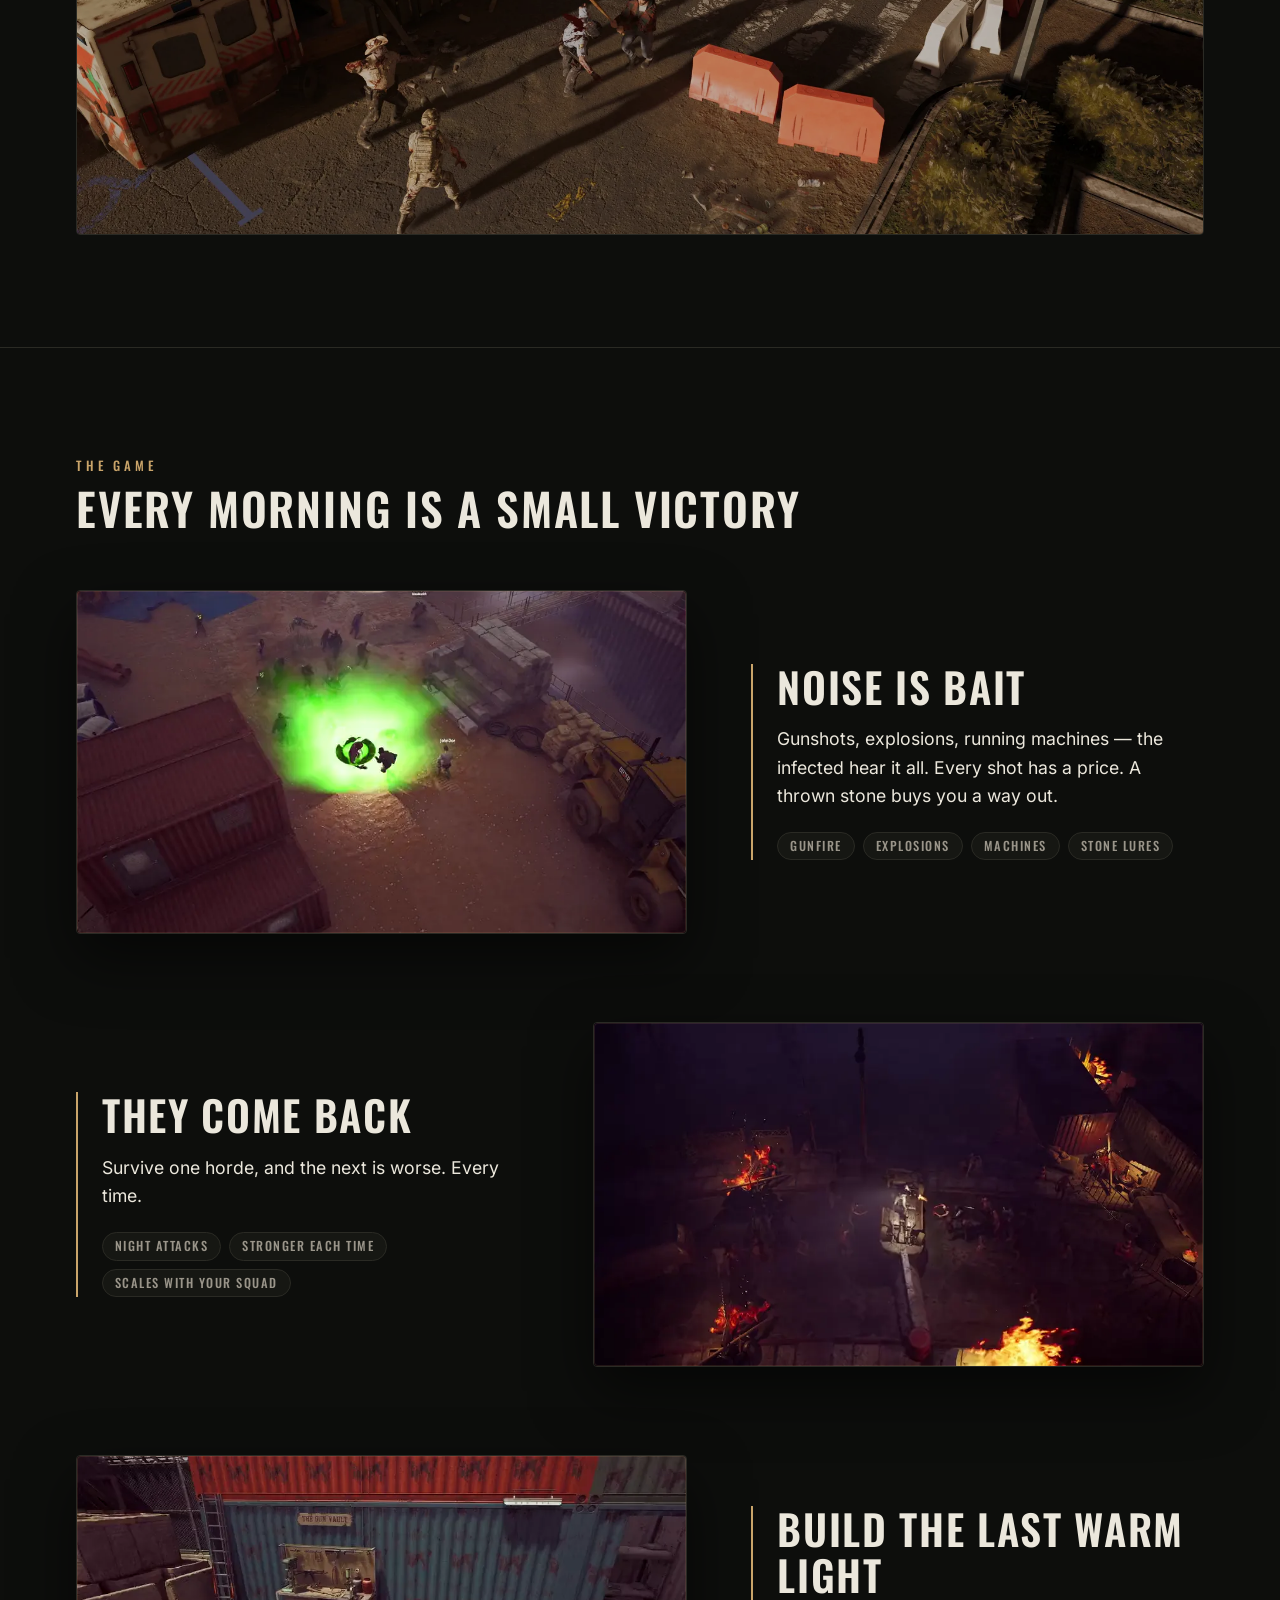
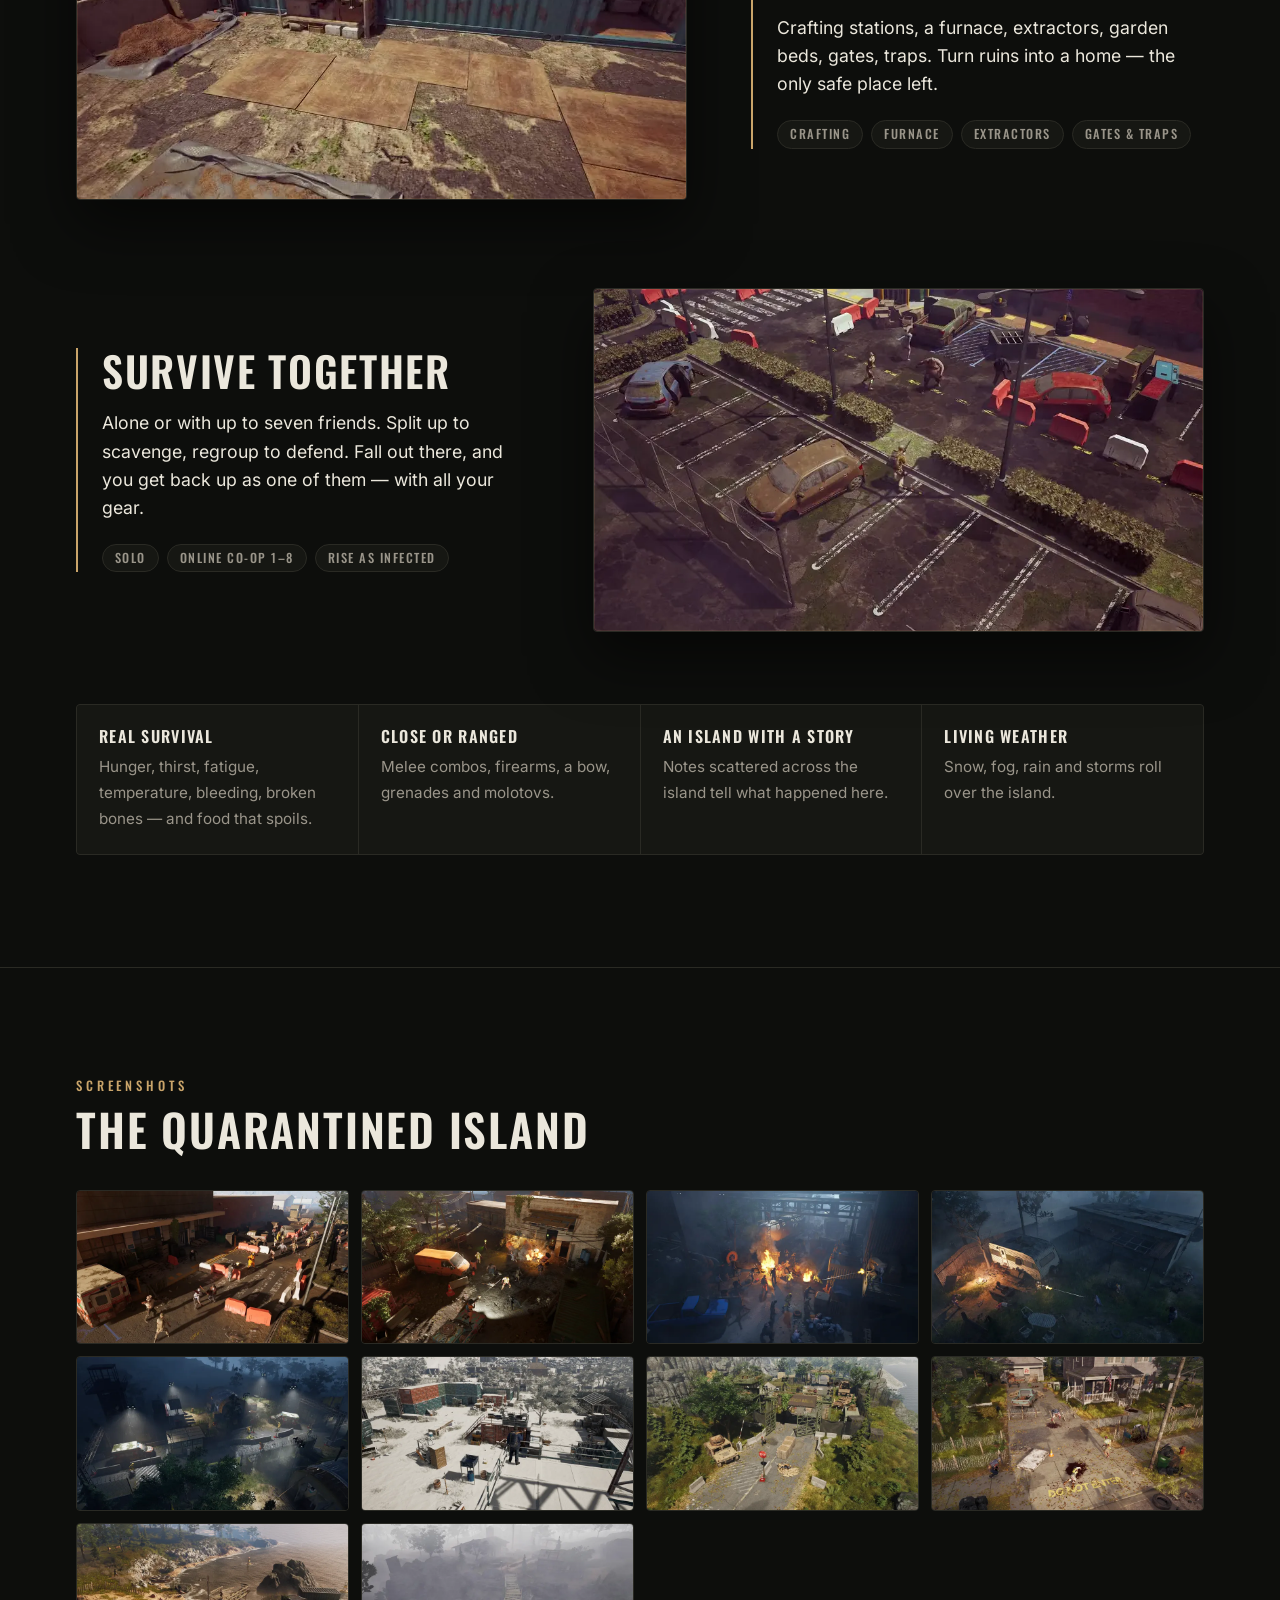
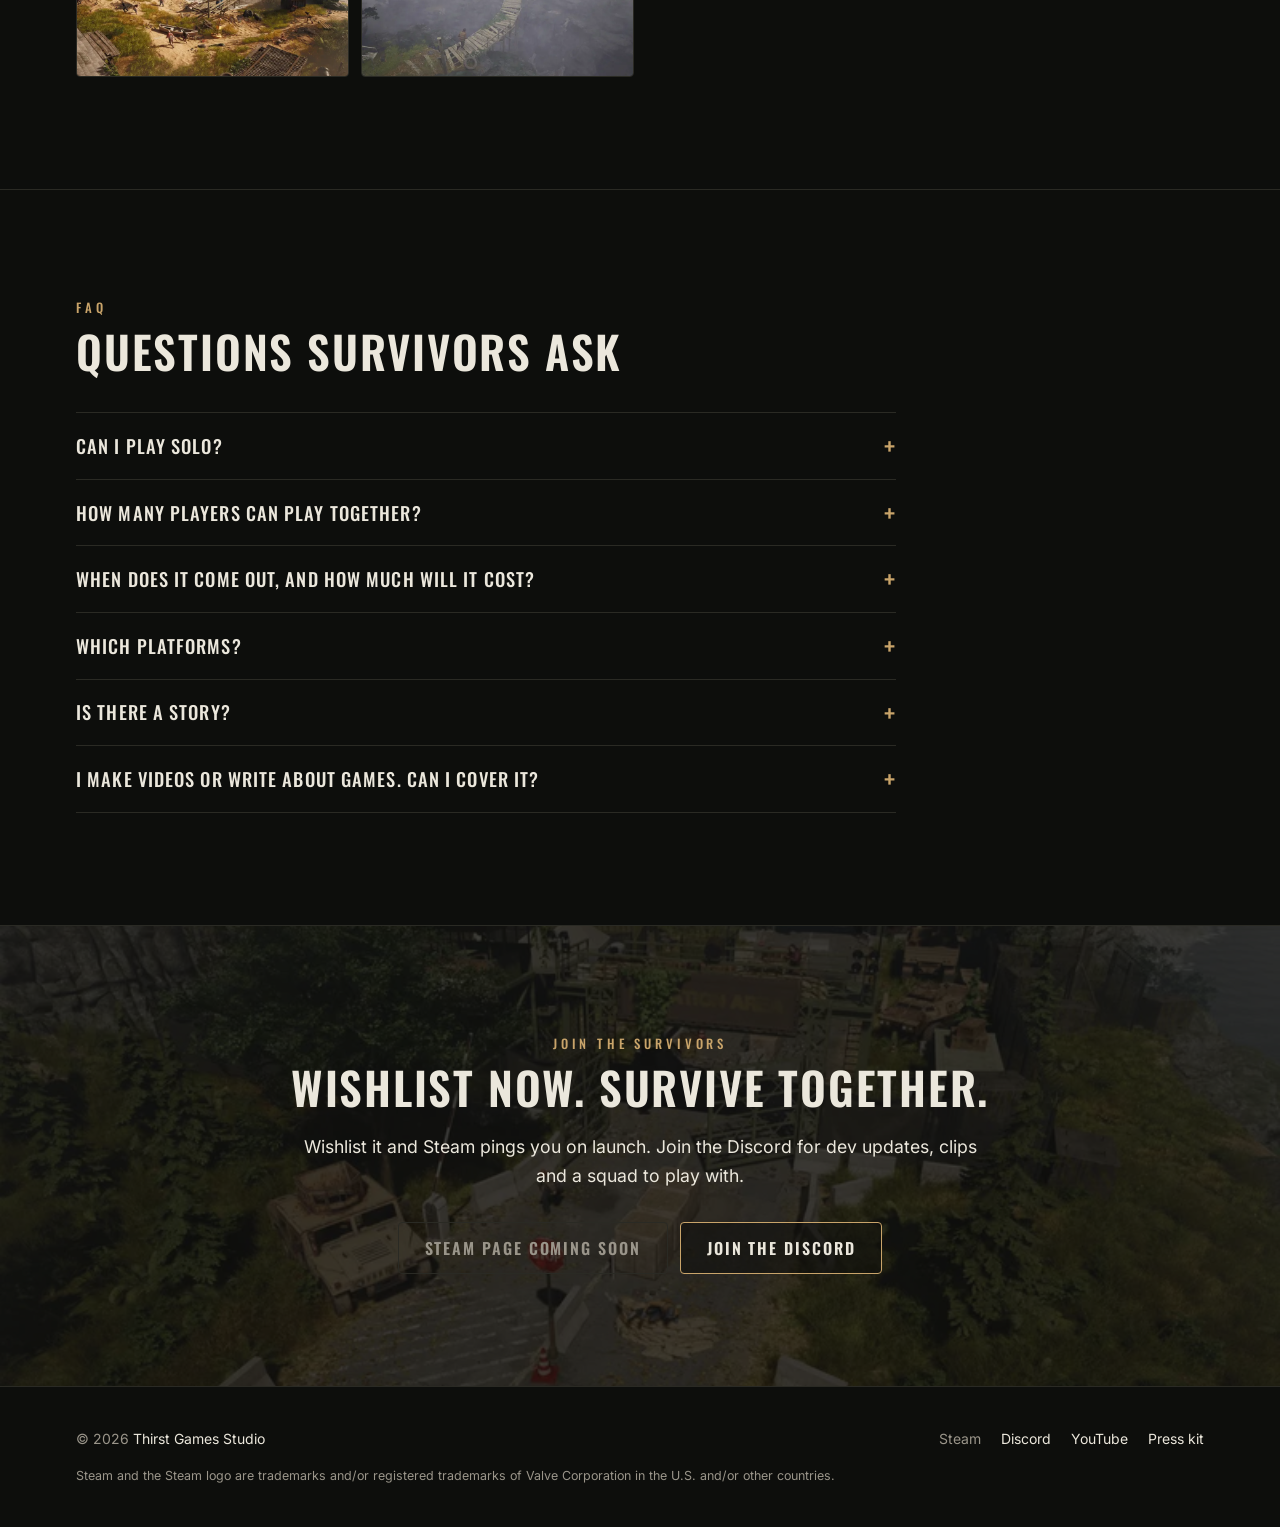
==== commit 075faa62: "Новые внутриигровые скриншоты вместо кадров трейлера: галерея, пресс-кит, архив в 4K, превью для соц" ====
--- a/index.html
+++ b/index.html
@@ -20,18 +20,18 @@
   <meta property="og:title" content="HOPE: Survival — Co-op Zombie Survival">
   <meta property="og:description" content="Top-down co-op zombie survival for 1–8 players. The infected hunt by sound. Some nights, the horde comes for your base.">
   <meta property="og:url" content="https://hopesurvival.com/">
-  <meta property="og:image" content="https://hopesurvival.com/assets/img/og.jpg">
+  <meta property="og:image" content="https://hopesurvival.com/assets/img/og-hope.jpg">
   <meta property="og:image:width" content="1200">
   <meta property="og:image:height" content="630">
   <meta name="twitter:card" content="summary_large_image">
-  <meta name="twitter:image" content="https://hopesurvival.com/assets/img/og.jpg">
+  <meta name="twitter:image" content="https://hopesurvival.com/assets/img/og-hope.jpg">
 
   <link rel="icon" type="image/png" href="assets/img/icon.png">
   <link rel="apple-touch-icon" href="assets/img/apple-touch-icon.png">
 
   <link rel="preload" href="assets/fonts/oswald-latin.woff2" as="font" type="font/woff2" crossorigin>
   <link rel="preload" href="assets/img/logo.webp" as="image">
-  <link rel="stylesheet" href="assets/css/style.css?v=202610250306">
+  <link rel="stylesheet" href="assets/css/style.css?v=20261110013827">
 
   <script type="application/ld+json">
   {
@@ -40,7 +40,7 @@
     "name": "HOPE: Survival",
     "url": "https://hopesurvival.com/",
     "description": "A top-down co-op survival game for 1–8 players. Scavenge a quarantined island, build your base and hold the line against night hordes that follow the noise you make.",
-    "image": "https://hopesurvival.com/assets/img/og.jpg",
+    "image": "https://hopesurvival.com/assets/img/og-hope.jpg",
     "genre": ["Survival", "Zombie", "Co-op", "Base building"],
     "gamePlatform": "PC",
     "playMode": ["SinglePlayer", "CoOp"],
@@ -100,7 +100,7 @@
         <h2>Hold the line until sunrise</h2>
         <p class="lead">A quarantined island. Up to eight survivors — or just you. Scavenge, craft, and turn your base into the last warm light in a dying world.</p>
         <div class="trailer" data-trailer>
-          <img src="assets/img/screens/07-parking-lot.webp" alt="" loading="lazy">
+          <img src="assets/img/screens/04-street.webp" alt="" loading="lazy">
           <button class="play" type="button" aria-label="Play the trailer">
             <span><svg viewBox="0 0 24 24" aria-hidden="true"><path d="M6 4l15 8-15 8z"/></svg></span>
           </button>
@@ -181,16 +181,16 @@
         <p class="eyebrow">Screenshots</p>
         <h2>The quarantined island</h2>
         <div class="gallery">
-          <a href="assets/img/screens/01-compound.webp" data-shot><img src="assets/img/screens/01-compound-thumb.webp" width="800" height="450" alt="Infected swarming a barricaded compound" loading="lazy"></a>
-          <a href="assets/img/screens/02-base.webp" data-shot><img src="assets/img/screens/02-base-thumb.webp" width="800" height="450" alt="A fortified survivor camp" loading="lazy"></a>
-          <a href="assets/img/screens/06-horde.webp" data-shot><img src="assets/img/screens/06-horde-thumb.webp" width="800" height="450" alt="A horde in a warehouse yard" loading="lazy"></a>
-          <a href="assets/img/screens/04-street.webp" data-shot><img src="assets/img/screens/04-street-thumb.webp" width="800" height="450" alt="An abandoned street with an ambulance" loading="lazy"></a>
-          <a href="assets/img/screens/03-night-fires.webp" data-shot><img src="assets/img/screens/03-night-fires-thumb.webp" width="800" height="450" alt="Night defense among fires" loading="lazy"></a>
-          <a href="assets/img/screens/08-snow.webp" data-shot><img src="assets/img/screens/08-snow-thumb.webp" width="800" height="450" alt="A fight in the snow" loading="lazy"></a>
-          <a href="assets/img/screens/07-parking-lot.webp" data-shot><img src="assets/img/screens/07-parking-lot-thumb.webp" width="800" height="450" alt="An overgrown parking lot full of infected" loading="lazy"></a>
-          <a href="assets/img/screens/09-forest.webp" data-shot><img src="assets/img/screens/09-forest-thumb.webp" width="800" height="450" alt="Scavenging at the edge of the forest" loading="lazy"></a>
-          <a href="assets/img/screens/05-toxic-cloud.webp" data-shot><img src="assets/img/screens/05-toxic-cloud-thumb.webp" width="800" height="450" alt="A toxic cloud bursting in a crowd of infected" loading="lazy"></a>
-          <a href="assets/img/screens/10-gun-vault.webp" data-shot><img src="assets/img/screens/10-gun-vault-thumb.webp" width="800" height="450" alt="A workshop with weapons on the benches" loading="lazy"></a>
+          <a href="assets/img/screens/04-street.webp" data-shot><img src="assets/img/screens/04-street-thumb.webp" width="800" height="450" alt="A crowd of infected pouring down a barricaded street" loading="lazy"></a>
+          <a href="assets/img/screens/05-explosion.webp" data-shot><img src="assets/img/screens/05-explosion-thumb.webp" width="800" height="450" alt="An explosion in a backyard full of infected" loading="lazy"></a>
+          <a href="assets/img/screens/09-warehouse-fire.webp" data-shot><img src="assets/img/screens/09-warehouse-fire-thumb.webp" width="800" height="450" alt="A firefight in a burning warehouse" loading="lazy"></a>
+          <a href="assets/img/screens/02-trailer-camp.webp" data-shot><img src="assets/img/screens/02-trailer-camp-thumb.webp" width="800" height="450" alt="Gunfire at a trailer camp in the fog" loading="lazy"></a>
+          <a href="assets/img/screens/08-night-outpost.webp" data-shot><img src="assets/img/screens/08-night-outpost-thumb.webp" width="800" height="450" alt="A floodlit outpost at night" loading="lazy"></a>
+          <a href="assets/img/screens/03-snow-base.webp" data-shot><img src="assets/img/screens/03-snow-base-thumb.webp" width="800" height="450" alt="A survivor on the walls of a snowbound base" loading="lazy"></a>
+          <a href="assets/img/screens/10-checkpoint.webp" data-shot><img src="assets/img/screens/10-checkpoint-thumb.webp" width="800" height="450" alt="A fortified checkpoint on a cliff road" loading="lazy"></a>
+          <a href="assets/img/screens/07-suburb.webp" data-shot><img src="assets/img/screens/07-suburb-thumb.webp" width="800" height="450" alt="A suburban street marked DO NOT ENTER" loading="lazy"></a>
+          <a href="assets/img/screens/01-shore.webp" data-shot><img src="assets/img/screens/01-shore-thumb.webp" width="800" height="450" alt="Infected roaming a rocky shore" loading="lazy"></a>
+          <a href="assets/img/screens/06-fog-bridge.webp" data-shot><img src="assets/img/screens/06-fog-bridge-thumb.webp" width="800" height="450" alt="A wooden bridge over a fog-filled ravine" loading="lazy"></a>
         </div>
       </div>
     </section>
@@ -229,7 +229,7 @@
     </section>
 
     <section class="section cta">
-      <img class="cta-bg" src="assets/img/screens/09-forest-thumb.webp" alt="" loading="lazy">
+      <img class="cta-bg" src="assets/img/screens/10-checkpoint-thumb.webp" alt="" loading="lazy">
       <div class="wrap">
         <p class="eyebrow">Join the survivors</p>
         <h2>Wishlist now. Survive together.</h2>
@@ -262,6 +262,6 @@
     <button type="button" data-next aria-label="Next screenshot">›</button>
   </dialog>
 
-  <script src="assets/js/site.js?v=202610250306"></script>
+  <script src="assets/js/site.js?v=20261110013827"></script>
 </body>
 </html>
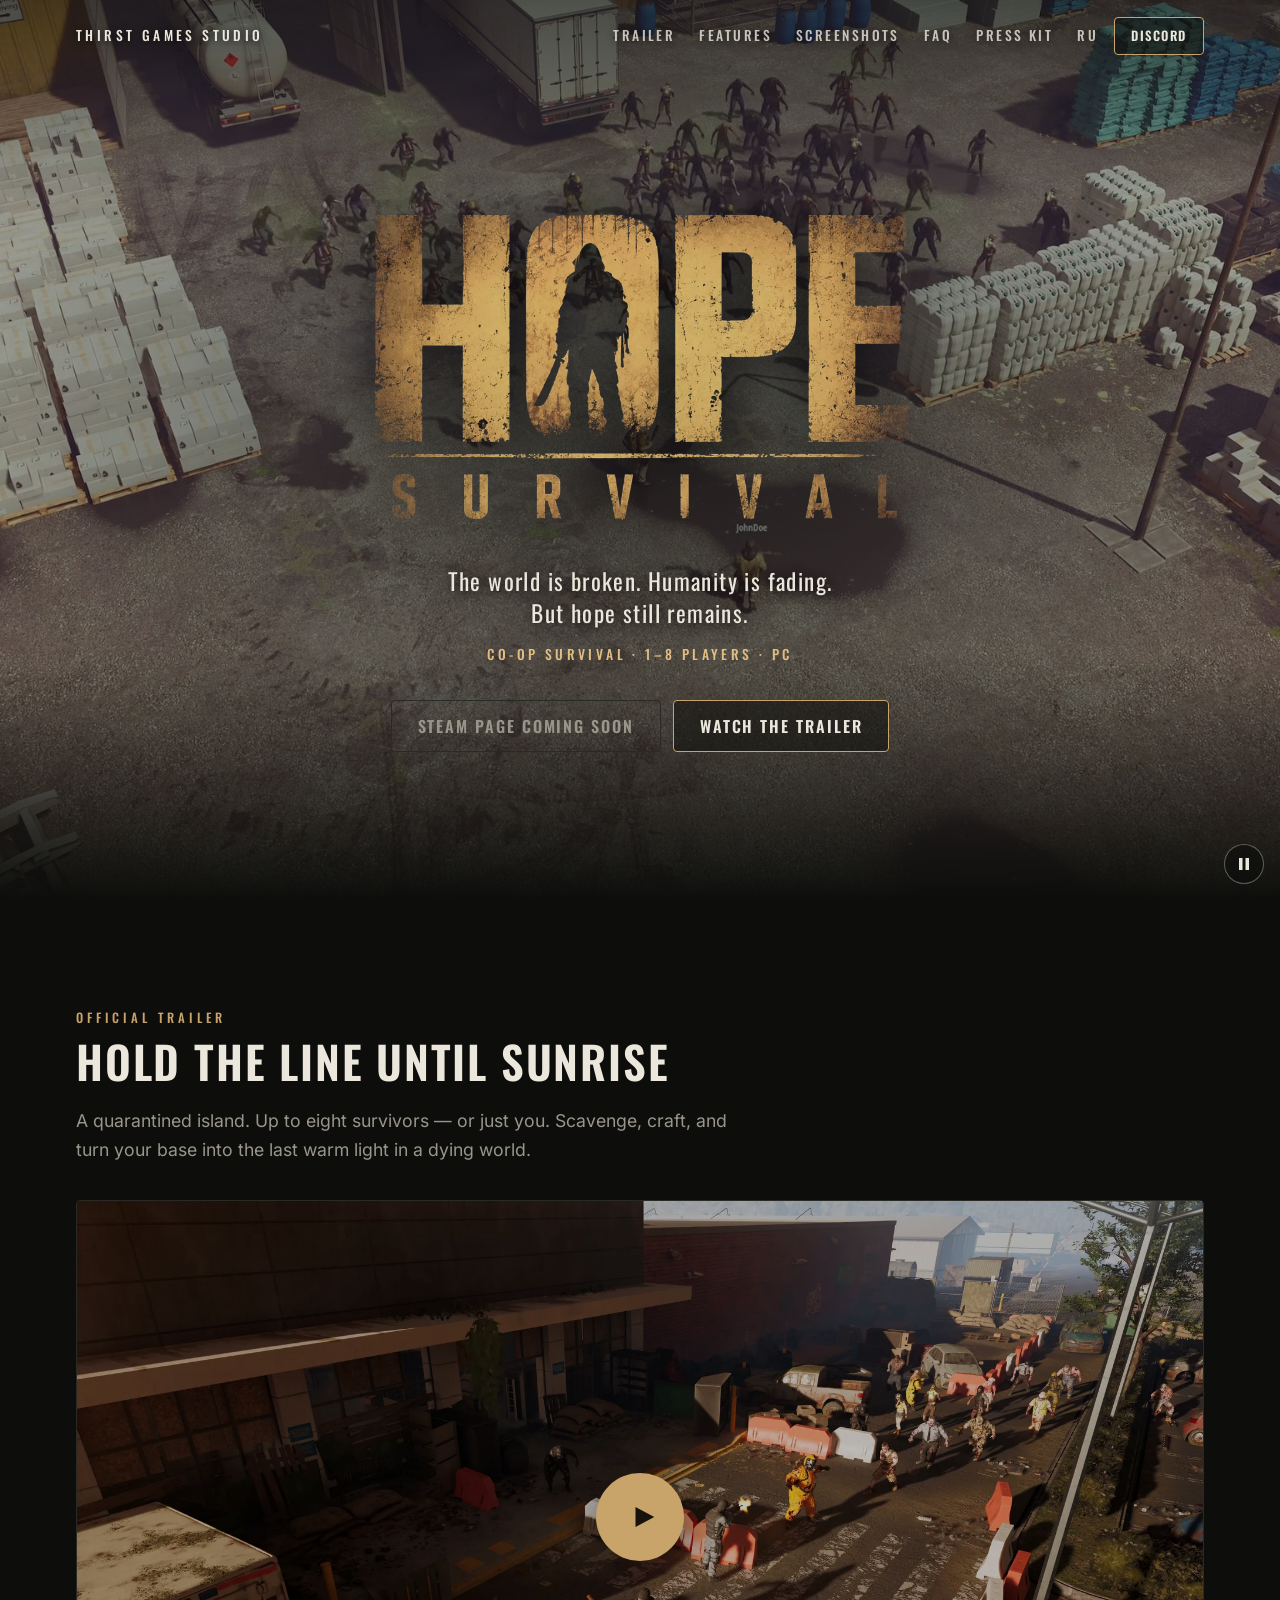
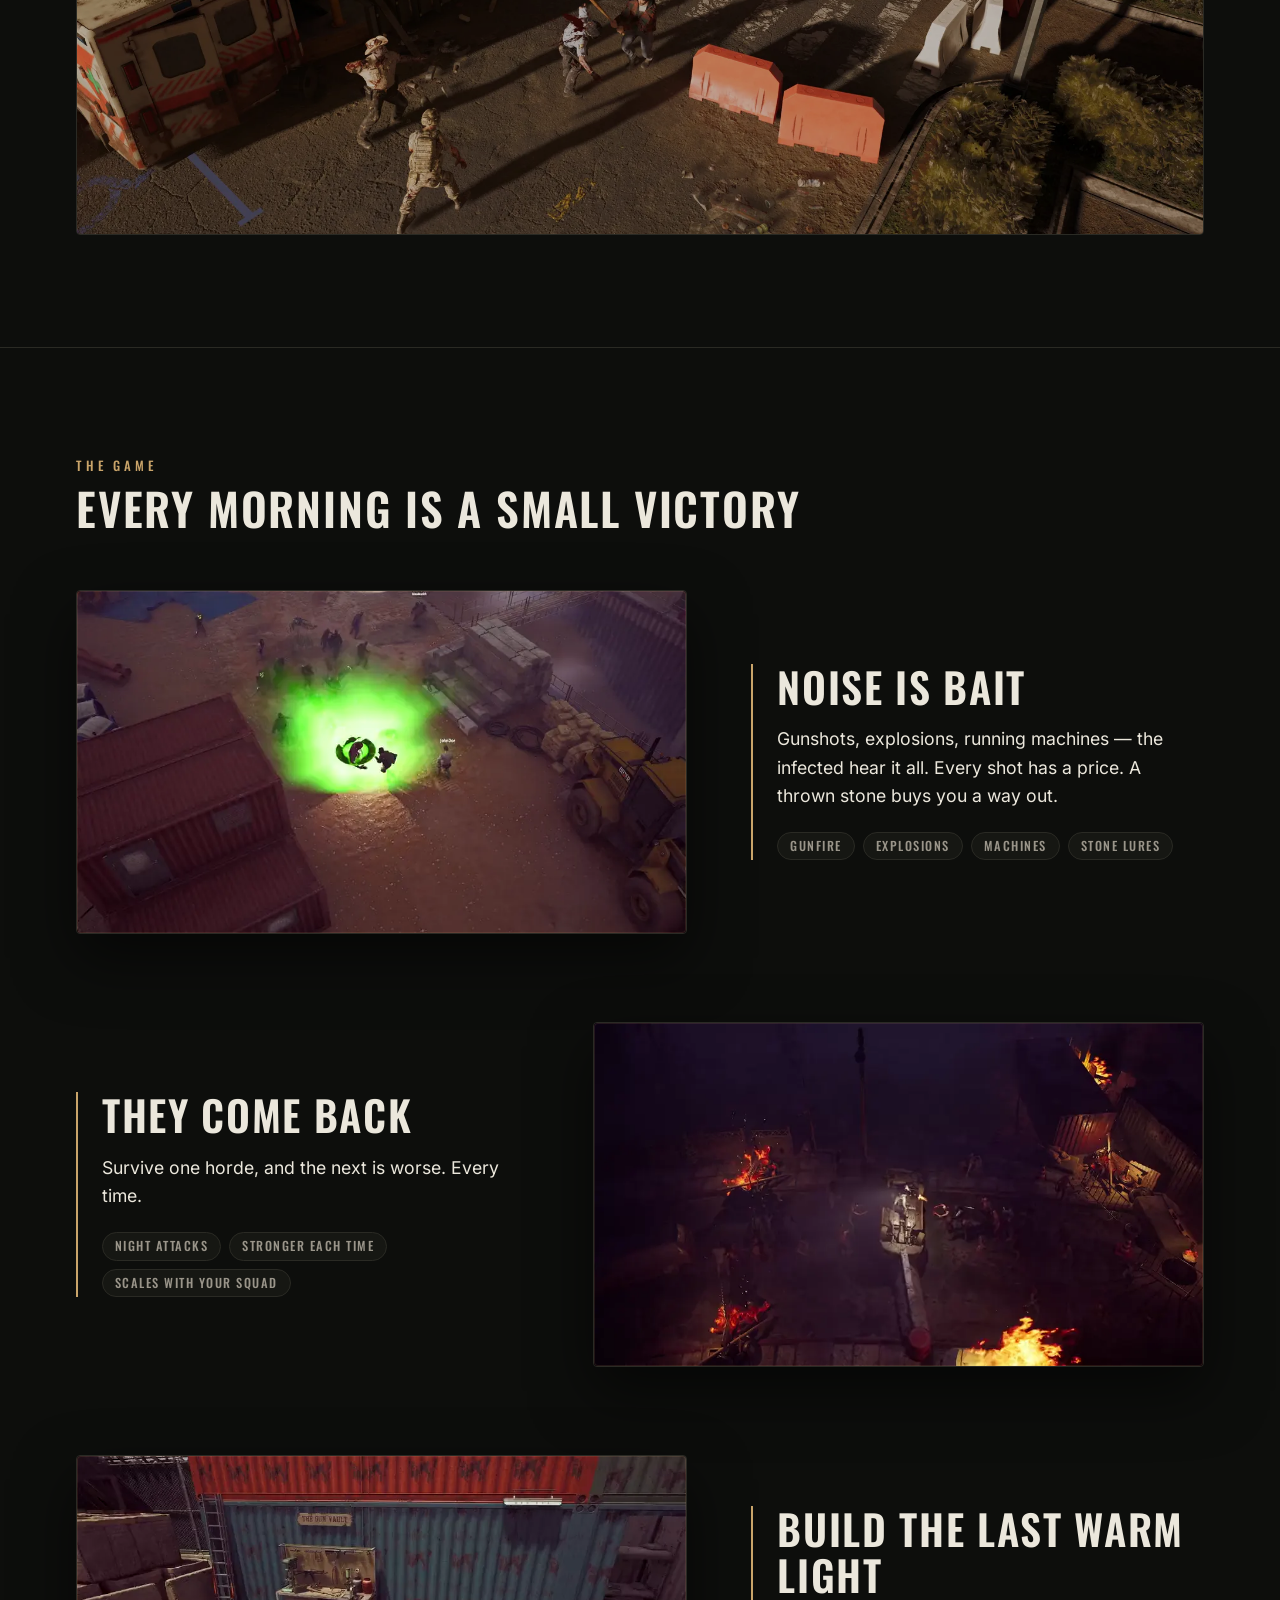
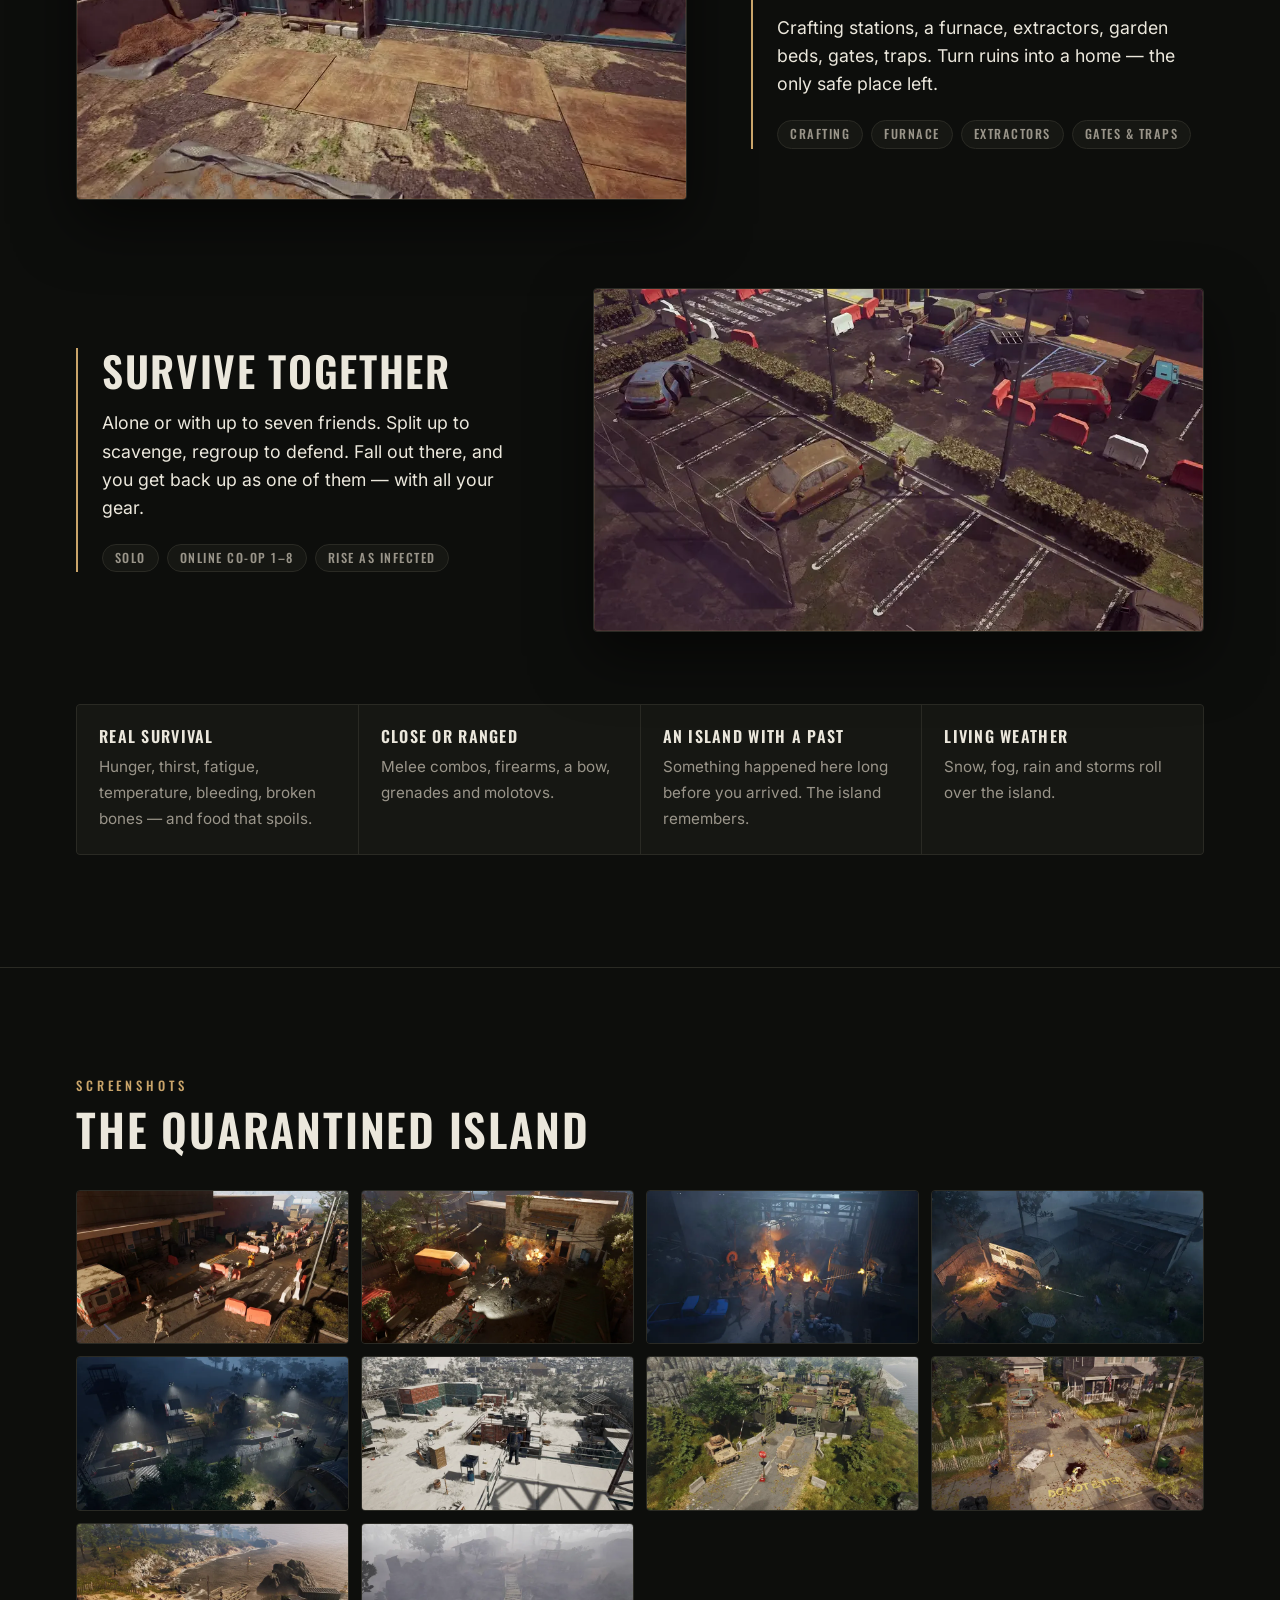
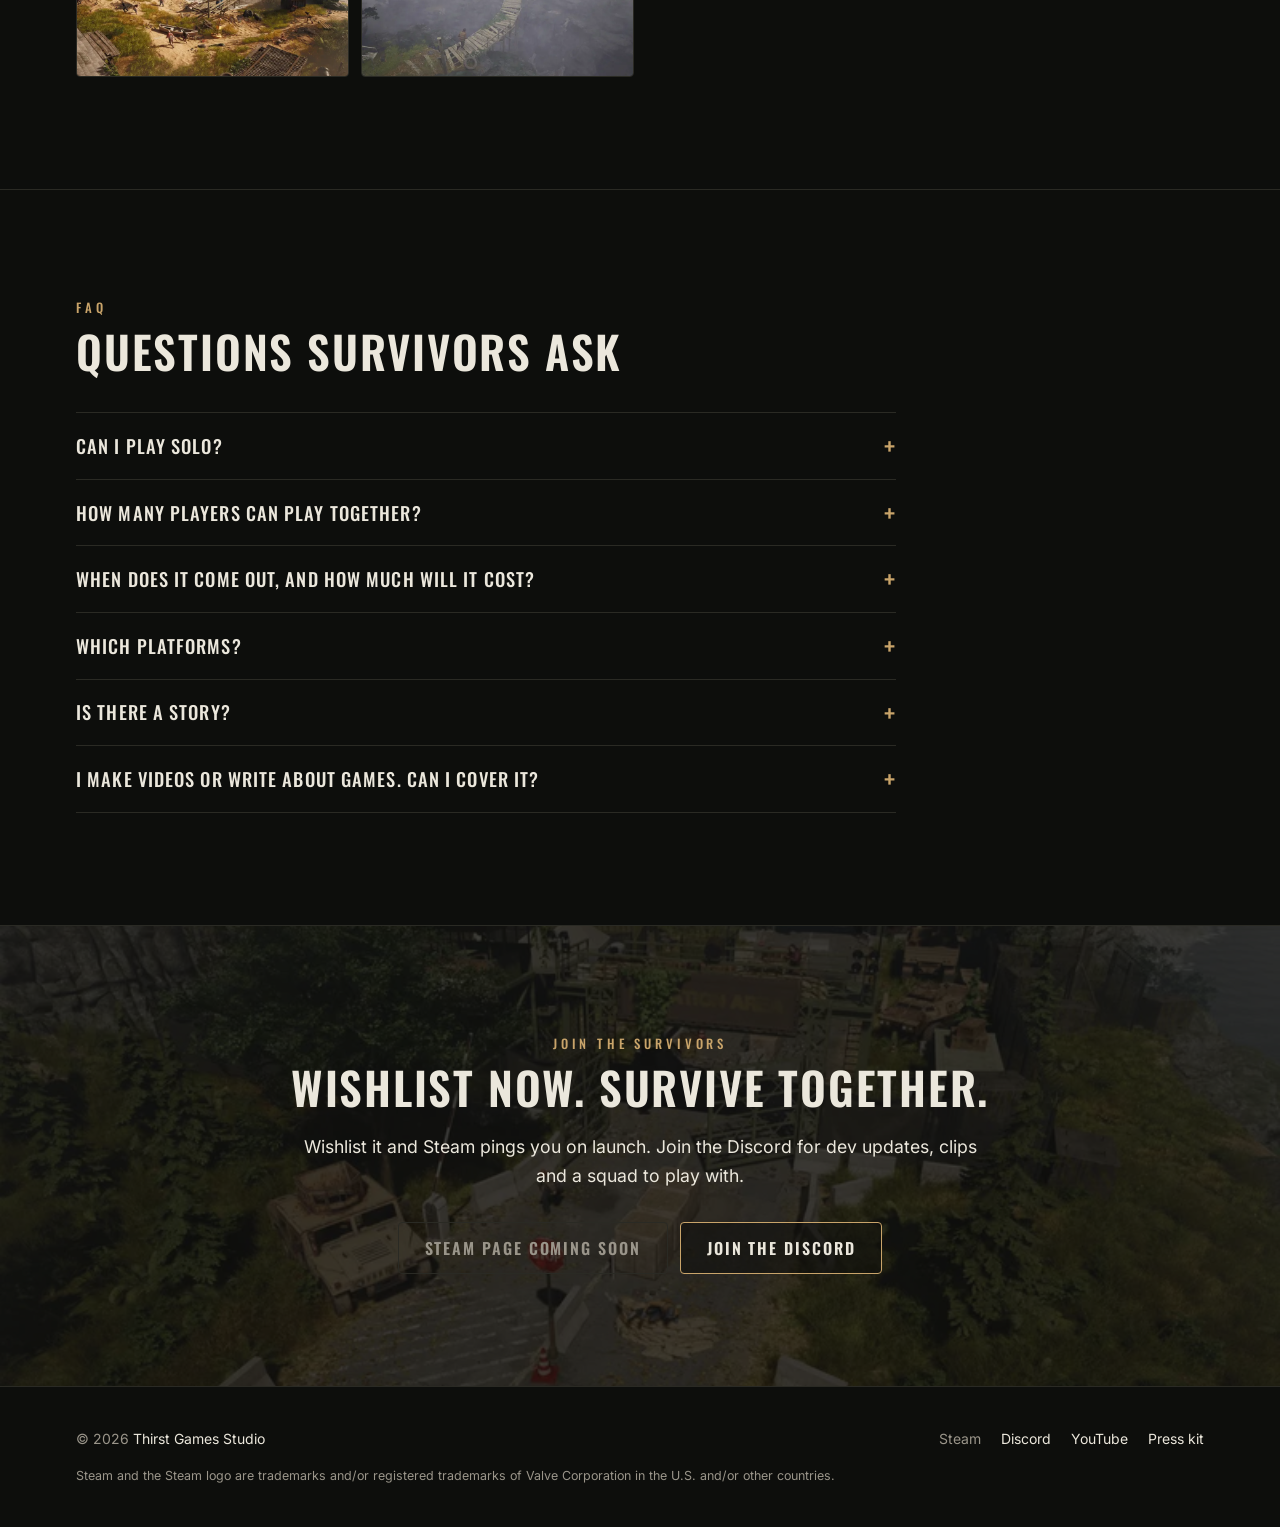
==== commit 5a355a97: "История острова — без записок, расплывчато: главная, FAQ, пресс-кит (EN и RU) Co-Authored-By: Claude" ====
--- a/index.html
+++ b/index.html
@@ -170,7 +170,7 @@
         <ul class="more-features">
           <li><strong>Real survival</strong><span>Hunger, thirst, fatigue, temperature, bleeding, broken bones — and food that spoils.</span></li>
           <li><strong>Close or ranged</strong><span>Melee combos, firearms, a bow, grenades and molotovs.</span></li>
-          <li><strong>An island with a story</strong><span>Notes scattered across the island tell what happened here.</span></li>
+          <li><strong>An island with a past</strong><span>Something happened here long before you arrived. The island remembers.</span></li>
           <li><strong>Living weather</strong><span>Snow, fog, rain and storms roll over the island.</span></li>
         </ul>
       </div>
@@ -218,7 +218,7 @@
           </details>
           <details>
             <summary>Is there a story?</summary>
-            <p>Yes — told through notes you find across the island.</p>
+            <p>Yes. The island has a past — and it's yours to piece together.</p>
           </details>
           <details>
             <summary>I make videos or write about games. Can I cover it?</summary>
